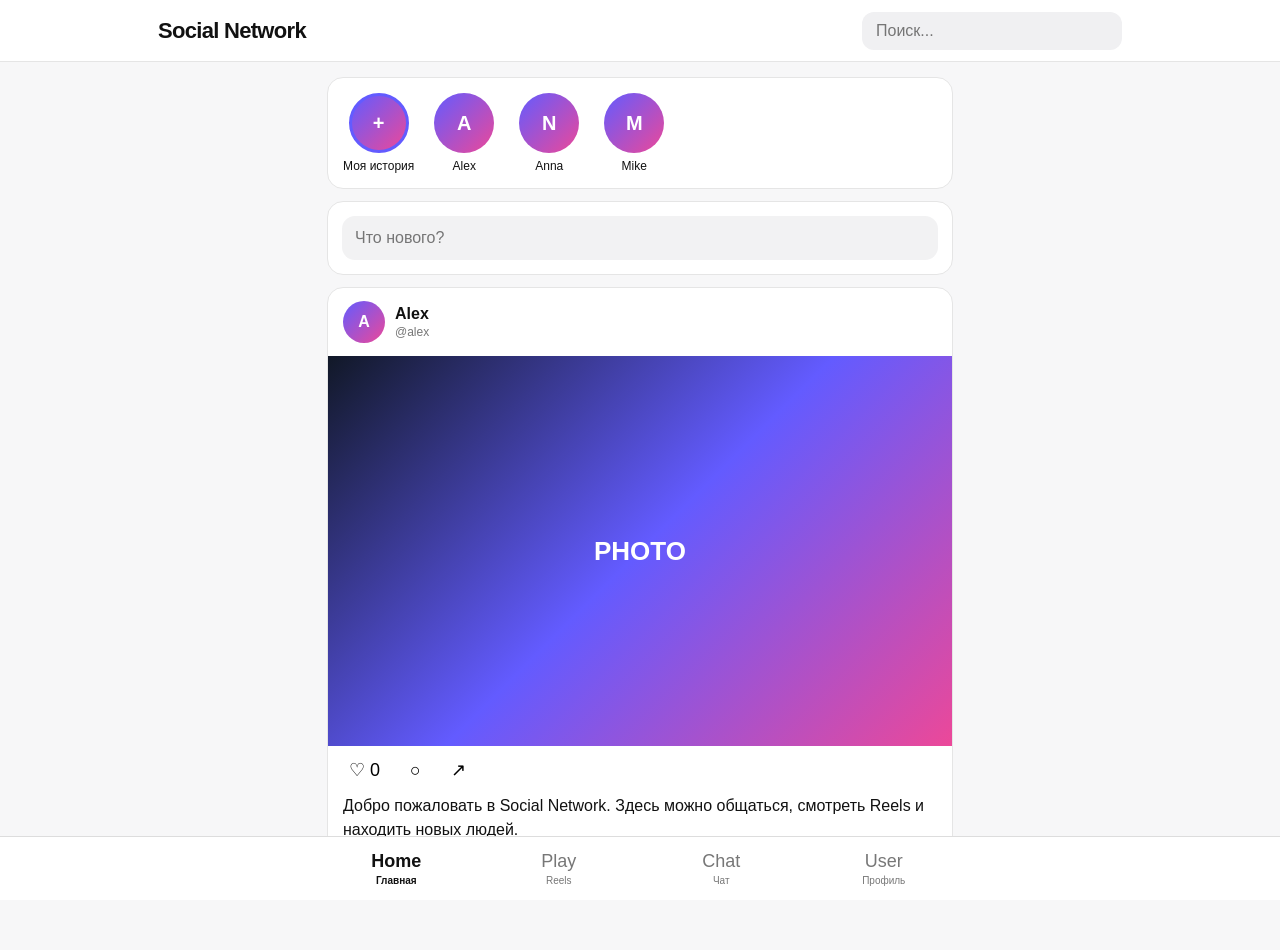
==== app.html @ abb7d013 "Create     app.html" ====
<!DOCTYPE html>
<html lang="ru">
<head>
<meta charset="UTF-8">
<meta name="viewport" content="width=device-width, initial-scale=1.0">
<meta name="theme-color" content="#ffffff">

<title>Social Network</title>

<style>

*{
  box-sizing:border-box;
}

html{
  scroll-behavior:smooth;
}

body{
  margin:0;
  font-family:-apple-system,BlinkMacSystemFont,"Segoe UI",Arial,sans-serif;
  background:#f7f7f8;
  color:#111;
}

button,
input,
textarea{
  font:inherit;
}

button{
  cursor:pointer;
}

.hidden{
  display:none!important;
}


/* ================= HEADER ================= */

.header{
  position:sticky;
  top:0;
  z-index:100;
  height:62px;
  background:rgba(255,255,255,.94);
  backdrop-filter:blur(18px);
  border-bottom:1px solid #e5e5e5;
}

.header-inner{
  max-width:1000px;
  height:100%;
  margin:auto;
  padding:0 18px;
  display:flex;
  align-items:center;
}

.logo{
  font-size:22px;
  font-weight:800;
  letter-spacing:-.7px;
}

.header-search{
  margin-left:auto;
  width:260px;
  border:0;
  outline:0;
  background:#f0f0f2;
  border-radius:12px;
  padding:10px 14px;
}


/* ================= CONTENT ================= */

.main{
  max-width:650px;
  margin:auto;
  padding:15px 12px 90px;
}

.section{
  display:block;
}


/* ================= STORIES ================= */

.stories{
  background:#fff;
  border:1px solid #e5e5e5;
  border-radius:16px;
  padding:15px;
  display:flex;
  gap:15px;
  overflow-x:auto;
  scrollbar-width:none;
}

.stories::-webkit-scrollbar{
  display:none;
}

.story{
  min-width:70px;
  text-align:center;
  font-size:12px;
}

.story-avatar{
  width:60px;
  height:60px;
  margin:auto auto 6px;
  border-radius:50%;
  background:linear-gradient(135deg,#635bff,#ec4899);
  color:#fff;
  display:flex;
  align-items:center;
  justify-content:center;
  font-weight:800;
  font-size:20px;
}

.story-add{
  border:3px solid #635bff;
}


/* ================= CREATE ================= */

.create{
  background:#fff;
  border:1px solid #e5e5e5;
  border-radius:16px;
  margin-top:12px;
  padding:14px;
}

.create-input{
  width:100%;
  border:0;
  background:#f2f2f3;
  border-radius:13px;
  padding:13px;
  outline:none;
}


/* ================= POST ================= */

.post{
  background:#fff;
  border:1px solid #e5e5e5;
  border-radius:16px;
  margin-top:12px;
  overflow:hidden;
}

.post-header{
  display:flex;
  align-items:center;
  gap:10px;
  padding:13px 15px;
}

.user-avatar{
  width:42px;
  height:42px;
  border-radius:50%;
  background:linear-gradient(135deg,#635bff,#ec4899);
  color:#fff;
  display:flex;
  align-items:center;
  justify-content:center;
  font-weight:800;
}

.user-name{
  font-weight:800;
}

.user-handle{
  color:#777;
  font-size:12px;
  margin-top:2px;
}

.post-media{
  height:390px;
  background:linear-gradient(135deg,#111827,#635bff,#ec4899);
  display:flex;
  justify-content:center;
  align-items:center;
  color:#fff;
  font-size:26px;
  font-weight:800;
}

.post-actions{
  display:flex;
  gap:18px;
  padding:12px 15px;
}

.action{
  border:0;
  background:transparent;
  font-size:18px;
}

.post-text{
  padding:0 15px 17px;
  line-height:1.5;
}


/* ================= SEARCH ================= */

.search-title{
  font-size:24px;
  font-weight:800;
  margin:10px 0 15px;
}

.search-input{
  width:100%;
  border:1px solid #ddd;
  border-radius:12px;
  padding:13px;
  outline:none;
  background:#fff;
}

.people{
  margin-top:12px;
}

.person{
  background:#fff;
  border:1px solid #e5e5e5;
  border-radius:15px;
  padding:13px;
  display:flex;
  align-items:center;
  gap:12px;
  margin-bottom:8px;
}

.person-info{
  flex:1;
}

.person-name{
  font-weight:800;
}

.person-username{
  color:#777;
  font-size:13px;
}

.follow{
  border:0;
  border-radius:10px;
  padding:9px 13px;
  background:#635bff;
  color:#fff;
  font-weight:700;
}

.follow.active{
  background:#eee;
  color:#111;
}


/* ================= REELS ================= */

.reels{
  height:calc(100vh - 62px);
  margin:-15px -12px -90px;
  overflow-y:auto;
  scroll-snap-type:y mandatory;
  background:#000;
}

.reel{
  height:calc(100vh - 62px);
  min-height:500px;
  scroll-snap-align:start;
  position:relative;
  overflow:hidden;
  background:#111;
}

.reel-bg{
  position:absolute;
  inset:0;
  display:flex;
  align-items:center;
  justify-content:center;
  color:#fff;
  font-size:38px;
  font-weight:900;
  background:linear-gradient(145deg,#111827,#635bff,#ec4899);
}

.reel:nth-child(2) .reel-bg{
  background:linear-gradient(145deg,#111,#db2777,#7c3aed);
}

.reel:nth-child(3) .reel-bg{
  background:linear-gradient(145deg,#0f172a,#0891b2,#22c55e);
}

.reel-bottom{
  position:absolute;
  left:0;
  right:75px;
  bottom:0;
  padding:70px 18px 25px;
  color:#fff;
  background:linear-gradient(transparent,rgba(0,0,0,.85));
}

.reel-user{
  font-weight:800;
  font-size:17px;
}

.reel-caption{
  margin-top:7px;
  line-height:1.4;
}

.reel-actions{
  position:absolute;
  right:12px;
  bottom:25px;
  display:flex;
  flex-direction:column;
  gap:12px;
}

.reel-button{
  width:48px;
  height:48px;
  border:0;
  border-radius:50%;
  background:rgba(0,0,0,.55);
  color:#fff;
  font-size:20px;
}

.reel-button small{
  display:block;
  font-size:9px;
}


/* ================= CHAT ================= */

.chat{
  background:#fff;
  border:1px solid #e5e5e5;
  border-radius:16px;
  height:calc(100vh - 95px);
  display:flex;
  flex-direction:column;
  overflow:hidden;
}

.chat-top{
  padding:14px;
  border-bottom:1px solid #e5e5e5;
  display:flex;
  align-items:center;
  gap:10px;
}

.chat-user{
  font-weight:800;
}

.online{
  color:#16a34a;
  font-size:12px;
}

.messages{
  flex:1;
  overflow-y:auto;
  padding:15px;
}

.message{
  display:flex;
  margin-bottom:9px;
}

.message.me{
  justify-content:flex-end;
}

.bubble{
  max-width:75%;
  padding:10px 13px;
  border-radius:17px;
  background:#eee;
  line-height:1.4;
}

.message.me .bubble{
  background:#635bff;
  color:#fff;
}

.chat-input{
  border-top:1px solid #e5e5e5;
  padding:10px;
  display:flex;
  gap:8px;
}

.chat-input input{
  flex:1;
  min-width:0;
  border:1px solid #ddd;
  border-radius:12px;
  padding:11px;
  outline:none;
}

.chat-input button{
  border:0;
  background:#635bff;
  color:#fff;
  border-radius:12px;
  padding:0 14px;
}


/* ================= PROFILE ================= */

.profile{
  background:#fff;
  border:1px solid #e5e5e5;
  border-radius:16px;
  padding:20px;
}

.profile-head{
  display:flex;
  align-items:center;
  gap:16px;
}

.profile-avatar{
  width:82px;
  height:82px;
  border-radius:50%;
  background:linear-gradient(135deg,#635bff,#ec4899);
  color:#fff;
  display:flex;
  justify-content:center;
  align-items:center;
  font-size:28px;
  font-weight:800;
}

.profile-name{
  font-size:22px;
  font-weight:800;
}

.profile-username{
  color:#777;
  margin-top:3px;
}

.stats{
  display:flex;
  gap:22px;
  margin-top:13px;
}

.stat strong{
  display:block;
  font-size:18px;
}

.stat span{
  color:#777;
  font-size:12px;
}

.profile-bio{
  margin-top:16px;
  line-height:1.5;
}

.profile-button{
  margin-top:15px;
  border:0;
  border-radius:11px;
  background:#111;
  color:#fff;
  padding:11px 18px;
  font-weight:700;
}


/* ================= BOTTOM NAV ================= */

.bottom-nav{
  position:fixed;
  left:0;
  right:0;
  bottom:0;
  height:64px;
  background:rgba(255,255,255,.96);
  backdrop-filter:blur(18px);
  border-top:1px solid #ddd;
  display:flex;
  justify-content:center;
  z-index:200;
}

.nav-inner{
  width:100%;
  max-width:650px;
  display:flex;
  justify-content:space-around;
}

.nav-button{
  flex:1;
  border:0;
  background:transparent;
  color:#777;
  font-size:18px;
}

.nav-button span{
  display:block;
  font-size:10px;
  margin-top:3px;
}

.nav-button.active{
  color:#111;
  font-weight:800;
}


/* ================= MOBILE ================= */

@media(max-width:600px){

  .header-search{
    display:none;
  }

  .main{
    padding-left:0;
    padding-right:0;
  }

  .stories,
  .create,
  .post,
  .profile,
  .chat{
    border-left:0;
    border-right:0;
    border-radius:0;
  }

  .post-media{
    height:360px;
  }

  .reels{
    margin:0 0 -90px;
    height:calc(100vh - 62px);
  }

}

</style>
</head>


<body>


<header class="header">

  <div class="header-inner">

    <div class="logo">
      Social Network
    </div>

    <input
      class="header-search"
      placeholder="Поиск..."
      oninput="headerSearch(this.value)"
    >

  </div>

</header>


<main class="main">


<!-- ================= HOME ================= -->

<section
  id="home"
  class="section">

  <div class="stories">

    <div class="story">

      <div class="story-avatar story-add">
        +
      </div>

      Моя история

    </div>

    <div class="story">

      <div class="story-avatar">
        A
      </div>

      Alex

    </div>

    <div class="story">

      <div class="story-avatar">
        N
      </div>

      Anna

    </div>

    <div class="story">

      <div class="story-avatar">
        M
      </div>

      Mike

    </div>

  </div>


  <div class="create">

    <input
      class="create-input"
      placeholder="Что нового?"
      onclick="createPost()"
    >

  </div>


  <article class="post">

    <div class="post-header">

      <div class="user-avatar">
        A
      </div>

      <div>

        <div class="user-name">
          Alex
        </div>

        <div class="user-handle">
          @alex
        </div>

      </div>

    </div>


    <div class="post-media">
      PHOTO
    </div>


    <div class="post-actions">

      <button
        class="action"
        onclick="likePost(this)">
        ♡ <span>0</span>
      </button>

      <button
        class="action"
        onclick="commentPost()">
        ○
      </button>

      <button
        class="action"
        onclick="sharePost()">
        ↗
      </button>

    </div>


    <div class="post-text">

      Добро пожаловать в Social Network.
      Здесь можно общаться, смотреть Reels
      и находить новых людей.

    </div>

  </article>

</section>



<!-- ================= SEARCH ================= -->

<section
  id="search"
  class="section hidden">

  <div class="search-title">
    Поиск людей
  </div>

  <input
    id="peopleSearch"
    class="search-input"
    placeholder="Имя или @username"
    oninput="searchPeople()"
  >

  <div
    id="people"
    class="people">
  </div>

</section>



<!-- ================= REELS ================= -->

<section
  id="reels"
  class="section hidden">

  <div class="reels">


    <article class="reel">

      <div class="reel-bg">
        REEL
      </div>

      <div class="reel-bottom">

        <div class="reel-user">
          @alex
        </div>

        <div class="reel-caption">
          Первый Reel в нашей новой социальной сети.
        </div>

      </div>


      <div class="reel-actions">

        <button
          class="reel-button"
          onclick="likeReel(this)">
          ♡
          <small>0</small>
        </button>

        <button
          class="reel-button"
          onclick="commentReel()">
          ○
          <small>Коммент.</small>
        </button>

        <button
          class="reel-button"
          onclick="shareReel()">
          ↗
          <small>Поделиться</small>
        </button>

      </div>

    </article>


    <article class="reel">

      <div class="reel-bg">
        VIDEO
      </div>

      <div class="reel-bottom">

        <div class="reel-user">
          @anna
        </div>

        <div class="reel-caption">
          Свайпай вверх, чтобы смотреть следующий Reel.
        </div>

      </div>


      <div class="reel-actions">

        <button
          class="reel-button"
          onclick="likeReel(this)">
          ♡
          <small>0</small>
        </button>

        <button
          class="reel-button"
          onclick="commentReel()">
          ○
          <small>Коммент.</small>
        </button>

        <button
          class="reel-button"
          onclick="shareReel()">
          ↗
          <small>Поделиться</small>
        </button>

      </div>

    </article>


    <article class="reel">

      <div
        class="reel-bg"
        style="background:linear-gradient(145deg,#0f172a,#0891b2,#22c55e)">
        SOCIAL
      </div>

      <div class="reel-bottom">

        <div class="reel-user">
          @mike
        </div>

        <div class="reel-caption">
          Ещё больше коротких видео скоро.
        </div>

      </div>


      <div class="reel-actions">

        <button
          class="reel-button"
          onclick="likeReel(this)">
          ♡
          <small>0</small>
        </button>

        <button
          class="reel-button"
          onclick="commentReel()">
          ○
          <small>Коммент.</small>
        </button>

        <button
          class="reel-button"
          onclick="shareReel()">
          ↗
          <small>Поделиться</small>
        </button>

      </div>

    </article>


  </div>

</section>



<!-- ================= CHAT ================= -->

<section
  id="chat"
  class="section hidden">

  <div class="chat">

    <div class="chat-top">

      <div class="user-avatar">
        A
      </div>

      <div>

        <div class="chat-user">
          Alex
        </div>

        <div class="online">
          онлайн
        </div>

      </div>

    </div>


    <div
      id="messages"
      class="messages">

      <div class="message">

        <div class="bubble">
          Привет! Добро пожаловать в Social Network.
        </div>

      </div>


      <div class="message me">

        <div class="bubble">
          Привет!
        </div>

      </div>

    </div>


    <div class="chat-input">

      <input
        id="message"
        placeholder="Написать сообщение..."
        onkeydown="messageEnter(event)"
      >

      <button onclick="sendMessage()">
        Отправить
      </button>

    </div>

  </div>

</section>



<!-- ================= PROFILE ================= -->

<section
  id="profile"
  class="section hidden">

  <div class="profile">

    <div class="profile-head">

      <div class="profile-avatar">
        A
      </div>

      <div>

        <div class="profile-name">
          Aslidin
        </div>

        <div class="profile-username">
          @aslidin
        </div>

        <div class="stats">

          <div class="stat">
            <strong>0</strong>
            <span>Подписчиков</span>
          </div>

          <div class="stat">
            <strong>3</strong>
            <span>Подписок</span>
          </div>

          <div class="stat">
            <strong>1</strong>
            <span>Публикация</span>
          </div>

        </div>

      </div>

    </div>


    <div class="profile-bio">

      Добро пожаловать в мой профиль Social Network.
      Здесь будут мои фотографии, видео и Reels.

    </div>


    <button
      class="profile-button"
      onclick="editProfile()">

      Редактировать профиль

    </button>

  </div>

</section>


</main>



<!-- ================= BOTTOM NAV ================= -->

<nav class="bottom-nav">

  <div class="nav-inner">

    <button
      id="navHome"
      class="nav-button active"
      onclick="openSection('home','navHome')">

      Home
      <span>Главная</span>

    </button>


    <button
      id="navReels"
      class="nav-button"
      onclick="openSection('reels','navReels')">

      Play
      <span>Reels</span>

    </button>


    <button
      id="navChat"
      class="nav-button"
      onclick="openSection('chat','navChat')">

      Chat
      <span>Чат</span>

    </button>


    <button
      id="navProfile"
      class="nav-button"
      onclick="openSection('profile','navProfile')">

      User
      <span>Профиль</span>

    </button>

  </div>

</nav>



<script>


/* ================= NAVIGATION ================= */

function openSection(section,buttonId){

  const sections=[
    "home",
    "search",
    "reels",
    "chat",
    "profile"
  ];


  sections.forEach(function(id){

    document
      .getElementById(id)
      .classList.add("hidden");

  });


  document
    .getElementById(section)
    .classList.remove("hidden");


  document
    .querySelectorAll(".nav-button")
    .forEach(function(button){

      button.classList.remove("active");

    });


  if(buttonId){

    document
      .getElementById(buttonId)
      .classList.add("active");

  }


  window.scrollTo({
    top:0
  });

}


/* ================= SEARCH ================= */

const users=[

  {
    name:"Alex",
    username:"@alex",
    letter:"A",
    followers:1280
  },

  {
    name:"Anna",
    username:"@anna",
    letter:"N",
    followers:842
  },

  {
    name:"Mike",
    username:"@mike",
    letter:"M",
    followers:2310
  },

  {
    name:"Sofia",
    username:"@sofia",
    letter:"S",
    followers:531
  }

];


let following=[];


function searchPeople(){

  const value=
    document
      .getElementById("peopleSearch")
      .value
      .toLowerCase()
      .trim();


  const result=
    users.filter(function(user){

      return(
        user.name
          .toLowerCase()
          .includes(value)

        ||

        user.username
          .toLowerCase()
          .includes(value)
      );

    });


  document
    .getElementById("people")
    .innerHTML=

    result.map(function(user){

      const isFollowing=
        following.includes(user.username);


      return`

        <div class="person">

          <div class="user-avatar">
            ${user.letter}
          </div>

          <div class="person-info">

            <div class="person-name">
              ${user.name}
            </div>

            <div class="person-username">
              ${user.username}
            </div>

          </div>

          <button
            class="follow ${isFollowing ? "active":""}"
            onclick="followUser('${user.username}',this)">

            ${isFollowing
              ? "Вы подписаны"
              : "Подписаться"}

          </button>

        </div>

      `;

    }).join("");

}


/* ================= FOLLOW ================= */

function followUser(username,button){

  if(following.includes(username)){

    following=
      following.filter(
        function(item){
          return item!==username;
        }
      );

    button.textContent=
      "Подписаться";

    button.classList.remove("active");

  }else{

    following.push(username);

    button.textContent=
      "Вы подписаны";

    button.classList.add("active");

  }

}


/* ================= POST ================= */

function likePost(button){

  const span=
    button.querySelector("span");

  let count=
    Number(span.textContent);

  count++;

  span.textContent=
    count;

  button.style.color=
    "#ed4956";

}


function commentPost(){

  const text=
    prompt("Ваш комментарий:");

  if(text && text.trim()){

    alert("Комментарий добавлен.");

  }

}


function sharePost(){

  if(navigator.share){

    navigator.share({

      title:"Social Network",

      text:"Посмотри эту публикацию!"

    });

  }else{

    alert("Публикация готова к отправке.");

  }

}


function createPost(){

  alert(
    "Создание публикаций подключим следующим обновлением."
  );

}


/* ================= REELS ================= */

function likeReel(button){

  const counter=
    button.querySelector("small");

  let count=
    Number(counter.textContent);

  count++;

  counter.textContent=
    count;

  button.style.color=
    "#ff3040";

}


function commentReel(){

  const text=
    prompt("Комментарий к Reel:");

  if(text && text.trim()){

    alert("Комментарий добавлен.");

  }

}


function shareReel(){

  if(navigator.share){

    navigator.share({

      title:"Social Network Reel",

      text:"Посмотри этот Reel!"

    });

  }else{

    alert("Reel готов к отправке.");

  }

}


/* ================= CHAT ================= */

function sendMessage(){

  const input=
    document.getElementById("message");

  const text=
    input.value.trim();


  if(!text) return;


  const row=
    document.createElement("div");

  row.className=
    "message me";


  const bubble=
    document.createElement("div");

  bubble.className=
    "bubble";

  bubble.textContent=
    text;


  row.appendChild(bubble);


  document
    .getElementById("messages")
    .appendChild(row);


  input.value="";


  const messages=
    document.getElementById("messages");

  messages.scrollTop=
    messages.scrollHeight;

}


function messageEnter(event){

  if(event.key==="Enter"){

    event.preventDefault();

    sendMessage();

  }

}


/* ================= HEADER SEARCH ================= */

function headerSearch(value){

  if(!value.trim()) return;


  openSection(
    "search",
    null
  );


  document
    .getElementById("peopleSearch")
    .value=
      value;


  searchPeople();

}


/* ================= PROFILE ================= */

function editProfile(){

  const name=
    prompt(
      "Введите новое имя:",
      "Aslidin"
    );


  if(name && name.trim()){

    document
      .querySelector(".profile-name")
      .textContent=
        name.trim();

  }

}


/* START */

searchPeople();

</script>

</body>
</html>
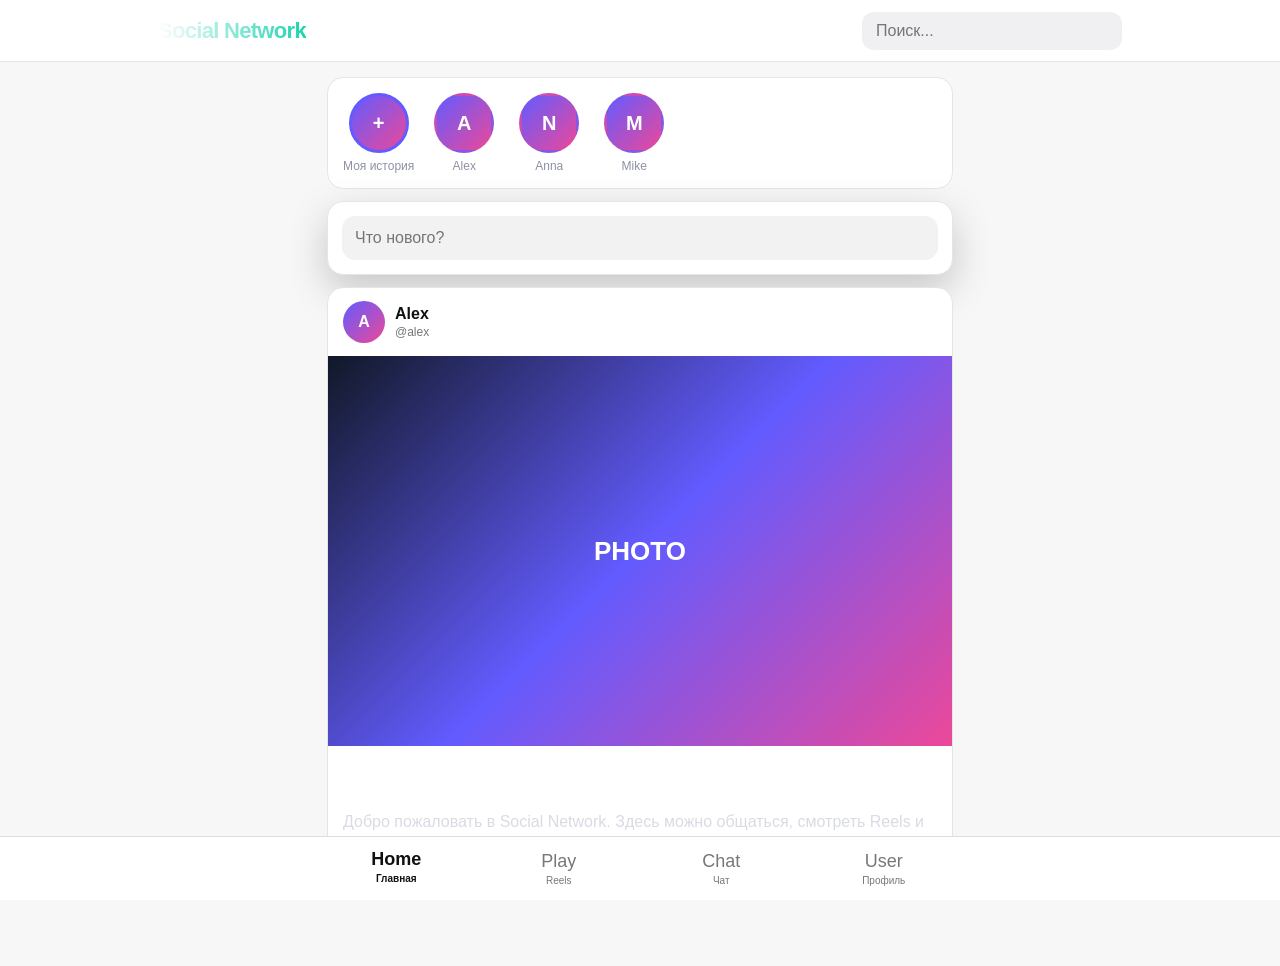
==== commit 74274925: "Update app.html" ====
--- a/app.html
+++ b/app.html
@@ -6,7 +6,7 @@
 <meta name="theme-color" content="#ffffff">
 
 <title>Social Network</title>
-
+<link rel="stylesheet" href="style-new.css">
 <style>
 
 *{
--- a/style-new.css
+++ b/style-new.css
@@ -0,0 +1,562 @@
+*{
+  box-sizing:border-box;
+}
+
+:root{
+  --bg:#07080d;
+  --card:#11131b;
+  --card2:#171a24;
+  --text:#f7f7fb;
+  --muted:#8d92a3;
+  --line:rgba(255,255,255,.08);
+  --accent:#7c5cff;
+  --accent2:#19d3ae;
+}
+
+html{
+  scroll-behavior:smooth;
+}
+
+body{
+  margin:0;
+  min-height:100vh;
+  background:
+    radial-gradient(circle at 10% 0%,rgba(124,92,255,.18),transparent 30%),
+    radial-gradient(circle at 90% 20%,rgba(25,211,174,.10),transparent 25%),
+    var(--bg);
+  color:var(--text);
+  font-family:-apple-system,BlinkMacSystemFont,"Segoe UI",sans-serif;
+}
+
+button,
+input,
+textarea{
+  font:inherit;
+}
+
+button{
+  cursor:pointer;
+}
+
+.hidden{
+  display:none!important;
+}
+
+/* HEADER */
+
+.header{
+  position:sticky;
+  top:0;
+  z-index:100;
+  height:68px;
+  background:rgba(7,8,13,.82);
+  backdrop-filter:blur(22px);
+  border-bottom:1px solid var(--line);
+}
+
+.header-inner{
+  max-width:900px;
+  height:100%;
+  margin:auto;
+  padding:0 18px;
+  display:flex;
+  align-items:center;
+}
+
+.logo{
+  font-size:22px;
+  font-weight:900;
+  letter-spacing:-1px;
+  background:linear-gradient(90deg,#fff,var(--accent2));
+  -webkit-background-clip:text;
+  color:transparent;
+}
+
+.header-search{
+  margin-left:auto;
+  width:250px;
+  border:1px solid var(--line);
+  outline:none;
+  background:var(--card);
+  color:white;
+  border-radius:16px;
+  padding:11px 15px;
+}
+
+/* MAIN */
+
+.main{
+  width:100%;
+  max-width:680px;
+  margin:auto;
+  padding:18px 14px 100px;
+}
+
+/* STORIES */
+
+.stories{
+  display:flex;
+  gap:14px;
+  overflow-x:auto;
+  padding:5px 2px 15px;
+  scrollbar-width:none;
+}
+
+.stories::-webkit-scrollbar{
+  display:none;
+}
+
+.story{
+  min-width:70px;
+  text-align:center;
+  color:var(--muted);
+  font-size:12px;
+}
+
+.story-avatar{
+  width:64px;
+  height:64px;
+  margin:auto auto 7px;
+  border-radius:50%;
+  display:flex;
+  align-items:center;
+  justify-content:center;
+  color:white;
+  font-size:20px;
+  font-weight:900;
+  background:
+    linear-gradient(var(--card),var(--card)) padding-box,
+    linear-gradient(135deg,var(--accent),var(--accent2)) border-box;
+  border:3px solid transparent;
+}
+
+.story-add{
+  font-size:28px;
+}
+
+/* CREATE */
+
+.create{
+  margin-top:5px;
+  padding:15px;
+  background:linear-gradient(145deg,var(--card),var(--card2));
+  border:1px solid var(--line);
+  border-radius:22px;
+  box-shadow:0 15px 40px rgba(0,0,0,.2);
+}
+
+.create-input{
+  width:100%;
+  border:0;
+  outline:0;
+  background:#0b0d13;
+  color:white;
+  border-radius:15px;
+  padding:14px;
+}
+
+/* POST */
+
+.post{
+  margin-top:14px;
+  overflow:hidden;
+  background:linear-gradient(145deg,var(--card),#0d0f16);
+  border:1px solid var(--line);
+  border-radius:22px;
+}
+
+.post-header{
+  display:flex;
+  align-items:center;
+  gap:11px;
+  padding:15px;
+}
+
+.user-avatar{
+  width:44px;
+  height:44px;
+  border-radius:50%;
+  display:flex;
+  align-items:center;
+  justify-content:center;
+  background:linear-gradient(135deg,var(--accent),var(--accent2));
+  color:white;
+  font-weight:900;
+}
+
+.user-name{
+  font-weight:800;
+}
+
+.user-handle{
+  color:var(--muted);
+  font-size:12px;
+}
+
+.post-media{
+  height:410px;
+  display:flex;
+  align-items:center;
+  justify-content:center;
+  background:
+    radial-gradient(circle at 30% 30%,#7c5cff,transparent 35%),
+    radial-gradient(circle at 70% 70%,#19d3ae,transparent 30%),
+    #10121b;
+  color:white;
+  font-size:30px;
+  font-weight:900;
+}
+
+.post-actions{
+  display:flex;
+  gap:12px;
+  padding:13px 15px;
+}
+
+.action{
+  border:0;
+  background:#191c26;
+  color:white;
+  border-radius:13px;
+  padding:9px 13px;
+}
+
+.action:hover{
+  background:#242837;
+}
+
+.post-text{
+  padding:0 15px 18px;
+  line-height:1.55;
+  color:#d9dbe4;
+}
+
+/* SEARCH */
+
+.search-title{
+  font-size:28px;
+  font-weight:900;
+  margin:10px 0 16px;
+}
+
+.search-input{
+  width:100%;
+  border:1px solid var(--line);
+  background:var(--card);
+  color:white;
+  border-radius:16px;
+  padding:14px;
+  outline:none;
+}
+
+.person{
+  display:flex;
+  align-items:center;
+  gap:12px;
+  margin-top:10px;
+  padding:13px;
+  background:var(--card);
+  border:1px solid var(--line);
+  border-radius:18px;
+}
+
+.person-info{
+  flex:1;
+}
+
+.person-name{
+  font-weight:800;
+}
+
+.person-username{
+  color:var(--muted);
+  font-size:13px;
+}
+
+.follow{
+  border:0;
+  border-radius:13px;
+  padding:9px 13px;
+  background:linear-gradient(135deg,var(--accent),#a06cff);
+  color:white;
+  font-weight:800;
+}
+
+.follow.active{
+  background:#242733;
+  color:#ddd;
+}
+
+/* REELS */
+
+.reels{
+  height:calc(100vh - 68px);
+  margin:-18px -14px -100px;
+  overflow-y:auto;
+  scroll-snap-type:y mandatory;
+  background:#000;
+}
+
+.reel{
+  height:calc(100vh - 68px);
+  min-height:520px;
+  position:relative;
+  overflow:hidden;
+  scroll-snap-align:start;
+}
+
+.reel-bg{
+  position:absolute;
+  inset:0;
+  display:flex;
+  align-items:center;
+  justify-content:center;
+  color:white;
+  font-size:42px;
+  font-weight:1000;
+  background:
+    radial-gradient(circle at 20% 20%,#7c5cff,transparent 35%),
+    radial-gradient(circle at 80% 80%,#19d3ae,transparent 35%),
+    #0a0b10;
+}
+
+.reel-bottom{
+  position:absolute;
+  left:0;
+  right:80px;
+  bottom:0;
+  padding:100px 18px 25px;
+  color:white;
+  background:linear-gradient(transparent,rgba(0,0,0,.9));
+}
+
+.reel-user{
+  font-size:18px;
+  font-weight:900;
+}
+
+.reel-caption{
+  margin-top:8px;
+  color:#ddd;
+}
+
+.reel-actions{
+  position:absolute;
+  right:13px;
+  bottom:25px;
+  display:flex;
+  flex-direction:column;
+  gap:13px;
+}
+
+.reel-button{
+  width:50px;
+  height:50px;
+  border:1px solid rgba(255,255,255,.15);
+  border-radius:50%;
+  background:rgba(20,20,25,.72);
+  color:white;
+  font-size:20px;
+  backdrop-filter:blur(12px);
+}
+
+.reel-button small{
+  display:block;
+  font-size:9px;
+}
+
+/* CHAT */
+
+.chat{
+  height:calc(100vh - 105px);
+  display:flex;
+  flex-direction:column;
+  overflow:hidden;
+  background:var(--card);
+  border:1px solid var(--line);
+  border-radius:24px;
+}
+
+.chat-top{
+  display:flex;
+  align-items:center;
+  gap:11px;
+  padding:15px;
+  border-bottom:1px solid var(--line);
+}
+
+.chat-user{
+  font-weight:900;
+}
+
+.online{
+  color:var(--accent2);
+  font-size:12px;
+}
+
+.messages{
+  flex:1;
+  overflow-y:auto;
+  padding:16px;
+}
+
+.message{
+  display:flex;
+  margin-bottom:10px;
+}
+
+.message.me{
+  justify-content:flex-end;
+}
+
+.bubble{
+  max-width:75%;
+  padding:11px 14px;
+  border-radius:18px;
+  background:#242733;
+  color:white;
+}
+
+.message.me .bubble{
+  background:linear-gradient(135deg,var(--accent),#9b62ff);
+}
+
+/* PROFILE */
+
+.profile{
+  padding:22px;
+  background:linear-gradient(145deg,var(--card),var(--card2));
+  border:1px solid var(--line);
+  border-radius:25px;
+}
+
+.profile-head{
+  display:flex;
+  gap:17px;
+  align-items:center;
+}
+
+.profile-avatar{
+  width:90px;
+  height:90px;
+  border-radius:50%;
+  display:flex;
+  align-items:center;
+  justify-content:center;
+  background:linear-gradient(135deg,var(--accent),var(--accent2));
+  color:white;
+  font-size:30px;
+  font-weight:900;
+}
+
+.profile-name{
+  font-size:23px;
+  font-weight:900;
+}
+
+.profile-username{
+  color:var(--muted);
+}
+
+.stats{
+  display:flex;
+  gap:20px;
+  margin-top:12px;
+}
+
+.stat strong{
+  display:block;
+  font-size:18px;
+}
+
+.stat span{
+  color:var(--muted);
+  font-size:11px;
+}
+
+.profile-bio{
+  margin-top:18px;
+  color:#d8dae2;
+  line-height:1.5;
+}
+
+.profile-button{
+  margin-top:17px;
+  border:0;
+  border-radius:14px;
+  padding:12px 18px;
+  background:white;
+  color:#090a0f;
+  font-weight:900;
+}
+
+/* BOTTOM NAV */
+
+.bottom-nav{
+  position:fixed;
+  z-index:200;
+  left:0;
+  right:0;
+  bottom:0;
+  height:70px;
+  background:rgba(10,11,16,.88);
+  backdrop-filter:blur(24px);
+  border-top:1px solid var(--line);
+}
+
+.nav-inner{
+  max-width:680px;
+  height:100%;
+  margin:auto;
+  display:flex;
+}
+
+.nav-button{
+  flex:1;
+  border:0;
+  background:transparent;
+  color:#777d8d;
+  font-size:19px;
+  transition:.2s;
+}
+
+.nav-button span{
+  display:block;
+  margin-top:3px;
+  font-size:10px;
+}
+
+.nav-button.active{
+  color:white;
+  transform:translateY(-2px);
+}
+
+@media(max-width:600px){
+
+  .header-search{
+    display:none;
+  }
+
+  .main{
+    padding-left:0;
+    padding-right:0;
+  }
+
+  .create,
+  .post,
+  .profile{
+    border-left:0;
+    border-right:0;
+    border-radius:0;
+  }
+
+  .chat{
+    border-radius:0;
+    border-left:0;
+    border-right:0;
+  }
+
+  .post-media{
+    height:380px;
+  }
+}
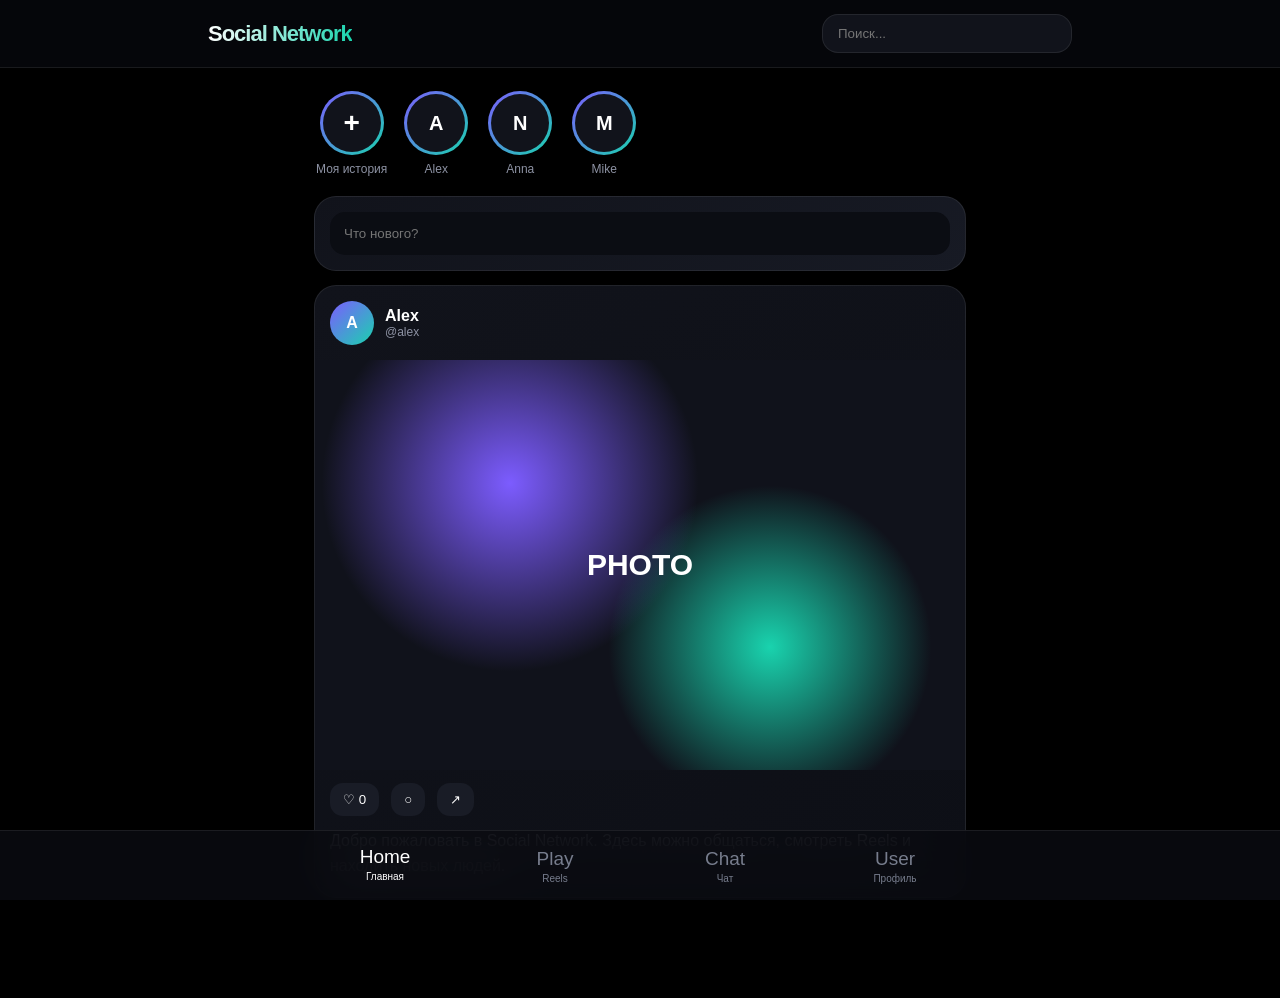
==== commit b340056b: "Update app.html" ====
--- a/app.html
+++ b/app.html
@@ -18,11 +18,112 @@
 }
 
 body{
-  margin:0;
-  font-family:-apple-system,BlinkMacSystemFont,"Segoe UI",Arial,sans-serif;
-  background:#f7f7f8;
-  color:#111;
-}
+<body>
+
+<header class="topbar">
+  <button class="icon-btn">＋</button>
+  <div class="logo">Social Network</div>
+  <button class="icon-btn">♡</button>
+</header>
+
+<main class="feed">
+
+  <section class="stories">
+
+    <div class="story">
+      <div class="story-avatar my-story">
+        <span>+</span>
+      </div>
+      <p>Ваша история</p>
+    </div>
+
+    <div class="story">
+      <div class="story-avatar gradient">
+        👋
+      </div>
+      <p>Добро пожал...</p>
+    </div>
+
+    <div class="story">
+      <div class="story-avatar">
+        <img src="https://i.pravatar.cc/150?img=12">
+      </div>
+      <p>1wengallbi</p>
+    </div>
+
+    <div class="story">
+      <div class="story-avatar">
+        <img src="https://i.pravatar.cc/150?img=32">
+      </div>
+      <p>cristiano</p>
+    </div>
+
+  </section>
+
+  <article class="post">
+
+    <div class="post-header">
+      <img class="post-avatar" src="https://i.pravatar.cc/100?img=11">
+
+      <div class="post-user">
+        <strong>bozeft ✓</strong>
+        <span>Рекомендации для вас</span>
+      </div>
+
+      <button class="follow">Подписаться</button>
+      <button class="more">•••</button>
+    </div>
+
+    <div class="post-media">
+      <img src="https://images.unsplash.com/photo-1516321318423-f06f85e504b3?auto=format&fit=crop&w=900&q=80">
+    </div>
+
+    <div class="post-actions">
+      <button>♡</button>
+      <button>💬</button>
+      <button>➤</button>
+      <button class="save">♡</button>
+    </div>
+
+    <div class="post-info">
+      <strong>Понравилось пользователям Social Network</strong>
+      <p>Новая публикация в Social Network 🚀</p>
+    </div>
+
+  </article>
+
+</main>
+
+<nav class="bottom-nav">
+
+  <button class="nav-item active">
+    <span>⌂</span>
+    <small>Главная</small>
+  </button>
+
+  <button class="nav-item">
+    <span>▷</span>
+    <small>Reels</small>
+  </button>
+
+  <button class="nav-item">
+    <span>➤</span>
+    <small>Chat</small>
+  </button>
+
+  <button class="nav-item">
+    <span>⌕</span>
+    <small>Поиск</small>
+  </button>
+
+  <button class="nav-item">
+    <span>●</span>
+    <small>Профиль</small>
+  </button>
+
+</nav>
+
+</body>
 
 button,
 input,
--- a/style-new.css
+++ b/style-new.css
@@ -18,14 +18,12 @@
 }
 
 body{
-  margin:0;
-  min-height:100vh;
-  background:
-    radial-gradient(circle at 10% 0%,rgba(124,92,255,.18),transparent 30%),
-    radial-gradient(circle at 90% 20%,rgba(25,211,174,.10),transparent 25%),
-    var(--bg);
-  color:var(--text);
-  font-family:-apple-system,BlinkMacSystemFont,"Segoe UI",sans-serif;
+margin:0;
+min-height:100vh;
+background:#000;
+color:#fff;
+font-family:-apple-system,BlinkMacSystemFont,"Segoe UI",sans-serif;
+}
 }
 
 button,
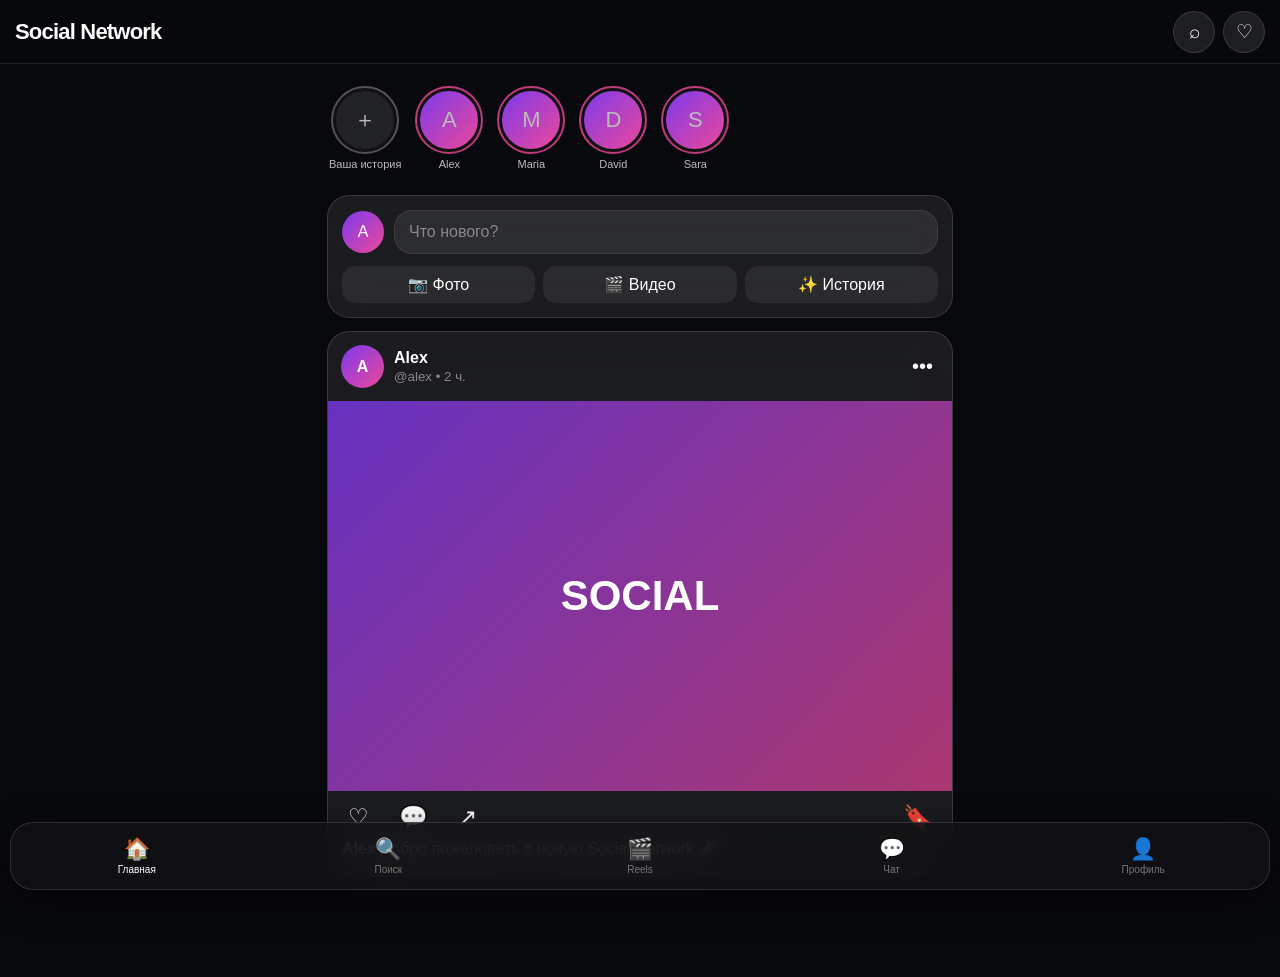
==== commit e11eb203: "Update app.html" ====
--- a/app.html
+++ b/app.html
@@ -2,1678 +2,712 @@
 <html lang="ru">
 <head>
 <meta charset="UTF-8">
-<meta name="viewport" content="width=device-width, initial-scale=1.0">
-<meta name="theme-color" content="#ffffff">
-
+<meta name="viewport" content="width=device-width,initial-scale=1.0">
+<meta name="theme-color" content="#0b0b0f">
 <title>Social Network</title>
-<link rel="stylesheet" href="style-new.css">
 <style>
-
-*{
-  box-sizing:border-box;
-}
-
-html{
-  scroll-behavior:smooth;
-}
-
+*{box-sizing:border-box}
+html,body{
+  margin:0;
+  min-height:100%;
+  font-family:-apple-system,BlinkMacSystemFont,"Segoe UI",sans-serif;
+  background:#08090d;
+  color:#fff;
+}
 body{
-<body>
-
-<header class="topbar">
-  <button class="icon-btn">＋</button>
-  <div class="logo">Social Network</div>
-  <button class="icon-btn">♡</button>
-</header>
-
-<main class="feed">
-
-  <section class="stories">
-
-    <div class="story">
-      <div class="story-avatar my-story">
-        <span>+</span>
-      </div>
-      <p>Ваша история</p>
-    </div>
-
-    <div class="story">
-      <div class="story-avatar gradient">
-        👋
-      </div>
-      <p>Добро пожал...</p>
-    </div>
-
-    <div class="story">
-      <div class="story-avatar">
-        <img src="https://i.pravatar.cc/150?img=12">
-      </div>
-      <p>1wengallbi</p>
-    </div>
-
-    <div class="story">
-      <div class="story-avatar">
-        <img src="https://i.pravatar.cc/150?img=32">
-      </div>
-      <p>cristiano</p>
-    </div>
-
-  </section>
-
-  <article class="post">
-
-    <div class="post-header">
-      <img class="post-avatar" src="https://i.pravatar.cc/100?img=11">
-
-      <div class="post-user">
-        <strong>bozeft ✓</strong>
-        <span>Рекомендации для вас</span>
-      </div>
-
-      <button class="follow">Подписаться</button>
-      <button class="more">•••</button>
-    </div>
-
-    <div class="post-media">
-      <img src="https://images.unsplash.com/photo-1516321318423-f06f85e504b3?auto=format&fit=crop&w=900&q=80">
-    </div>
-
-    <div class="post-actions">
-      <button>♡</button>
-      <button>💬</button>
-      <button>➤</button>
-      <button class="save">♡</button>
-    </div>
-
-    <div class="post-info">
-      <strong>Понравилось пользователям Social Network</strong>
-      <p>Новая публикация в Social Network 🚀</p>
-    </div>
-
-  </article>
-
-</main>
-
-<nav class="bottom-nav">
-
-  <button class="nav-item active">
-    <span>⌂</span>
-    <small>Главная</small>
-  </button>
-
-  <button class="nav-item">
-    <span>▷</span>
-    <small>Reels</small>
-  </button>
-
-  <button class="nav-item">
-    <span>➤</span>
-    <small>Chat</small>
-  </button>
-
-  <button class="nav-item">
-    <span>⌕</span>
-    <small>Поиск</small>
-  </button>
-
-  <button class="nav-item">
-    <span>●</span>
-    <small>Профиль</small>
-  </button>
-
-</nav>
-
-</body>
-
-button,
-input,
-textarea{
+  overflow-x:hidden;
+}
+button,input{
   font:inherit;
 }
-
 button{
+  border:0;
   cursor:pointer;
-}
-
-.hidden{
-  display:none!important;
-}
-
-
-/* ================= HEADER ================= */
-
-.header{
+  color:inherit;
+}
+.glass{
+  background:rgba(255,255,255,.08);
+  border:1px solid rgba(255,255,255,.13);
+  backdrop-filter:blur(22px);
+  -webkit-backdrop-filter:blur(22px);
+}
+/* BACKGROUND */
+.bg{
+  position:fixed;
+  inset:0;
+  z-index:-2;
+  background:
+    radial-gradient(circle at 15% 10%,rgba(124,58,237,.28),transparent 28%),
+    radial-gradient(circle at 90% 30%,rgba(236,72,153,.18),transparent 30%),
+    radial-gradient(circle at 50% 100%,rgba(59,130,246,.16),transparent 30%),
+    #08090d;
+}
+/* HEADER */
+header{
   position:sticky;
   top:0;
-  z-index:100;
-  height:62px;
-  background:rgba(255,255,255,.94);
-  backdrop-filter:blur(18px);
-  border-bottom:1px solid #e5e5e5;
-}
-
-.header-inner{
-  max-width:1000px;
-  height:100%;
-  margin:auto;
-  padding:0 18px;
+  z-index:50;
+  height:64px;
+  padding:0 15px;
   display:flex;
   align-items:center;
-}
-
+  justify-content:space-between;
+  background:rgba(8,9,13,.72);
+  border-bottom:1px solid rgba(255,255,255,.1);
+  backdrop-filter:blur(24px);
+  -webkit-backdrop-filter:blur(24px);
+}
 .logo{
   font-size:22px;
-  font-weight:800;
-  letter-spacing:-.7px;
-}
-
-.header-search{
-  margin-left:auto;
-  width:260px;
-  border:0;
-  outline:0;
-  background:#f0f0f2;
-  border-radius:12px;
-  padding:10px 14px;
-}
-
-
-/* ================= CONTENT ================= */
-
-.main{
-  max-width:650px;
-  margin:auto;
-  padding:15px 12px 90px;
-}
-
-.section{
-  display:block;
-}
-
-
-/* ================= STORIES ================= */
-
-.stories{
-  background:#fff;
-  border:1px solid #e5e5e5;
-  border-radius:16px;
-  padding:15px;
-  display:flex;
-  gap:15px;
-  overflow-x:auto;
-  scrollbar-width:none;
-}
-
-.stories::-webkit-scrollbar{
-  display:none;
-}
-
-.story{
-  min-width:70px;
-  text-align:center;
-  font-size:12px;
-}
-
-.story-avatar{
-  width:60px;
-  height:60px;
-  margin:auto auto 6px;
-  border-radius:50%;
-  background:linear-gradient(135deg,#635bff,#ec4899);
-  color:#fff;
-  display:flex;
-  align-items:center;
-  justify-content:center;
-  font-weight:800;
-  font-size:20px;
-}
-
-.story-add{
-  border:3px solid #635bff;
-}
-
-
-/* ================= CREATE ================= */
-
-.create{
-  background:#fff;
-  border:1px solid #e5e5e5;
-  border-radius:16px;
-  margin-top:12px;
-  padding:14px;
-}
-
-.create-input{
-  width:100%;
-  border:0;
-  background:#f2f2f3;
-  border-radius:13px;
-  padding:13px;
-  outline:none;
-}
-
-
-/* ================= POST ================= */
-
-.post{
-  background:#fff;
-  border:1px solid #e5e5e5;
-  border-radius:16px;
-  margin-top:12px;
-  overflow:hidden;
-}
-
-.post-header{
-  display:flex;
-  align-items:center;
-  gap:10px;
-  padding:13px 15px;
-}
-
-.user-avatar{
+  font-weight:850;
+  letter-spacing:-.8px;
+}
+.header-actions{
+  display:flex;
+  gap:8px;
+}
+.circle{
   width:42px;
   height:42px;
   border-radius:50%;
-  background:linear-gradient(135deg,#635bff,#ec4899);
+  background:rgba(255,255,255,.09);
+  border:1px solid rgba(255,255,255,.12);
+  display:grid;
+  place-items:center;
+  font-size:19px;
+}
+/* PAGES */
+.page{
+  display:none;
+  width:100%;
+  max-width:650px;
+  margin:auto;
+  padding:14px 12px 100px;
+}
+.page.active{
+  display:block;
+}
+.title{
+  font-size:28px;
+  font-weight:850;
+  margin:8px 2px 18px;
+}
+/* STORIES */
+.stories{
+  display:flex;
+  gap:14px;
+  overflow-x:auto;
+  padding:10px 2px 17px;
+  scrollbar-width:none;
+}
+.stories::-webkit-scrollbar{
+  display:none;
+}
+.story{
+  min-width:68px;
+  text-align:center;
+  font-size:11px;
+  color:#bbb;
+}
+.story-avatar{
+  width:64px;
+  height:64px;
+  margin:auto auto 6px;
+  border-radius:50%;
+  display:grid;
+  place-items:center;
+  font-size:22px;
+  background:linear-gradient(135deg,#7c3aed,#ec4899);
+  border:3px solid #111;
+  outline:2px solid rgba(236,72,153,.8);
+}
+.add{
+  background:rgba(255,255,255,.1);
+  outline:2px solid rgba(255,255,255,.3);
+}
+/* CREATE */
+.create{
+  margin-top:8px;
+  padding:14px;
+  border-radius:22px;
+}
+.create-row{
+  display:flex;
+  align-items:center;
+  gap:10px;
+}
+.create-avatar{
+  width:42px;
+  height:42px;
+  border-radius:50%;
+  display:grid;
+  place-items:center;
+  background:linear-gradient(135deg,#7c3aed,#ec4899);
+}
+.create-input{
+  flex:1;
+  background:rgba(255,255,255,.08);
   color:#fff;
+  border:1px solid rgba(255,255,255,.08);
+  outline:none;
+  border-radius:18px;
+  padding:12px 14px;
+}
+.create-input::placeholder{
+  color:#888;
+}
+.create-actions{
+  display:flex;
+  gap:8px;
+  margin-top:12px;
+}
+.create-actions button{
+  flex:1;
+  padding:9px;
+  border-radius:13px;
+  background:rgba(255,255,255,.07);
+}
+/* POSTS */
+.post{
+  margin-top:13px;
+  overflow:hidden;
+  border-radius:22px;
+}
+.post-head{
   display:flex;
   align-items:center;
-  justify-content:center;
+  gap:10px;
+  padding:13px;
+}
+.avatar{
+  width:43px;
+  height:43px;
+  border-radius:50%;
+  display:grid;
+  place-items:center;
+  background:linear-gradient(135deg,#7c3aed,#ec4899);
   font-weight:800;
 }
-
-.user-name{
-  font-weight:800;
-}
-
-.user-handle{
-  color:#777;
-  font-size:12px;
-  margin-top:2px;
-}
-
-.post-media{
+.user{
+  flex:1;
+}
+.user strong{
+  display:block;
+}
+.user small{
+  color:#888;
+}
+.more{
+  background:transparent;
+  font-size:20px;
+}
+.post-image{
   height:390px;
-  background:linear-gradient(135deg,#111827,#635bff,#ec4899);
-  display:flex;
-  justify-content:center;
+  display:grid;
+  place-items:center;
+  font-size:42px;
+  font-weight:900;
+  background:
+    linear-gradient(135deg,rgba(124,58,237,.8),rgba(236,72,153,.7)),
+    #111;
+}
+.post-actions{
+  display:flex;
+  gap:18px;
+  padding:12px 14px 5px;
+}
+.post-actions button{
+  background:transparent;
+  font-size:23px;
+}
+.post-actions .save{
+  margin-left:auto;
+}
+.caption{
+  padding:0 14px 16px;
+  line-height:1.45;
+}
+/* SEARCH */
+.search-box{
+  display:flex;
   align-items:center;
+  gap:9px;
+  padding:13px 15px;
+  border-radius:18px;
+}
+.search-box input{
+  flex:1;
+  border:0;
+  outline:0;
+  background:transparent;
   color:#fff;
-  font-size:26px;
-  font-weight:800;
-}
-
-.post-actions{
-  display:flex;
-  gap:18px;
-  padding:12px 15px;
-}
-
-.action{
-  border:0;
-  background:transparent;
-  font-size:18px;
-}
-
-.post-text{
-  padding:0 15px 17px;
-  line-height:1.5;
-}
-
-
-/* ================= SEARCH ================= */
-
-.search-title{
-  font-size:24px;
-  font-weight:800;
-  margin:10px 0 15px;
-}
-
-.search-input{
-  width:100%;
-  border:1px solid #ddd;
-  border-radius:12px;
+}
+.search-box input::placeholder{
+  color:#888;
+}
+.person{
+  margin-top:10px;
   padding:13px;
-  outline:none;
-  background:#fff;
-}
-
-.people{
-  margin-top:12px;
-}
-
-.person{
-  background:#fff;
-  border:1px solid #e5e5e5;
-  border-radius:15px;
-  padding:13px;
+  border-radius:18px;
   display:flex;
   align-items:center;
-  gap:12px;
-  margin-bottom:8px;
-}
-
+  gap:11px;
+}
 .person-info{
   flex:1;
 }
-
-.person-name{
-  font-weight:800;
-}
-
-.person-username{
-  color:#777;
-  font-size:13px;
-}
-
+.person-info small{
+  color:#888;
+}
 .follow{
-  border:0;
-  border-radius:10px;
+  background:#fff;
+  color:#000;
+  border-radius:11px;
   padding:9px 13px;
-  background:#635bff;
-  color:#fff;
   font-weight:700;
 }
-
-.follow.active{
-  background:#eee;
-  color:#111;
-}
-
-
-/* ================= REELS ================= */
-
+/* REELS */
 .reels{
-  height:calc(100vh - 62px);
-  margin:-15px -12px -90px;
+  height:calc(100vh - 78px);
   overflow-y:auto;
   scroll-snap-type:y mandatory;
-  background:#000;
-}
-
+  border-radius:22px;
+}
 .reel{
-  height:calc(100vh - 62px);
-  min-height:500px;
+  height:calc(100vh - 78px);
+  min-height:520px;
+  position:relative;
   scroll-snap-align:start;
-  position:relative;
   overflow:hidden;
   background:#111;
 }
-
 .reel-bg{
   position:absolute;
   inset:0;
-  display:flex;
-  align-items:center;
-  justify-content:center;
-  color:#fff;
-  font-size:38px;
+  display:grid;
+  place-items:center;
+  font-size:42px;
   font-weight:900;
-  background:linear-gradient(145deg,#111827,#635bff,#ec4899);
-}
-
-.reel:nth-child(2) .reel-bg{
-  background:linear-gradient(145deg,#111,#db2777,#7c3aed);
-}
-
-.reel:nth-child(3) .reel-bg{
-  background:linear-gradient(145deg,#0f172a,#0891b2,#22c55e);
-}
-
-.reel-bottom{
+}
+.r1{background:linear-gradient(145deg,#111827,#7c3aed,#ec4899)}
+.r2{background:linear-gradient(145deg,#020617,#0369a1,#14b8a6)}
+.r3{background:linear-gradient(145deg,#171717,#be123c,#7c2d12)}
+.reel-info{
   position:absolute;
-  left:0;
+  left:15px;
   right:75px;
-  bottom:0;
-  padding:70px 18px 25px;
-  color:#fff;
-  background:linear-gradient(transparent,rgba(0,0,0,.85));
-}
-
-.reel-user{
-  font-weight:800;
-  font-size:17px;
-}
-
-.reel-caption{
-  margin-top:7px;
-  line-height:1.4;
-}
-
-.reel-actions{
+  bottom:18px;
+  padding:15px;
+  border-radius:18px;
+  background:rgba(0,0,0,.35);
+  backdrop-filter:blur(14px);
+}
+.reel-buttons{
   position:absolute;
   right:12px;
-  bottom:25px;
+  bottom:20px;
   display:flex;
   flex-direction:column;
-  gap:12px;
-}
-
-.reel-button{
-  width:48px;
-  height:48px;
-  border:0;
+  gap:10px;
+}
+.reel-buttons button{
+  width:47px;
+  height:47px;
   border-radius:50%;
-  background:rgba(0,0,0,.55);
-  color:#fff;
+  background:rgba(0,0,0,.42);
+  backdrop-filter:blur(12px);
   font-size:20px;
 }
-
-.reel-button small{
-  display:block;
-  font-size:9px;
-}
-
-
-/* ================= CHAT ================= */
-
-.chat{
-  background:#fff;
-  border:1px solid #e5e5e5;
-  border-radius:16px;
-  height:calc(100vh - 95px);
+/* CHAT */
+.chat-box{
+  height:calc(100vh - 125px);
+  border-radius:22px;
+  overflow:hidden;
   display:flex;
   flex-direction:column;
-  overflow:hidden;
-}
-
-.chat-top{
-  padding:14px;
-  border-bottom:1px solid #e5e5e5;
+}
+.chat-head{
+  padding:15px;
+  border-bottom:1px solid rgba(255,255,255,.1);
   display:flex;
   align-items:center;
   gap:10px;
 }
-
-.chat-user{
-  font-weight:800;
-}
-
 .online{
-  color:#16a34a;
-  font-size:12px;
-}
-
+  color:#22c55e;
+  font-size:11px;
+}
 .messages{
   flex:1;
   overflow-y:auto;
   padding:15px;
 }
-
-.message{
-  display:flex;
-  margin-bottom:9px;
-}
-
-.message.me{
+.msg{
+  display:flex;
+  margin-bottom:10px;
+}
+.msg.me{
   justify-content:flex-end;
 }
-
 .bubble{
   max-width:75%;
   padding:10px 13px;
   border-radius:17px;
-  background:#eee;
-  line-height:1.4;
-}
-
-.message.me .bubble{
-  background:#635bff;
+  background:rgba(255,255,255,.1);
+}
+.msg.me .bubble{
+  background:linear-gradient(135deg,#635bff,#a855f7);
+}
+.chat-send{
+  padding:10px;
+  display:flex;
+  gap:8px;
+  border-top:1px solid rgba(255,255,255,.1);
+}
+.chat-send input{
+  flex:1;
+  border:0;
+  outline:0;
+  border-radius:18px;
+  padding:12px;
+  background:rgba(255,255,255,.08);
   color:#fff;
 }
-
-.chat-input{
-  border-top:1px solid #e5e5e5;
-  padding:10px;
-  display:flex;
-  gap:8px;
-}
-
-.chat-input input{
-  flex:1;
-  min-width:0;
-  border:1px solid #ddd;
-  border-radius:12px;
-  padding:11px;
-  outline:none;
-}
-
-.chat-input button{
-  border:0;
-  background:#635bff;
-  color:#fff;
-  border-radius:12px;
-  padding:0 14px;
-}
-
-
-/* ================= PROFILE ================= */
-
-.profile{
-  background:#fff;
-  border:1px solid #e5e5e5;
-  border-radius:16px;
+.chat-send button{
+  width:44px;
+  border-radius:50%;
+  background:#7c3aed;
+}
+/* PROFILE */
+.profile-card{
   padding:20px;
-}
-
-.profile-head{
+  border-radius:24px;
+}
+.profile-top{
   display:flex;
   align-items:center;
-  gap:16px;
-}
-
+  gap:15px;
+}
 .profile-avatar{
-  width:82px;
-  height:82px;
+  width:88px;
+  height:88px;
   border-radius:50%;
-  background:linear-gradient(135deg,#635bff,#ec4899);
-  color:#fff;
-  display:flex;
-  justify-content:center;
-  align-items:center;
+  display:grid;
+  place-items:center;
   font-size:28px;
   font-weight:800;
-}
-
+  background:linear-gradient(135deg,#7c3aed,#ec4899);
+  outline:2px solid rgba(255,255,255,.2);
+}
 .profile-name{
   font-size:22px;
-  font-weight:800;
-}
-
-.profile-username{
-  color:#777;
+  font-weight:850;
+}
+.profile-user{
+  color:#888;
   margin-top:3px;
 }
-
 .stats{
   display:flex;
-  gap:22px;
-  margin-top:13px;
-}
-
+  gap:28px;
+  margin-top:20px;
+}
+.stat{
+  text-align:center;
+}
 .stat strong{
   display:block;
   font-size:18px;
 }
-
-.stat span{
-  color:#777;
-  font-size:12px;
-}
-
-.profile-bio{
-  margin-top:16px;
+.stat small{
+  color:#888;
+}
+.bio{
+  margin-top:18px;
   line-height:1.5;
 }
-
-.profile-button{
-  margin-top:15px;
-  border:0;
-  border-radius:11px;
-  background:#111;
-  color:#fff;
-  padding:11px 18px;
-  font-weight:700;
-}
-
-
-/* ================= BOTTOM NAV ================= */
-
-.bottom-nav{
+.edit{
+  width:100%;
+  margin-top:17px;
+  padding:12px;
+  border-radius:14px;
+  background:rgba(255,255,255,.1);
+}
+/* NAVIGATION */
+.nav{
   position:fixed;
-  left:0;
-  right:0;
-  bottom:0;
-  height:64px;
-  background:rgba(255,255,255,.96);
-  backdrop-filter:blur(18px);
-  border-top:1px solid #ddd;
-  display:flex;
-  justify-content:center;
-  z-index:200;
-}
-
-.nav-inner{
-  width:100%;
-  max-width:650px;
-  display:flex;
-  justify-content:space-around;
-}
-
-.nav-button{
+  left:10px;
+  right:10px;
+  bottom:10px;
+  height:68px;
+  z-index:100;
+  border-radius:23px;
+  display:flex;
+  background:rgba(18,18,23,.78);
+  border:1px solid rgba(255,255,255,.13);
+  backdrop-filter:blur(25px);
+  -webkit-backdrop-filter:blur(25px);
+  box-shadow:0 10px 35px rgba(0,0,0,.45);
+}
+.nav button{
   flex:1;
-  border:0;
   background:transparent;
   color:#777;
-  font-size:18px;
-}
-
-.nav-button span{
+  font-size:21px;
+}
+.nav button span{
   display:block;
   font-size:10px;
   margin-top:3px;
 }
-
-.nav-button.active{
-  color:#111;
-  font-weight:800;
-}
-
-
-/* ================= MOBILE ================= */
-
+.nav button.active{
+  color:#fff;
+}
 @media(max-width:600px){
-
-  .header-search{
-    display:none;
+  header{
+    height:60px;
   }
-
-  .main{
-    padding-left:0;
-    padding-right:0;
+  .page{
+    padding-left:10px;
+    padding-right:10px;
   }
-
-  .stories,
-  .create,
-  .post,
-  .profile,
-  .chat{
-    border-left:0;
-    border-right:0;
-    border-radius:0;
+  .post-image{
+    height:370px;
   }
-
-  .post-media{
-    height:360px;
+  .nav{
+    bottom:8px;
   }
-
-  .reels{
-    margin:0 0 -90px;
-    height:calc(100vh - 62px);
-  }
-
-}
-
+}
 </style>
 </head>
-
-
 <body>
-
-
-<header class="header">
-
-  <div class="header-inner">
-
-    <div class="logo">
-      Social Network
-    </div>
-
-    <input
-      class="header-search"
-      placeholder="Поиск..."
-      oninput="headerSearch(this.value)"
-    >
-
-  </div>
-
+<div class="bg"></div>
+<header>
+  <div class="logo">Social Network</div>
+  <div class="header-actions">
+    <button class="circle" onclick="showPage('search')">⌕</button>
+    <button class="circle">♡</button>
+  </div>
 </header>
-
-
-<main class="main">
-
-
-<!-- ================= HOME ================= -->
-
-<section
-  id="home"
-  class="section">
-
+<!-- HOME -->
+<section id="home" class="page active">
   <div class="stories">
-
     <div class="story">
-
-      <div class="story-avatar story-add">
-        +
-      </div>
-
-      Моя история
-
-    </div>
-
+      <div class="story-avatar add">＋</div>
+      <div>Ваша история</div>
+    </div>
     <div class="story">
-
-      <div class="story-avatar">
-        A
-      </div>
-
-      Alex
-
-    </div>
-
+      <div class="story-avatar">A</div>
+      <div>Alex</div>
+    </div>
     <div class="story">
-
-      <div class="story-avatar">
-        N
-      </div>
-
-      Anna
-
-    </div>
-
+      <div class="story-avatar">M</div>
+      <div>Maria</div>
+    </div>
     <div class="story">
-
-      <div class="story-avatar">
-        M
-      </div>
-
-      Mike
-
-    </div>
-
-  </div>
-
-
-  <div class="create">
-
-    <input
-      class="create-input"
-      placeholder="Что нового?"
-      onclick="createPost()"
-    >
-
-  </div>
-
-
-  <article class="post">
-
-    <div class="post-header">
-
-      <div class="user-avatar">
-        A
-      </div>
-
+      <div class="story-avatar">D</div>
+      <div>David</div>
+    </div>
+    <div class="story">
+      <div class="story-avatar">S</div>
+      <div>Sara</div>
+    </div>
+  </div>
+  <div class="create glass">
+    <div class="create-row">
+      <div class="create-avatar">A</div>
+      <input class="create-input" placeholder="Что нового?">
+    </div>
+    <div class="create-actions">
+      <button>📷 Фото</button>
+      <button>🎬 Видео</button>
+      <button>✨ История</button>
+    </div>
+  </div>
+  <article class="post glass">
+    <div class="post-head">
+      <div class="avatar">A</div>
+      <div class="user">
+        <strong>Alex</strong>
+        <small>@alex • 2 ч.</small>
+      </div>
+      <button class="more">•••</button>
+    </div>
+    <div class="post-image">
+      SOCIAL
+    </div>
+    <div class="post-actions">
+      <button>♡</button>
+      <button>💬</button>
+      <button>↗</button>
+      <button class="save">🔖</button>
+    </div>
+    <div class="caption">
+      <strong>Alex</strong> Добро пожаловать в новую Social Network 🚀
+    </div>
+  </article>
+</section>
+<!-- SEARCH -->
+<section id="search" class="page">
+  <div class="title">Поиск</div>
+  <div class="search-box glass">
+    🔍
+    <input placeholder="Найти людей...">
+  </div>
+  <div class="person glass">
+    <div class="avatar">M</div>
+    <div class="person-info">
+      <strong>Maria</strong><br>
+      <small>@maria</small>
+    </div>
+    <button class="follow">Подписаться</button>
+  </div>
+  <div class="person glass">
+    <div class="avatar">D</div>
+    <div class="person-info">
+      <strong>David</strong><br>
+      <small>@david</small>
+    </div>
+    <button class="follow">Подписаться</button>
+  </div>
+</section>
+<!-- REELS -->
+<section id="reels" class="page">
+  <div class="reels">
+    <div class="reel">
+      <div class="reel-bg r1">REEL 01</div>
+      <div class="reel-info glass">
+        <strong>@alex</strong>
+        <div>Новый день — новый момент ✨</div>
+      </div>
+      <div class="reel-buttons">
+        <button>♡</button>
+        <button>💬</button>
+        <button>↗</button>
+      </div>
+    </div>
+    <div class="reel">
+      <div class="reel-bg r2">REEL 02</div>
+      <div class="reel-info glass">
+        <strong>@maria</strong>
+        <div>Красивый момент 🎬</div>
+      </div>
+      <div class="reel-buttons">
+        <button>♡</button>
+        <button>💬</button>
+        <button>↗</button>
+      </div>
+    </div>
+    <div class="reel">
+      <div class="reel-bg r3">REEL 03</div>
+      <div class="reel-info glass">
+        <strong>@david</strong>
+        <div>Добро пожаловать в Reels 🔥</div>
+      </div>
+      <div class="reel-buttons">
+        <button>♡</button>
+        <button>💬</button>
+        <button>↗</button>
+      </div>
+    </div>
+  </div>
+</section>
+<!-- CHAT -->
+<section id="chat" class="page">
+  <div class="chat-box glass">
+    <div class="chat-head">
+      <div class="avatar">M</div>
       <div>
-
-        <div class="user-name">
-          Alex
-        </div>
-
-        <div class="user-handle">
-          @alex
-        </div>
-
-      </div>
-
-    </div>
-
-
-    <div class="post-media">
-      PHOTO
-    </div>
-
-
-    <div class="post-actions">
-
-      <button
-        class="action"
-        onclick="likePost(this)">
-        ♡ <span>0</span>
-      </button>
-
-      <button
-        class="action"
-        onclick="commentPost()">
-        ○
-      </button>
-
-      <button
-        class="action"
-        onclick="sharePost()">
-        ↗
-      </button>
-
-    </div>
-
-
-    <div class="post-text">
-
-      Добро пожаловать в Social Network.
-      Здесь можно общаться, смотреть Reels
-      и находить новых людей.
-
-    </div>
-
-  </article>
-
+        <strong>Maria</strong><br>
+        <span class="online">● в сети</span>
+      </div>
+    </div>
+    <div class="messages">
+      <div class="msg">
+        <div class="bubble">Привет 👋</div>
+      </div>
+      <div class="msg me">
+        <div class="bubble">Привет! Как дела?</div>
+      </div>
+      <div class="msg">
+        <div class="bubble">Всё отлично 🔥</div>
+      </div>
+    </div>
+    <div class="chat-send">
+      <input placeholder="Сообщение...">
+      <button>➤</button>
+    </div>
+  </div>
 </section>
-
-
-
-<!-- ================= SEARCH ================= -->
-
-<section
-  id="search"
-  class="section hidden">
-
-  <div class="search-title">
-    Поиск людей
-  </div>
-
-  <input
-    id="peopleSearch"
-    class="search-input"
-    placeholder="Имя или @username"
-    oninput="searchPeople()"
-  >
-
-  <div
-    id="people"
-    class="people">
-  </div>
-
+<!-- PROFILE -->
+<section id="profile" class="page">
+  <div class="profile-card glass">
+    <div class="profile-top">
+      <div class="profile-avatar">A</div>
+      <div>
+        <div class="profile-name">Aslidin</div>
+        <div class="profile-user">@aslidin</div>
+      </div>
+    </div>
+    <div class="stats">
+      <div class="stat">
+        <strong>0</strong>
+        <small>Публикации</small>
+      </div>
+      <div class="stat">
+        <strong>0</strong>
+        <small>Подписчики</small>
+      </div>
+      <div class="stat">
+        <strong>0</strong>
+        <small>Подписки</small>
+      </div>
+    </div>
+    <div class="bio">
+      Добро пожаловать в мой профиль 👋
+    </div>
+    <button class="edit">Редактировать профиль</button>
+  </div>
 </section>
-
-
-
-<!-- ================= REELS ================= -->
-
-<section
-  id="reels"
-  class="section hidden">
-
-  <div class="reels">
-
-
-    <article class="reel">
-
-      <div class="reel-bg">
-        REEL
-      </div>
-
-      <div class="reel-bottom">
-
-        <div class="reel-user">
-          @alex
-        </div>
-
-        <div class="reel-caption">
-          Первый Reel в нашей новой социальной сети.
-        </div>
-
-      </div>
-
-
-      <div class="reel-actions">
-
-        <button
-          class="reel-button"
-          onclick="likeReel(this)">
-          ♡
-          <small>0</small>
-        </button>
-
-        <button
-          class="reel-button"
-          onclick="commentReel()">
-          ○
-          <small>Коммент.</small>
-        </button>
-
-        <button
-          class="reel-button"
-          onclick="shareReel()">
-          ↗
-          <small>Поделиться</small>
-        </button>
-
-      </div>
-
-    </article>
-
-
-    <article class="reel">
-
-      <div class="reel-bg">
-        VIDEO
-      </div>
-
-      <div class="reel-bottom">
-
-        <div class="reel-user">
-          @anna
-        </div>
-
-        <div class="reel-caption">
-          Свайпай вверх, чтобы смотреть следующий Reel.
-        </div>
-
-      </div>
-
-
-      <div class="reel-actions">
-
-        <button
-          class="reel-button"
-          onclick="likeReel(this)">
-          ♡
-          <small>0</small>
-        </button>
-
-        <button
-          class="reel-button"
-          onclick="commentReel()">
-          ○
-          <small>Коммент.</small>
-        </button>
-
-        <button
-          class="reel-button"
-          onclick="shareReel()">
-          ↗
-          <small>Поделиться</small>
-        </button>
-
-      </div>
-
-    </article>
-
-
-    <article class="reel">
-
-      <div
-        class="reel-bg"
-        style="background:linear-gradient(145deg,#0f172a,#0891b2,#22c55e)">
-        SOCIAL
-      </div>
-
-      <div class="reel-bottom">
-
-        <div class="reel-user">
-          @mike
-        </div>
-
-        <div class="reel-caption">
-          Ещё больше коротких видео скоро.
-        </div>
-
-      </div>
-
-
-      <div class="reel-actions">
-
-        <button
-          class="reel-button"
-          onclick="likeReel(this)">
-          ♡
-          <small>0</small>
-        </button>
-
-        <button
-          class="reel-button"
-          onclick="commentReel()">
-          ○
-          <small>Коммент.</small>
-        </button>
-
-        <button
-          class="reel-button"
-          onclick="shareReel()">
-          ↗
-          <small>Поделиться</small>
-        </button>
-
-      </div>
-
-    </article>
-
-
-  </div>
-
-</section>
-
-
-
-<!-- ================= CHAT ================= -->
-
-<section
-  id="chat"
-  class="section hidden">
-
-  <div class="chat">
-
-    <div class="chat-top">
-
-      <div class="user-avatar">
-        A
-      </div>
-
-      <div>
-
-        <div class="chat-user">
-          Alex
-        </div>
-
-        <div class="online">
-          онлайн
-        </div>
-
-      </div>
-
-    </div>
-
-
-    <div
-      id="messages"
-      class="messages">
-
-      <div class="message">
-
-        <div class="bubble">
-          Привет! Добро пожаловать в Social Network.
-        </div>
-
-      </div>
-
-
-      <div class="message me">
-
-        <div class="bubble">
-          Привет!
-        </div>
-
-      </div>
-
-    </div>
-
-
-    <div class="chat-input">
-
-      <input
-        id="message"
-        placeholder="Написать сообщение..."
-        onkeydown="messageEnter(event)"
-      >
-
-      <button onclick="sendMessage()">
-        Отправить
-      </button>
-
-    </div>
-
-  </div>
-
-</section>
-
-
-
-<!-- ================= PROFILE ================= -->
-
-<section
-  id="profile"
-  class="section hidden">
-
-  <div class="profile">
-
-    <div class="profile-head">
-
-      <div class="profile-avatar">
-        A
-      </div>
-
-      <div>
-
-        <div class="profile-name">
-          Aslidin
-        </div>
-
-        <div class="profile-username">
-          @aslidin
-        </div>
-
-        <div class="stats">
-
-          <div class="stat">
-            <strong>0</strong>
-            <span>Подписчиков</span>
-          </div>
-
-          <div class="stat">
-            <strong>3</strong>
-            <span>Подписок</span>
-          </div>
-
-          <div class="stat">
-            <strong>1</strong>
-            <span>Публикация</span>
-          </div>
-
-        </div>
-
-      </div>
-
-    </div>
-
-
-    <div class="profile-bio">
-
-      Добро пожаловать в мой профиль Social Network.
-      Здесь будут мои фотографии, видео и Reels.
-
-    </div>
-
-
-    <button
-      class="profile-button"
-      onclick="editProfile()">
-
-      Редактировать профиль
-
-    </button>
-
-  </div>
-
-</section>
-
-
-</main>
-
-
-
-<!-- ================= BOTTOM NAV ================= -->
-
-<nav class="bottom-nav">
-
-  <div class="nav-inner">
-
-    <button
-      id="navHome"
-      class="nav-button active"
-      onclick="openSection('home','navHome')">
-
-      Home
-      <span>Главная</span>
-
-    </button>
-
-
-    <button
-      id="navReels"
-      class="nav-button"
-      onclick="openSection('reels','navReels')">
-
-      Play
-      <span>Reels</span>
-
-    </button>
-
-
-    <button
-      id="navChat"
-      class="nav-button"
-      onclick="openSection('chat','navChat')">
-
-      Chat
-      <span>Чат</span>
-
-    </button>
-
-
-    <button
-      id="navProfile"
-      class="nav-button"
-      onclick="openSection('profile','navProfile')">
-
-      User
-      <span>Профиль</span>
-
-    </button>
-
-  </div>
-
+<!-- NAV -->
+<nav class="nav">
+  <button class="active" onclick="showPage('home',this)">
+    🏠
+    <span>Главная</span>
+  </button>
+  <button onclick="showPage('search',this)">
+    🔍
+    <span>Поиск</span>
+  </button>
+  <button onclick="showPage('reels',this)">
+    🎬
+    <span>Reels</span>
+  </button>
+  <button onclick="showPage('chat',this)">
+    💬
+    <span>Чат</span>
+  </button>
+  <button onclick="showPage('profile',this)">
+    👤
+    <span>Профиль</span>
+  </button>
 </nav>
-
-
-
 <script>
-
-
-/* ================= NAVIGATION ================= */
-
-function openSection(section,buttonId){
-
-  const sections=[
-    "home",
-    "search",
-    "reels",
-    "chat",
-    "profile"
-  ];
-
-
-  sections.forEach(function(id){
-
-    document
-      .getElementById(id)
-      .classList.add("hidden");
-
+function showPage(id,button){
+  document.querySelectorAll('.page').forEach(function(page){
+    page.classList.remove('active');
   });
-
-
-  document
-    .getElementById(section)
-    .classList.remove("hidden");
-
-
-  document
-    .querySelectorAll(".nav-button")
-    .forEach(function(button){
-
-      button.classList.remove("active");
-
-    });
-
-
-  if(buttonId){
-
-    document
-      .getElementById(buttonId)
-      .classList.add("active");
-
+  var page=document.getElementById(id);
+  if(page){
+    page.classList.add('active');
   }
-
-
-  window.scrollTo({
-    top:0
+  document.querySelectorAll('.nav button').forEach(function(btn){
+    btn.classList.remove('active');
   });
-
-}
-
-
-/* ================= SEARCH ================= */
-
-const users=[
-
-  {
-    name:"Alex",
-    username:"@alex",
-    letter:"A",
-    followers:1280
-  },
-
-  {
-    name:"Anna",
-    username:"@anna",
-    letter:"N",
-    followers:842
-  },
-
-  {
-    name:"Mike",
-    username:"@mike",
-    letter:"M",
-    followers:2310
-  },
-
-  {
-    name:"Sofia",
-    username:"@sofia",
-    letter:"S",
-    followers:531
+  if(button){
+    button.classList.add('active');
   }
-
-];
-
-
-let following=[];
-
-
-function searchPeople(){
-
-  const value=
-    document
-      .getElementById("peopleSearch")
-      .value
-      .toLowerCase()
-      .trim();
-
-
-  const result=
-    users.filter(function(user){
-
-      return(
-        user.name
-          .toLowerCase()
-          .includes(value)
-
-        ||
-
-        user.username
-          .toLowerCase()
-          .includes(value)
-      );
-
-    });
-
-
-  document
-    .getElementById("people")
-    .innerHTML=
-
-    result.map(function(user){
-
-      const isFollowing=
-        following.includes(user.username);
-
-
-      return`
-
-        <div class="person">
-
-          <div class="user-avatar">
-            ${user.letter}
-          </div>
-
-          <div class="person-info">
-
-            <div class="person-name">
-              ${user.name}
-            </div>
-
-            <div class="person-username">
-              ${user.username}
-            </div>
-
-          </div>
-
-          <button
-            class="follow ${isFollowing ? "active":""}"
-            onclick="followUser('${user.username}',this)">
-
-            ${isFollowing
-              ? "Вы подписаны"
-              : "Подписаться"}
-
-          </button>
-
-        </div>
-
-      `;
-
-    }).join("");
-
-}
-
-
-/* ================= FOLLOW ================= */
-
-function followUser(username,button){
-
-  if(following.includes(username)){
-
-    following=
-      following.filter(
-        function(item){
-          return item!==username;
-        }
-      );
-
-    button.textContent=
-      "Подписаться";
-
-    button.classList.remove("active");
-
-  }else{
-
-    following.push(username);
-
-    button.textContent=
-      "Вы подписаны";
-
-    button.classList.add("active");
-
-  }
-
-}
-
-
-/* ================= POST ================= */
-
-function likePost(button){
-
-  const span=
-    button.querySelector("span");
-
-  let count=
-    Number(span.textContent);
-
-  count++;
-
-  span.textContent=
-    count;
-
-  button.style.color=
-    "#ed4956";
-
-}
-
-
-function commentPost(){
-
-  const text=
-    prompt("Ваш комментарий:");
-
-  if(text && text.trim()){
-
-    alert("Комментарий добавлен.");
-
-  }
-
-}
-
-
-function sharePost(){
-
-  if(navigator.share){
-
-    navigator.share({
-
-      title:"Social Network",
-
-      text:"Посмотри эту публикацию!"
-
-    });
-
-  }else{
-
-    alert("Публикация готова к отправке.");
-
-  }
-
-}
-
-
-function createPost(){
-
-  alert(
-    "Создание публикаций подключим следующим обновлением."
-  );
-
-}
-
-
-/* ================= REELS ================= */
-
-function likeReel(button){
-
-  const counter=
-    button.querySelector("small");
-
-  let count=
-    Number(counter.textContent);
-
-  count++;
-
-  counter.textContent=
-    count;
-
-  button.style.color=
-    "#ff3040";
-
-}
-
-
-function commentReel(){
-
-  const text=
-    prompt("Комментарий к Reel:");
-
-  if(text && text.trim()){
-
-    alert("Комментарий добавлен.");
-
-  }
-
-}
-
-
-function shareReel(){
-
-  if(navigator.share){
-
-    navigator.share({
-
-      title:"Social Network Reel",
-
-      text:"Посмотри этот Reel!"
-
-    });
-
-  }else{
-
-    alert("Reel готов к отправке.");
-
-  }
-
-}
-
-
-/* ================= CHAT ================= */
-
-function sendMessage(){
-
-  const input=
-    document.getElementById("message");
-
-  const text=
-    input.value.trim();
-
-
-  if(!text) return;
-
-
-  const row=
-    document.createElement("div");
-
-  row.className=
-    "message me";
-
-
-  const bubble=
-    document.createElement("div");
-
-  bubble.className=
-    "bubble";
-
-  bubble.textContent=
-    text;
-
-
-  row.appendChild(bubble);
-
-
-  document
-    .getElementById("messages")
-    .appendChild(row);
-
-
-  input.value="";
-
-
-  const messages=
-    document.getElementById("messages");
-
-  messages.scrollTop=
-    messages.scrollHeight;
-
-}
-
-
-function messageEnter(event){
-
-  if(event.key==="Enter"){
-
-    event.preventDefault();
-
-    sendMessage();
-
-  }
-
-}
-
-
-/* ================= HEADER SEARCH ================= */
-
-function headerSearch(value){
-
-  if(!value.trim()) return;
-
-
-  openSection(
-    "search",
-    null
-  );
-
-
-  document
-    .getElementById("peopleSearch")
-    .value=
-      value;
-
-
-  searchPeople();
-
-}
-
-
-/* ================= PROFILE ================= */
-
-function editProfile(){
-
-  const name=
-    prompt(
-      "Введите новое имя:",
-      "Aslidin"
-    );
-
-
-  if(name && name.trim()){
-
-    document
-      .querySelector(".profile-name")
-      .textContent=
-        name.trim();
-
-  }
-
-}
-
-
-/* START */
-
-searchPeople();
-
+}
 </script>
-
 </body>
 </html>
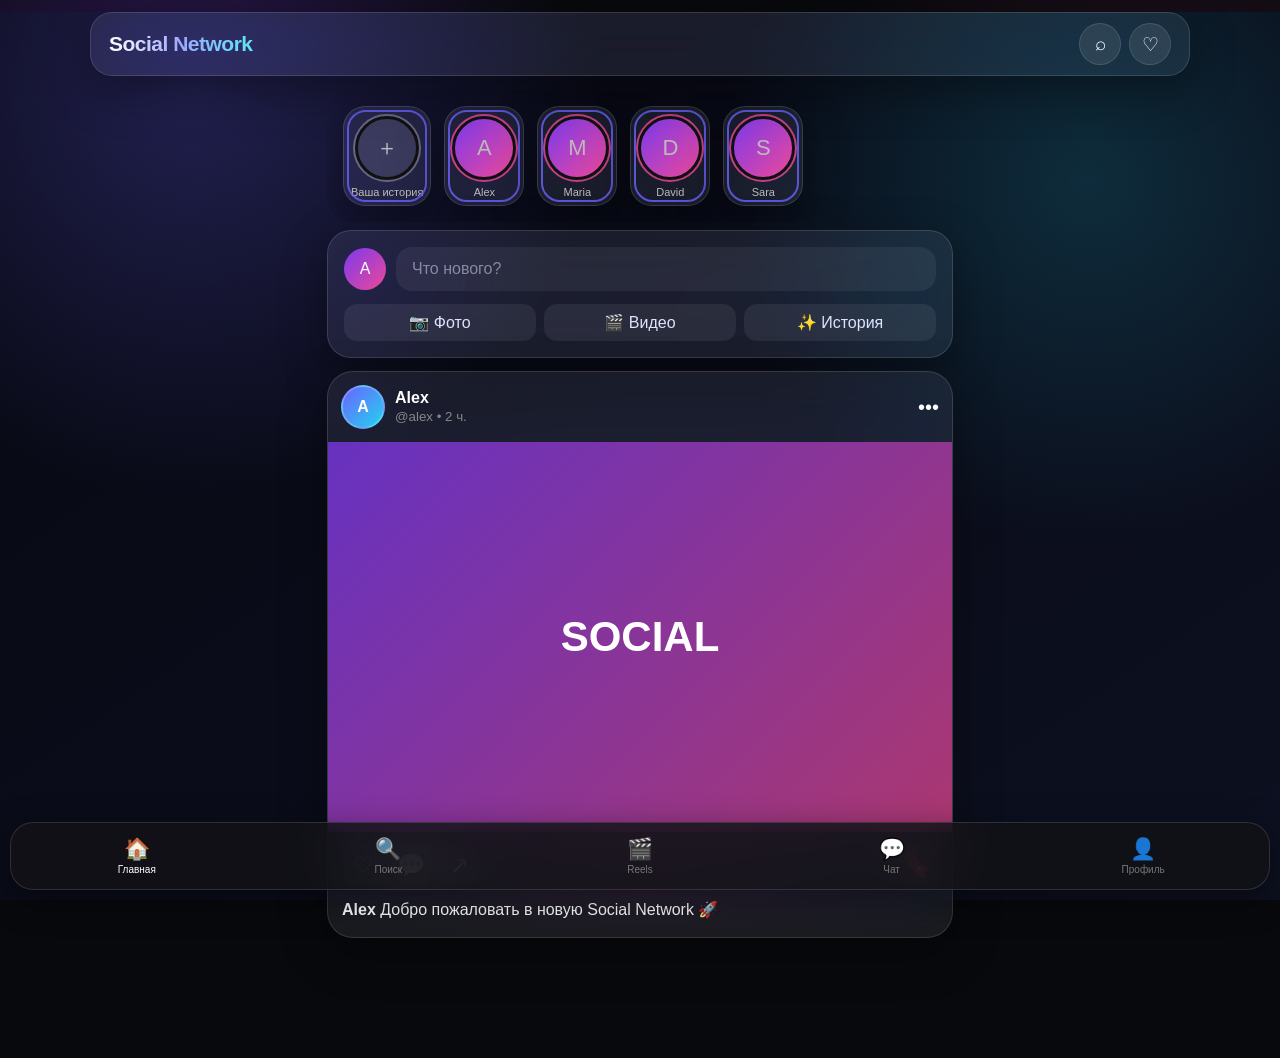
==== commit 74707346: "Update app.html" ====
--- a/app.html
+++ b/app.html
@@ -711,3 +711,4 @@
 </script>
 </body>
 </html>
+<link rel="stylesheet" href="style.css">
--- a/style.css
+++ b/style.css
@@ -0,0 +1,807 @@
+/* =========================================================
+   SOCIAL NETWORK — NEW GLASS STYLE
+   ========================================================= */
+
+* {
+  box-sizing: border-box;
+  margin: 0;
+  padding: 0;
+}
+
+:root {
+  --bg: #070812;
+  --bg2: #0d1020;
+  --card: rgba(255, 255, 255, 0.075);
+  --card-strong: rgba(255, 255, 255, 0.12);
+  --border: rgba(255, 255, 255, 0.13);
+  --text: #ffffff;
+  --muted: #a9aec2;
+  --blue: #6c63ff;
+  --cyan: #22d3ee;
+  --pink: #ec4899;
+  --green: #34d399;
+  --shadow: 0 15px 45px rgba(0, 0, 0, 0.35);
+}
+
+html {
+  scroll-behavior: smooth;
+}
+
+body {
+  min-height: 100vh;
+  background:
+    radial-gradient(circle at 15% 10%, rgba(108, 99, 255, .25), transparent 30%),
+    radial-gradient(circle at 85% 20%, rgba(34, 211, 238, .16), transparent 28%),
+    radial-gradient(circle at 50% 90%, rgba(236, 72, 153, .12), transparent 30%),
+    linear-gradient(145deg, var(--bg), var(--bg2));
+  background-attachment: fixed;
+  color: var(--text);
+  font-family: -apple-system, BlinkMacSystemFont, "SF Pro Display",
+    "Segoe UI", Roboto, Arial, sans-serif;
+  overflow-x: hidden;
+}
+
+/* ---------- SCROLLBAR ---------- */
+
+::-webkit-scrollbar {
+  width: 6px;
+}
+
+::-webkit-scrollbar-track {
+  background: transparent;
+}
+
+::-webkit-scrollbar-thumb {
+  background: rgba(255,255,255,.18);
+  border-radius: 20px;
+}
+
+/* ---------- GLOBAL ---------- */
+
+button,
+input,
+textarea {
+  font: inherit;
+}
+
+button {
+  border: 0;
+  cursor: pointer;
+}
+
+a {
+  color: inherit;
+  text-decoration: none;
+}
+
+img,
+video {
+  max-width: 100%;
+  display: block;
+}
+
+/* ---------- GLASS ---------- */
+
+.glass,
+.card,
+.post,
+.story,
+.chat,
+.profile,
+.reel,
+.search,
+.create,
+header,
+.bottom-nav {
+  background: var(--card);
+  border: 1px solid var(--border);
+  backdrop-filter: blur(24px) saturate(150%);
+  -webkit-backdrop-filter: blur(24px) saturate(150%);
+  box-shadow: var(--shadow);
+}
+
+/* ---------- HEADER ---------- */
+
+header {
+  position: sticky;
+  top: 12px;
+  z-index: 100;
+  width: min(1100px, calc(100% - 24px));
+  margin: 12px auto 0;
+  min-height: 64px;
+  border-radius: 22px;
+  display: flex;
+  align-items: center;
+  justify-content: space-between;
+  padding: 10px 18px;
+}
+
+.logo,
+.logo a {
+  font-size: 21px;
+  font-weight: 800;
+  letter-spacing: -.5px;
+  background: linear-gradient(90deg, #fff, #9da7ff, #5ee7f5);
+  -webkit-background-clip: text;
+  -webkit-text-fill-color: transparent;
+}
+
+header nav {
+  display: flex;
+  align-items: center;
+  gap: 8px;
+}
+
+header nav a {
+  padding: 9px 13px;
+  border-radius: 13px;
+  color: var(--muted);
+  transition: .2s;
+}
+
+header nav a:hover,
+header nav a.active {
+  color: #fff;
+  background: rgba(255,255,255,.09);
+}
+
+/* ---------- MAIN ---------- */
+
+main {
+  width: min(900px, calc(100% - 24px));
+  margin: 24px auto 110px;
+}
+
+section {
+  margin-bottom: 22px;
+}
+
+/* ---------- STORIES ---------- */
+
+.stories {
+  display: flex;
+  gap: 13px;
+  overflow-x: auto;
+  padding: 16px;
+  border-radius: 24px;
+  scrollbar-width: none;
+}
+
+.stories::-webkit-scrollbar {
+  display: none;
+}
+
+.story {
+  min-width: 76px;
+  height: 100px;
+  border-radius: 22px;
+  display: flex;
+  flex-direction: column;
+  justify-content: flex-end;
+  align-items: center;
+  padding: 7px;
+  position: relative;
+  overflow: hidden;
+}
+
+.story::before {
+  content: "";
+  position: absolute;
+  inset: 3px;
+  border-radius: 19px;
+  border: 2px solid rgba(108, 99, 255, .8);
+  pointer-events: none;
+}
+
+.story img {
+  width: 52px;
+  height: 52px;
+  border-radius: 50%;
+  object-fit: cover;
+  border: 2px solid rgba(255,255,255,.7);
+}
+
+.story span {
+  position: relative;
+  z-index: 2;
+  font-size: 11px;
+  margin-top: 5px;
+  color: #fff;
+}
+
+/* ---------- CREATE POST ---------- */
+
+.create {
+  border-radius: 24px;
+  padding: 16px;
+}
+
+.create-top {
+  display: flex;
+  align-items: center;
+  gap: 12px;
+}
+
+.avatar {
+  width: 44px;
+  height: 44px;
+  border-radius: 50%;
+  object-fit: cover;
+  background: linear-gradient(135deg, var(--blue), var(--cyan));
+  border: 2px solid rgba(255,255,255,.2);
+}
+
+.create input,
+.create textarea {
+  flex: 1;
+  background: rgba(255,255,255,.06);
+  color: #fff;
+  border: 1px solid transparent;
+  outline: none;
+  border-radius: 16px;
+  padding: 12px 15px;
+}
+
+.create input:focus,
+.create textarea:focus {
+  border-color: rgba(108,99,255,.6);
+}
+
+.create input::placeholder,
+.create textarea::placeholder {
+  color: #858ba1;
+}
+
+.create-actions {
+  display: flex;
+  gap: 8px;
+  margin-top: 13px;
+  flex-wrap: wrap;
+}
+
+.create-actions button {
+  color: #dfe3ff;
+  background: rgba(255,255,255,.07);
+  padding: 9px 13px;
+  border-radius: 13px;
+  transition: .2s;
+}
+
+.create-actions button:hover {
+  background: rgba(108,99,255,.25);
+  transform: translateY(-1px);
+}
+
+/* ---------- POSTS ---------- */
+
+.post {
+  border-radius: 26px;
+  overflow: hidden;
+  margin-bottom: 20px;
+}
+
+.post-header {
+  display: flex;
+  align-items: center;
+  gap: 11px;
+  padding: 15px;
+}
+
+.post-user {
+  flex: 1;
+}
+
+.post-user strong {
+  display: block;
+  font-size: 14px;
+}
+
+.post-user small {
+  color: var(--muted);
+  font-size: 11px;
+}
+
+.post-content {
+  padding: 0 15px 15px;
+  color: #e9ebf5;
+  line-height: 1.5;
+}
+
+.post img,
+.post video {
+  width: 100%;
+  max-height: 650px;
+  object-fit: cover;
+  background: #05060c;
+}
+
+.post-actions {
+  display: flex;
+  align-items: center;
+  gap: 8px;
+  padding: 13px 15px;
+}
+
+.post-actions button {
+  width: 40px;
+  height: 40px;
+  border-radius: 13px;
+  color: #fff;
+  background: rgba(255,255,255,.06);
+  transition: .2s;
+}
+
+.post-actions button:hover {
+  background: rgba(255,255,255,.14);
+  transform: scale(1.05);
+}
+
+/* ---------- SEARCH ---------- */
+
+.search {
+  border-radius: 24px;
+  padding: 16px;
+}
+
+.search input {
+  width: 100%;
+  height: 48px;
+  border-radius: 16px;
+  padding: 0 16px;
+  outline: none;
+  border: 1px solid var(--border);
+  background: rgba(255,255,255,.06);
+  color: #fff;
+}
+
+.search input::placeholder {
+  color: #8b91a8;
+}
+
+.search-results {
+  margin-top: 14px;
+}
+
+.search-user {
+  display: flex;
+  align-items: center;
+  gap: 12px;
+  padding: 12px;
+  border-radius: 16px;
+  transition: .2s;
+}
+
+.search-user:hover {
+  background: rgba(255,255,255,.07);
+}
+
+/* ---------- REELS ---------- */
+
+.reels {
+  display: grid;
+  grid-template-columns: repeat(2, 1fr);
+  gap: 14px;
+}
+
+.reel {
+  min-height: 390px;
+  border-radius: 25px;
+  overflow: hidden;
+  position: relative;
+  background: #080910;
+}
+
+.reel video,
+.reel img {
+  width: 100%;
+  height: 100%;
+  min-height: 390px;
+  object-fit: cover;
+}
+
+.reel-info {
+  position: absolute;
+  left: 14px;
+  right: 14px;
+  bottom: 14px;
+  z-index: 3;
+  padding: 13px;
+  border-radius: 18px;
+  background: rgba(0,0,0,.35);
+  backdrop-filter: blur(15px);
+  -webkit-backdrop-filter: blur(15px);
+}
+
+.reel-info strong {
+  display: block;
+  margin-bottom: 5px;
+}
+
+.reel-info span {
+  color: #ddd;
+  font-size: 13px;
+}
+
+/* ---------- CHAT ---------- */
+
+.chat {
+  border-radius: 25px;
+  overflow: hidden;
+}
+
+.chat-list {
+  display: flex;
+  flex-direction: column;
+}
+
+.chat-user {
+  display: flex;
+  align-items: center;
+  gap: 12px;
+  padding: 14px;
+  border-bottom: 1px solid rgba(255,255,255,.06);
+  transition: .2s;
+}
+
+.chat-user:hover {
+  background: rgba(255,255,255,.06);
+}
+
+.chat-user-info {
+  flex: 1;
+}
+
+.chat-user-info strong {
+  display: block;
+}
+
+.chat-user-info span {
+  color: var(--muted);
+  font-size: 12px;
+}
+
+.online {
+  width: 10px;
+  height: 10px;
+  border-radius: 50%;
+  background: var(--green);
+  box-shadow: 0 0 12px rgba(52,211,153,.7);
+}
+
+/* ---------- CHAT WINDOW ---------- */
+
+.messages {
+  min-height: 350px;
+  max-height: 500px;
+  overflow-y: auto;
+  padding: 18px;
+}
+
+.message {
+  max-width: 78%;
+  padding: 10px 13px;
+  border-radius: 17px;
+  margin-bottom: 9px;
+  background: rgba(255,255,255,.08);
+}
+
+.message.mine {
+  margin-left: auto;
+  background: linear-gradient(135deg, rgba(108,99,255,.8), rgba(34,211,238,.55));
+}
+
+.chat-input {
+  display: flex;
+  gap: 8px;
+  padding: 12px;
+  border-top: 1px solid var(--border);
+}
+
+.chat-input input {
+  flex: 1;
+  border: 0;
+  outline: none;
+  background: rgba(255,255,255,.07);
+  color: #fff;
+  border-radius: 15px;
+  padding: 12px;
+}
+
+.chat-input button {
+  width: 46px;
+  border-radius: 15px;
+  background: var(--blue);
+  color: #fff;
+}
+
+/* ---------- PROFILE ---------- */
+
+.profile {
+  border-radius: 28px;
+  padding: 24px;
+}
+
+.profile-top {
+  display: flex;
+  align-items: center;
+  gap: 18px;
+}
+
+.profile-avatar {
+  width: 92px;
+  height: 92px;
+  border-radius: 50%;
+  object-fit: cover;
+  border: 3px solid rgba(108,99,255,.7);
+  box-shadow: 0 0 25px rgba(108,99,255,.25);
+}
+
+.profile-info {
+  flex: 1;
+}
+
+.profile-info h2 {
+  margin-bottom: 5px;
+}
+
+.profile-info p {
+  color: var(--muted);
+  font-size: 13px;
+}
+
+.profile-stats {
+  display: flex;
+  gap: 25px;
+  margin-top: 20px;
+}
+
+.profile-stat {
+  text-align: center;
+}
+
+.profile-stat strong {
+  display: block;
+  font-size: 18px;
+}
+
+.profile-stat span {
+  color: var(--muted);
+  font-size: 12px;
+}
+
+.profile-buttons {
+  display: flex;
+  gap: 8px;
+  margin-top: 20px;
+}
+
+.profile-buttons button {
+  flex: 1;
+  padding: 11px;
+  border-radius: 14px;
+  color: #fff;
+  background: rgba(255,255,255,.08);
+}
+
+.profile-buttons button:first-child {
+  background: linear-gradient(135deg, var(--blue), #8b5cf6);
+}
+
+/* ---------- BOTTOM NAV ---------- */
+
+.bottom-nav {
+  position: fixed;
+  z-index: 200;
+  left: 50%;
+  bottom: 14px;
+  transform: translateX(-50%);
+  width: min(520px, calc(100% - 24px));
+  min-height: 66px;
+  border-radius: 23px;
+  display: flex;
+  justify-content: space-around;
+  align-items: center;
+  padding: 8px;
+}
+
+.bottom-nav a,
+.bottom-nav button {
+  flex: 1;
+  max-width: 90px;
+  height: 50px;
+  display: flex;
+  align-items: center;
+  justify-content: center;
+  border-radius: 17px;
+  background: transparent;
+  color: #8d93a9;
+  transition: .2s;
+  font-size: 13px;
+}
+
+.bottom-nav a:hover,
+.bottom-nav a.active,
+.bottom-nav button:hover {
+  color: #fff;
+  background: rgba(255,255,255,.09);
+}
+
+.bottom-nav .create-button {
+  background: linear-gradient(135deg, var(--blue), var(--pink));
+  color: #fff;
+  box-shadow: 0 8px 25px rgba(108,99,255,.3);
+}
+
+/* ---------- MODALS ---------- */
+
+.modal {
+  position: fixed;
+  inset: 0;
+  z-index: 500;
+  display: none;
+  align-items: center;
+  justify-content: center;
+  padding: 20px;
+  background: rgba(0,0,0,.65);
+  backdrop-filter: blur(10px);
+}
+
+.modal.active {
+  display: flex;
+}
+
+.modal-content {
+  width: min(500px, 100%);
+  max-height: 90vh;
+  overflow: auto;
+  border-radius: 26px;
+  padding: 22px;
+  background: rgba(17,20,36,.88);
+  border: 1px solid var(--border);
+  box-shadow: 0 30px 80px rgba(0,0,0,.5);
+}
+
+/* ---------- NOTIFICATIONS ---------- */
+
+.notification {
+  position: fixed;
+  right: 18px;
+  top: 85px;
+  z-index: 600;
+  padding: 13px 17px;
+  border-radius: 15px;
+  background: rgba(20,23,40,.9);
+  border: 1px solid var(--border);
+  backdrop-filter: blur(20px);
+  box-shadow: var(--shadow);
+}
+
+/* ---------- MOBILE ---------- */
+
+@media (max-width: 700px) {
+
+  header {
+    top: 7px;
+    margin-top: 7px;
+    width: calc(100% - 14px);
+    min-height: 58px;
+    border-radius: 19px;
+    padding: 8px 12px;
+  }
+
+  header nav {
+    display: none;
+  }
+
+  main {
+    width: calc(100% - 14px);
+    margin-top: 14px;
+    margin-bottom: 100px;
+  }
+
+  .stories {
+    border-radius: 20px;
+    padding: 12px;
+  }
+
+  .story {
+    min-width: 70px;
+    height: 94px;
+  }
+
+  .reels {
+    grid-template-columns: 1fr;
+  }
+
+  .reel,
+  .reel video,
+  .reel img {
+    min-height: 540px;
+  }
+
+  .profile {
+    padding: 18px;
+  }
+
+  .profile-top {
+    align-items: flex-start;
+  }
+
+  .profile-avatar {
+    width: 78px;
+    height: 78px;
+  }
+
+  .profile-stats {
+    gap: 18px;
+  }
+
+  .bottom-nav {
+    bottom: 8px;
+    width: calc(100% - 14px);
+    min-height: 62px;
+  }
+
+  .bottom-nav a,
+  .bottom-nav button {
+    height: 46px;
+    font-size: 11px;
+  }
+}
+
+/* ---------- SMALL PHONES ---------- */
+
+@media (max-width: 380px) {
+
+  .logo,
+  .logo a {
+    font-size: 18px;
+  }
+
+  .bottom-nav a,
+  .bottom-nav button {
+    font-size: 10px;
+  }
+
+  .profile-stats {
+    gap: 12px;
+  }
+}
+
+/* ---------- LIGHT GLOW ---------- */
+
+.glow {
+  box-shadow:
+    0 0 0 1px rgba(255,255,255,.06),
+    0 0 35px rgba(108,99,255,.15);
+}
+
+.gradient-text {
+  background: linear-gradient(90deg, #fff, #8b7cff, #45e6f4);
+  -webkit-background-clip: text;
+  -webkit-text-fill-color: transparent;
+}
+
+/* ---------- HIDDEN ---------- */
+
+.hidden {
+  display: none !important;
+}
+
+/* ---------- SMOOTH ---------- */
+
+button,
+a,
+input,
+textarea,
+.card,
+.post,
+.story,
+.reel {
+  transition:
+    background .2s ease,
+    transform .2s ease,
+    border-color .2s ease,
+    box-shadow .2s ease,
+    color .2s ease;
+}
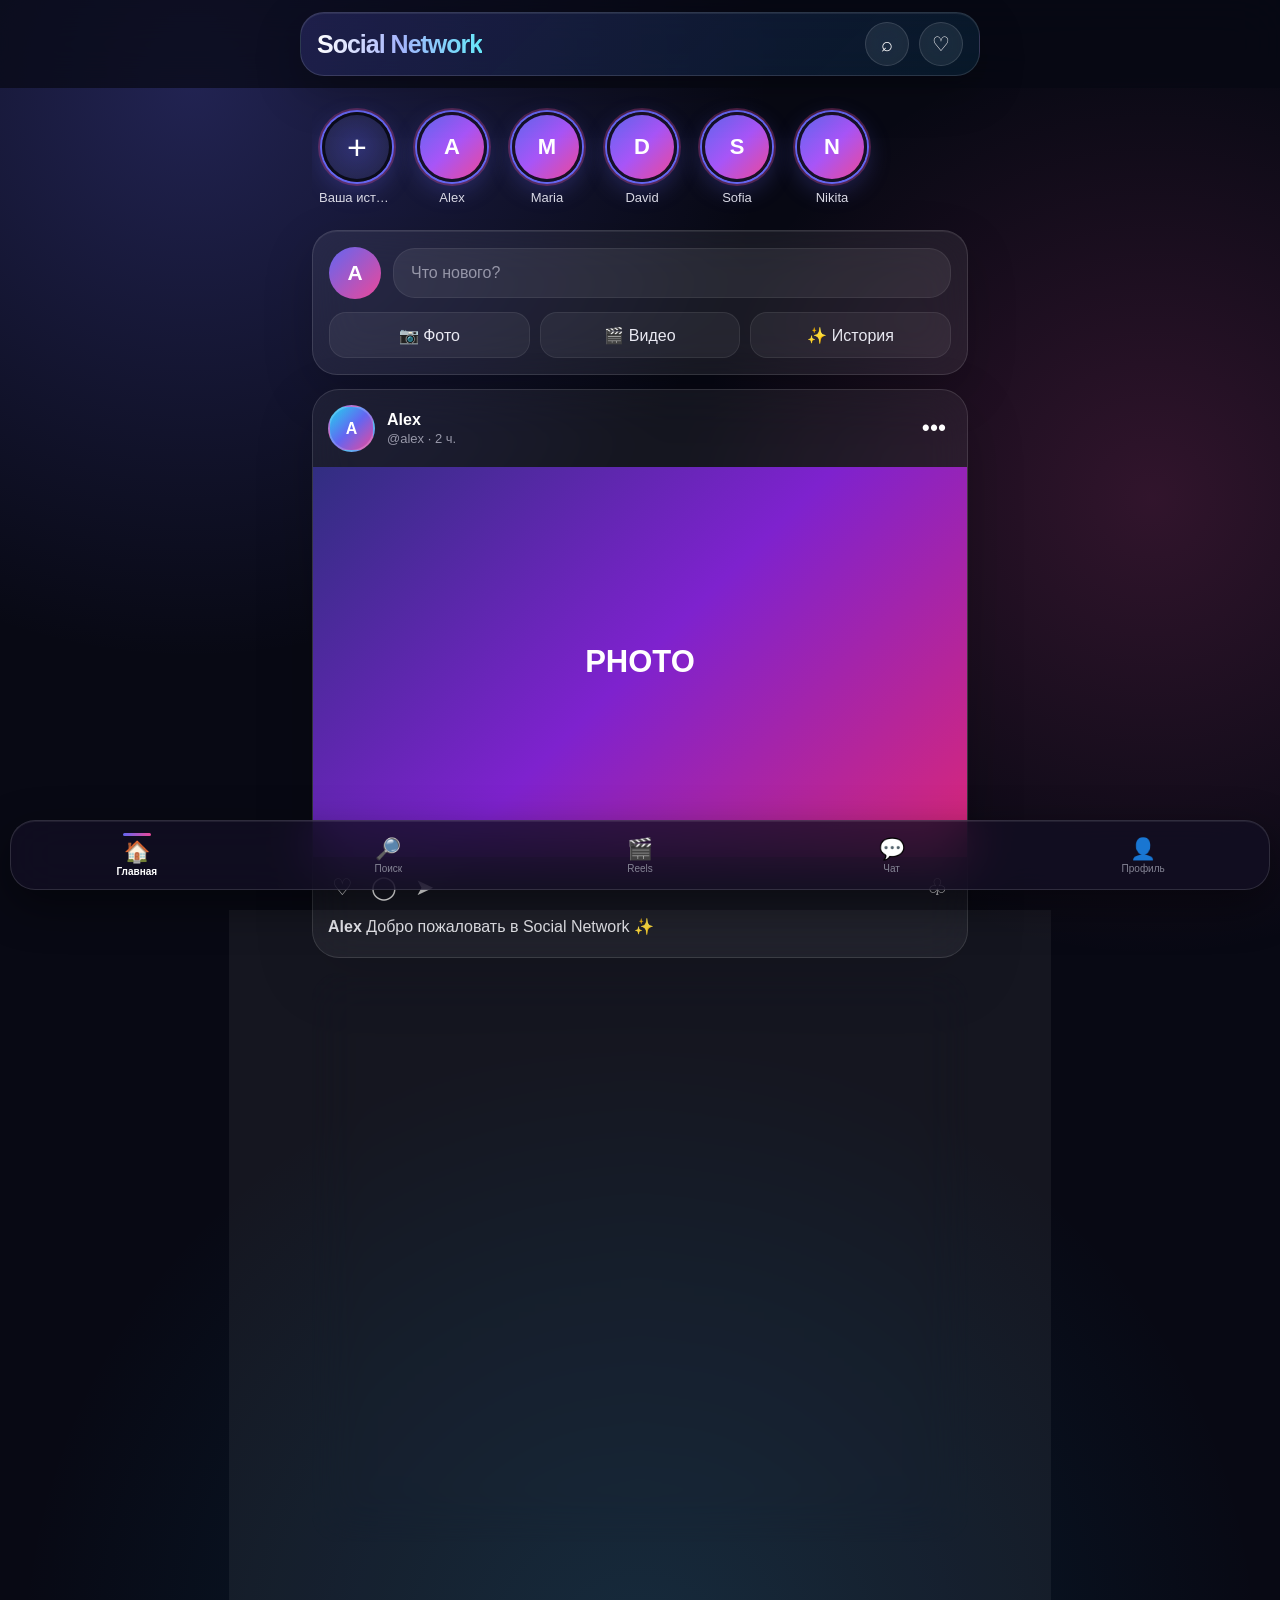
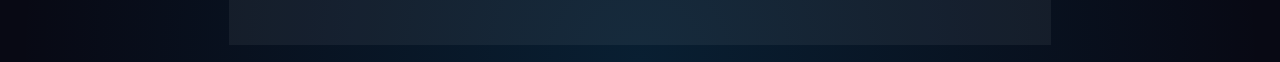
==== commit b17ba592: "Update app.html" ====
--- a/app.html
+++ b/app.html
@@ -2,713 +2,1375 @@
 <html lang="ru">
 <head>
 <meta charset="UTF-8">
-<meta name="viewport" content="width=device-width,initial-scale=1.0">
-<meta name="theme-color" content="#0b0b0f">
+<meta name="viewport" content="width=device-width,initial-scale=1.0,viewport-fit=cover">
+<meta name="theme-color" content="#080914">
 <title>Social Network</title>
+
 <style>
-*{box-sizing:border-box}
-html,body{
+*{
+  box-sizing:border-box;
+  -webkit-tap-highlight-color:transparent;
+}
+
+html{
+  scroll-behavior:smooth;
+}
+
+body{
   margin:0;
-  min-height:100%;
-  font-family:-apple-system,BlinkMacSystemFont,"Segoe UI",sans-serif;
-  background:#08090d;
+  min-height:100vh;
+  font-family:-apple-system,BlinkMacSystemFont,"Segoe UI",Arial,sans-serif;
   color:#fff;
-}
-body{
-  overflow-x:hidden;
-}
-button,input{
+  background:
+    radial-gradient(circle at 15% 5%,rgba(99,102,241,.28),transparent 30%),
+    radial-gradient(circle at 90% 30%,rgba(236,72,153,.18),transparent 28%),
+    radial-gradient(circle at 50% 100%,rgba(14,165,233,.14),transparent 35%),
+    #080914;
+}
+
+button,
+input,
+textarea{
   font:inherit;
 }
+
 button{
-  border:0;
   cursor:pointer;
-  color:inherit;
-}
-.glass{
-  background:rgba(255,255,255,.08);
-  border:1px solid rgba(255,255,255,.13);
-  backdrop-filter:blur(22px);
-  -webkit-backdrop-filter:blur(22px);
-}
-/* BACKGROUND */
-.bg{
-  position:fixed;
-  inset:0;
-  z-index:-2;
-  background:
-    radial-gradient(circle at 15% 10%,rgba(124,58,237,.28),transparent 28%),
-    radial-gradient(circle at 90% 30%,rgba(236,72,153,.18),transparent 30%),
-    radial-gradient(circle at 50% 100%,rgba(59,130,246,.16),transparent 30%),
-    #08090d;
-}
-/* HEADER */
-header{
+}
+
+.hidden{
+  display:none!important;
+}
+
+/* ===== HEADER ===== */
+
+.header{
   position:sticky;
   top:0;
-  z-index:50;
-  height:64px;
-  padding:0 15px;
-  display:flex;
-  align-items:center;
-  justify-content:space-between;
-  background:rgba(8,9,13,.72);
-  border-bottom:1px solid rgba(255,255,255,.1);
+  z-index:100;
+  padding:12px 14px;
+  background:rgba(8,9,20,.72);
   backdrop-filter:blur(24px);
   -webkit-backdrop-filter:blur(24px);
 }
+
+.header-inner{
+  max-width:680px;
+  height:64px;
+  margin:auto;
+  padding:0 16px;
+  display:flex;
+  align-items:center;
+  border:1px solid rgba(255,255,255,.13);
+  border-radius:24px;
+  background:linear-gradient(
+    135deg,
+    rgba(99,102,241,.20),
+    rgba(14,165,233,.10)
+  );
+  box-shadow:
+    0 15px 45px rgba(0,0,0,.25),
+    inset 0 1px 0 rgba(255,255,255,.08);
+}
+
 .logo{
-  font-size:22px;
+  font-size:25px;
   font-weight:850;
-  letter-spacing:-.8px;
-}
-.header-actions{
-  display:flex;
-  gap:8px;
-}
-.circle{
-  width:42px;
-  height:42px;
+  letter-spacing:-1px;
+  background:linear-gradient(90deg,#fff,#a5b4fc,#67e8f9);
+  -webkit-background-clip:text;
+  color:transparent;
+}
+
+.header-buttons{
+  margin-left:auto;
+  display:flex;
+  gap:10px;
+}
+
+.header-btn{
+  width:44px;
+  height:44px;
+  border:1px solid rgba(255,255,255,.13);
   border-radius:50%;
-  background:rgba(255,255,255,.09);
-  border:1px solid rgba(255,255,255,.12);
-  display:grid;
-  place-items:center;
-  font-size:19px;
-}
-/* PAGES */
-.page{
+  background:rgba(255,255,255,.07);
+  color:#fff;
+  font-size:20px;
+  backdrop-filter:blur(15px);
+}
+
+/* ===== MAIN ===== */
+
+.main{
+  width:100%;
+  max-width:680px;
+  margin:auto;
+  padding:8px 12px 105px;
+}
+
+.section{
+  display:block;
+}
+
+.section.hidden{
   display:none;
-  width:100%;
-  max-width:650px;
-  margin:auto;
-  padding:14px 12px 100px;
-}
-.page.active{
-  display:block;
-}
-.title{
-  font-size:28px;
-  font-weight:850;
-  margin:8px 2px 18px;
-}
-/* STORIES */
+}
+
+/* ===== STORIES ===== */
+
 .stories{
   display:flex;
-  gap:14px;
+  gap:19px;
   overflow-x:auto;
-  padding:10px 2px 17px;
+  padding:16px 7px 20px;
   scrollbar-width:none;
 }
+
 .stories::-webkit-scrollbar{
   display:none;
 }
+
 .story{
-  min-width:68px;
+  flex:0 0 76px;
+  width:76px;
   text-align:center;
-  font-size:11px;
-  color:#bbb;
-}
+  background:transparent!important;
+  border:0!important;
+  box-shadow:none!important;
+  padding:0!important;
+}
+
 .story-avatar{
-  width:64px;
-  height:64px;
-  margin:auto auto 6px;
+  width:70px;
+  height:70px;
+  margin:0 auto 8px;
+  border-radius:50%!important;
+
+  display:flex;
+  align-items:center;
+  justify-content:center;
+
+  color:#fff;
+  font-size:22px;
+  font-weight:800;
+
+  background:
+    linear-gradient(
+      135deg,
+      #6366f1,
+      #a855f7,
+      #ec4899
+    );
+
+  border:3px solid rgba(8,9,20,.9)!important;
+
+  box-shadow:
+    0 0 0 2px #6366f1,
+    0 0 0 4px rgba(236,72,153,.28),
+    0 8px 25px rgba(99,102,241,.30);
+
+  overflow:hidden;
+}
+
+.story-add{
+  background:
+    radial-gradient(
+      circle,
+      rgba(99,102,241,.30),
+      rgba(255,255,255,.04)
+    )!important;
+}
+
+.story-add::before{
+  content:"+";
+  font-size:34px;
+  font-weight:300;
+}
+
+.story-add{
+  font-size:0;
+}
+
+.story-name{
+  display:block;
+  max-width:76px;
+  overflow:hidden;
+  text-overflow:ellipsis;
+  white-space:nowrap;
+  color:#d9d9e5;
+  font-size:13px;
+}
+
+/* ===== CREATE ===== */
+
+.create{
+  margin:5px 0 14px;
+  padding:16px;
+  border:1px solid rgba(255,255,255,.12);
+  border-radius:25px;
+  background:rgba(255,255,255,.065);
+  backdrop-filter:blur(25px);
+  -webkit-backdrop-filter:blur(25px);
+  box-shadow:
+    0 18px 50px rgba(0,0,0,.20),
+    inset 0 1px 0 rgba(255,255,255,.07);
+}
+
+.create-top{
+  display:flex;
+  align-items:center;
+  gap:12px;
+}
+
+.my-avatar{
+  width:52px;
+  height:52px;
+  flex:0 0 52px;
   border-radius:50%;
-  display:grid;
-  place-items:center;
-  font-size:22px;
-  background:linear-gradient(135deg,#7c3aed,#ec4899);
-  border:3px solid #111;
-  outline:2px solid rgba(236,72,153,.8);
-}
-.add{
-  background:rgba(255,255,255,.1);
-  outline:2px solid rgba(255,255,255,.3);
-}
-/* CREATE */
-.create{
-  margin-top:8px;
-  padding:14px;
+  display:flex;
+  align-items:center;
+  justify-content:center;
+  background:linear-gradient(135deg,#6366f1,#ec4899);
+  font-weight:800;
+  font-size:21px;
+}
+
+.create-input{
+  width:100%;
+  border:1px solid rgba(255,255,255,.07);
+  outline:none;
   border-radius:22px;
-}
-.create-row{
+  padding:15px 17px;
+  color:#fff;
+  background:rgba(255,255,255,.07);
+}
+
+.create-input::placeholder{
+  color:#9696a8;
+}
+
+.create-buttons{
+  display:flex;
+  gap:10px;
+  margin-top:13px;
+}
+
+.create-btn{
+  flex:1;
+  min-height:46px;
+  border:1px solid rgba(255,255,255,.08);
+  border-radius:17px;
+  background:rgba(255,255,255,.055);
+  color:#e9e9f2;
+}
+
+.create-btn:active{
+  transform:scale(.97);
+}
+
+/* ===== POST ===== */
+
+.post{
+  margin-bottom:15px;
+  overflow:hidden;
+  border:1px solid rgba(255,255,255,.12);
+  border-radius:27px;
+  background:rgba(255,255,255,.055);
+  backdrop-filter:blur(24px);
+  -webkit-backdrop-filter:blur(24px);
+  box-shadow:0 20px 55px rgba(0,0,0,.22);
+}
+
+.post-header{
   display:flex;
   align-items:center;
-  gap:10px;
-}
-.create-avatar{
-  width:42px;
-  height:42px;
+  gap:12px;
+  padding:15px;
+}
+
+.user-avatar{
+  width:47px;
+  height:47px;
+  flex:0 0 47px;
   border-radius:50%;
-  display:grid;
-  place-items:center;
-  background:linear-gradient(135deg,#7c3aed,#ec4899);
-}
-.create-input{
+  display:flex;
+  align-items:center;
+  justify-content:center;
+  background:linear-gradient(135deg,#22d3ee,#6366f1,#ec4899);
+  font-weight:800;
+  border:2px solid rgba(255,255,255,.18);
+}
+
+.user-info{
   flex:1;
-  background:rgba(255,255,255,.08);
+}
+
+.user-name{
+  font-weight:800;
+  font-size:16px;
+}
+
+.user-handle{
+  color:#9999aa;
+  font-size:13px;
+  margin-top:2px;
+}
+
+.more{
+  border:0;
+  background:transparent;
   color:#fff;
-  border:1px solid rgba(255,255,255,.08);
-  outline:none;
-  border-radius:18px;
-  padding:12px 14px;
-}
-.create-input::placeholder{
-  color:#888;
-}
-.create-actions{
-  display:flex;
-  gap:8px;
-  margin-top:12px;
-}
-.create-actions button{
-  flex:1;
-  padding:9px;
-  border-radius:13px;
-  background:rgba(255,255,255,.07);
-}
-/* POSTS */
-.post{
-  margin-top:13px;
-  overflow:hidden;
-  border-radius:22px;
-}
-.post-head{
+  font-size:23px;
+}
+
+.post-media{
+  width:100%;
+  height:390px;
   display:flex;
   align-items:center;
-  gap:10px;
-  padding:13px;
-}
-.avatar{
-  width:43px;
-  height:43px;
-  border-radius:50%;
-  display:grid;
-  place-items:center;
-  background:linear-gradient(135deg,#7c3aed,#ec4899);
-  font-weight:800;
-}
-.user{
-  flex:1;
-}
-.user strong{
-  display:block;
-}
-.user small{
-  color:#888;
-}
-.more{
-  background:transparent;
-  font-size:20px;
-}
-.post-image{
-  height:390px;
-  display:grid;
-  place-items:center;
-  font-size:42px;
+  justify-content:center;
+  font-size:31px;
   font-weight:900;
   background:
-    linear-gradient(135deg,rgba(124,58,237,.8),rgba(236,72,153,.7)),
-    #111;
-}
+    linear-gradient(
+      135deg,
+      #312e81,
+      #7e22ce,
+      #db2777
+    );
+}
+
 .post-actions{
   display:flex;
-  gap:18px;
-  padding:12px 14px 5px;
-}
-.post-actions button{
-  background:transparent;
-  font-size:23px;
-}
-.post-actions .save{
-  margin-left:auto;
-}
-.caption{
-  padding:0 14px 16px;
-  line-height:1.45;
-}
-/* SEARCH */
-.search-box{
-  display:flex;
-  align-items:center;
-  gap:9px;
-  padding:13px 15px;
-  border-radius:18px;
-}
-.search-box input{
-  flex:1;
+  gap:10px;
+  padding:13px 15px 5px;
+}
+
+.action{
   border:0;
-  outline:0;
   background:transparent;
   color:#fff;
-}
-.search-box input::placeholder{
-  color:#888;
-}
+  font-size:23px;
+  padding:4px;
+}
+
+.action.like.active{
+  color:#ff4f91;
+}
+
+.post-text{
+  padding:5px 15px 18px;
+  line-height:1.5;
+  color:#e7e7ed;
+}
+
+/* ===== SEARCH ===== */
+
+.search-title{
+  font-size:27px;
+  font-weight:850;
+  margin:10px 4px 15px;
+}
+
+.search-input{
+  width:100%;
+  border:1px solid rgba(255,255,255,.10);
+  outline:none;
+  border-radius:19px;
+  padding:15px;
+  background:rgba(255,255,255,.07);
+  color:#fff;
+}
+
+.search-input::placeholder{
+  color:#9292a2;
+}
+
+.people{
+  margin-top:15px;
+}
+
 .person{
-  margin-top:10px;
+  display:flex;
+  align-items:center;
+  gap:12px;
   padding:13px;
-  border-radius:18px;
-  display:flex;
-  align-items:center;
-  gap:11px;
-}
+  margin-bottom:9px;
+  border:1px solid rgba(255,255,255,.08);
+  border-radius:20px;
+  background:rgba(255,255,255,.055);
+}
+
 .person-info{
   flex:1;
 }
-.person-info small{
-  color:#888;
-}
+
+.person-name{
+  font-weight:800;
+}
+
+.person-username{
+  color:#888899;
+  font-size:13px;
+  margin-top:2px;
+}
+
 .follow{
+  border:0;
+  border-radius:13px;
+  padding:10px 15px;
   background:#fff;
-  color:#000;
-  border-radius:11px;
-  padding:9px 13px;
-  font-weight:700;
-}
-/* REELS */
+  color:#090914;
+  font-weight:800;
+}
+
+.follow.active{
+  background:rgba(255,255,255,.10);
+  color:#fff;
+}
+
+/* ===== REELS ===== */
+
 .reels{
-  height:calc(100vh - 78px);
+  height:calc(100vh - 100px);
+  margin:-8px -12px -105px;
   overflow-y:auto;
   scroll-snap-type:y mandatory;
-  border-radius:22px;
-}
+  background:#000;
+}
+
 .reel{
-  height:calc(100vh - 78px);
-  min-height:520px;
+  height:calc(100vh - 100px);
+  min-height:550px;
   position:relative;
+  overflow:hidden;
   scroll-snap-align:start;
-  overflow:hidden;
-  background:#111;
-}
+}
+
 .reel-bg{
   position:absolute;
   inset:0;
-  display:grid;
-  place-items:center;
-  font-size:42px;
+  display:flex;
+  align-items:center;
+  justify-content:center;
+  font-size:43px;
   font-weight:900;
-}
-.r1{background:linear-gradient(145deg,#111827,#7c3aed,#ec4899)}
-.r2{background:linear-gradient(145deg,#020617,#0369a1,#14b8a6)}
-.r3{background:linear-gradient(145deg,#171717,#be123c,#7c2d12)}
-.reel-info{
+  background:
+    linear-gradient(
+      145deg,
+      #111827,
+      #4f46e5,
+      #ec4899
+    );
+}
+
+.reel:nth-child(2) .reel-bg{
+  background:
+    linear-gradient(
+      145deg,
+      #172554,
+      #7e22ce,
+      #be185d
+    );
+}
+
+.reel:nth-child(3) .reel-bg{
+  background:
+    linear-gradient(
+      145deg,
+      #082f49,
+      #0369a1,
+      #14b8a6
+    );
+}
+
+.reel-overlay{
   position:absolute;
-  left:15px;
+  inset:0;
+  background:linear-gradient(
+    transparent 45%,
+    rgba(0,0,0,.82)
+  );
+}
+
+.reel-bottom{
+  position:absolute;
+  left:0;
   right:75px;
-  bottom:18px;
-  padding:15px;
-  border-radius:18px;
-  background:rgba(0,0,0,.35);
-  backdrop-filter:blur(14px);
-}
-.reel-buttons{
+  bottom:0;
+  padding:90px 18px 28px;
+}
+
+.reel-user{
+  font-size:18px;
+  font-weight:850;
+}
+
+.reel-caption{
+  margin-top:7px;
+  color:#eee;
+  line-height:1.4;
+}
+
+.reel-actions{
   position:absolute;
   right:12px;
-  bottom:20px;
+  bottom:28px;
   display:flex;
   flex-direction:column;
-  gap:10px;
-}
-.reel-buttons button{
-  width:47px;
-  height:47px;
+  gap:13px;
+}
+
+.reel-button{
+  width:49px;
+  height:49px;
+  border:1px solid rgba(255,255,255,.15);
   border-radius:50%;
-  background:rgba(0,0,0,.42);
-  backdrop-filter:blur(12px);
+  background:rgba(0,0,0,.45);
+  color:#fff;
   font-size:20px;
-}
-/* CHAT */
-.chat-box{
-  height:calc(100vh - 125px);
-  border-radius:22px;
+  backdrop-filter:blur(15px);
+}
+
+/* ===== CHAT ===== */
+
+.chat{
+  height:calc(100vh - 110px);
+  display:flex;
+  flex-direction:column;
   overflow:hidden;
-  display:flex;
-  flex-direction:column;
-}
-.chat-head{
+  border:1px solid rgba(255,255,255,.11);
+  border-radius:25px;
+  background:rgba(255,255,255,.055);
+  backdrop-filter:blur(25px);
+}
+
+.chat-top{
+  display:flex;
+  align-items:center;
+  gap:12px;
   padding:15px;
-  border-bottom:1px solid rgba(255,255,255,.1);
-  display:flex;
-  align-items:center;
-  gap:10px;
-}
+  border-bottom:1px solid rgba(255,255,255,.08);
+}
+
+.chat-user{
+  font-weight:800;
+}
+
 .online{
-  color:#22c55e;
-  font-size:11px;
-}
+  color:#4ade80;
+  font-size:12px;
+  margin-top:2px;
+}
+
 .messages{
   flex:1;
   overflow-y:auto;
-  padding:15px;
-}
-.msg{
+  padding:16px;
+}
+
+.message{
   display:flex;
   margin-bottom:10px;
 }
-.msg.me{
+
+.message.me{
   justify-content:flex-end;
 }
+
 .bubble{
   max-width:75%;
-  padding:10px 13px;
-  border-radius:17px;
-  background:rgba(255,255,255,.1);
-}
-.msg.me .bubble{
-  background:linear-gradient(135deg,#635bff,#a855f7);
-}
-.chat-send{
+  padding:11px 14px;
+  border-radius:18px;
+  background:rgba(255,255,255,.10);
+  color:#fff;
+  line-height:1.4;
+}
+
+.message.me .bubble{
+  background:linear-gradient(135deg,#6366f1,#a855f7);
+}
+
+.chat-input{
+  display:flex;
+  gap:8px;
   padding:10px;
-  display:flex;
-  gap:8px;
-  border-top:1px solid rgba(255,255,255,.1);
-}
-.chat-send input{
+  border-top:1px solid rgba(255,255,255,.08);
+}
+
+.chat-input input{
   flex:1;
+  min-width:0;
   border:0;
-  outline:0;
-  border-radius:18px;
-  padding:12px;
+  outline:none;
+  border-radius:20px;
+  padding:12px 15px;
   background:rgba(255,255,255,.08);
   color:#fff;
 }
-.chat-send button{
+
+.chat-input button{
   width:44px;
+  height:44px;
+  border:0;
   border-radius:50%;
-  background:#7c3aed;
-}
-/* PROFILE */
+  background:#6366f1;
+  color:#fff;
+}
+
+/* ===== PROFILE ===== */
+
+.profile{
+  padding:22px 8px;
+}
+
 .profile-card{
-  padding:20px;
-  border-radius:24px;
-}
-.profile-top{
+  padding:22px;
+  border:1px solid rgba(255,255,255,.11);
+  border-radius:27px;
+  background:rgba(255,255,255,.055);
+  backdrop-filter:blur(25px);
+}
+
+.profile-head{
   display:flex;
   align-items:center;
-  gap:15px;
-}
+  gap:17px;
+}
+
 .profile-avatar{
-  width:88px;
-  height:88px;
+  width:90px;
+  height:90px;
   border-radius:50%;
-  display:grid;
-  place-items:center;
-  font-size:28px;
+  display:flex;
+  align-items:center;
+  justify-content:center;
+  background:linear-gradient(135deg,#6366f1,#ec4899);
+  font-size:29px;
   font-weight:800;
-  background:linear-gradient(135deg,#7c3aed,#ec4899);
-  outline:2px solid rgba(255,255,255,.2);
-}
+  border:3px solid rgba(255,255,255,.18);
+}
+
 .profile-name{
-  font-size:22px;
+  font-size:23px;
   font-weight:850;
 }
-.profile-user{
-  color:#888;
+
+.profile-username{
+  color:#9292a2;
   margin-top:3px;
 }
+
 .stats{
   display:flex;
   gap:28px;
   margin-top:20px;
 }
-.stat{
-  text-align:center;
-}
+
 .stat strong{
   display:block;
-  font-size:18px;
-}
-.stat small{
-  color:#888;
-}
-.bio{
+  font-size:19px;
+}
+
+.stat span{
+  color:#898999;
+  font-size:12px;
+}
+
+.profile-bio{
   margin-top:18px;
+  color:#ddd;
   line-height:1.5;
 }
-.edit{
+
+.profile-button{
   width:100%;
   margin-top:17px;
   padding:12px;
+  border:0;
   border-radius:14px;
-  background:rgba(255,255,255,.1);
-}
-/* NAVIGATION */
-.nav{
+  background:#fff;
+  color:#090914;
+  font-weight:800;
+}
+
+/* ===== BOTTOM NAV ===== */
+
+.bottom-nav{
   position:fixed;
   left:10px;
   right:10px;
   bottom:10px;
-  height:68px;
-  z-index:100;
-  border-radius:23px;
-  display:flex;
-  background:rgba(18,18,23,.78);
+  height:70px;
+  z-index:200;
+
   border:1px solid rgba(255,255,255,.13);
+  border-radius:25px;
+
+  background:rgba(18,15,35,.78);
+
   backdrop-filter:blur(25px);
   -webkit-backdrop-filter:blur(25px);
-  box-shadow:0 10px 35px rgba(0,0,0,.45);
-}
-.nav button{
+
+  box-shadow:
+    0 15px 45px rgba(0,0,0,.45),
+    inset 0 1px 0 rgba(255,255,255,.07);
+}
+
+.nav-inner{
+  width:100%;
+  height:100%;
+  display:flex;
+}
+
+.nav-button{
   flex:1;
+  border:0;
   background:transparent;
-  color:#777;
+  color:#858595;
   font-size:21px;
 }
-.nav button span{
+
+.nav-button span{
   display:block;
+  margin-top:2px;
   font-size:10px;
-  margin-top:3px;
-}
-.nav button.active{
+}
+
+.nav-button.active{
   color:#fff;
-}
+  font-weight:800;
+}
+
+.nav-button.active::before{
+  content:"";
+  display:block;
+  width:28px;
+  height:3px;
+  margin:0 auto 4px;
+  border-radius:10px;
+  background:linear-gradient(90deg,#6366f1,#ec4899);
+}
+
+/* ===== MOBILE ===== */
+
 @media(max-width:600px){
-  header{
-    height:60px;
+
+  .header{
+    padding:9px 8px;
   }
-  .page{
-    padding-left:10px;
-    padding-right:10px;
+
+  .header-inner{
+    height:58px;
+    border-radius:21px;
   }
-  .post-image{
-    height:370px;
+
+  .logo{
+    font-size:23px;
   }
-  .nav{
+
+  .main{
+    padding-left:8px;
+    padding-right:8px;
+  }
+
+  .stories{
+    gap:17px;
+    padding-left:5px;
+  }
+
+  .post-media{
+    height:390px;
+  }
+
+  .bottom-nav{
+    left:8px;
+    right:8px;
     bottom:8px;
   }
 }
 </style>
 </head>
+
 <body>
-<div class="bg"></div>
-<header>
-  <div class="logo">Social Network</div>
-  <div class="header-actions">
-    <button class="circle" onclick="showPage('search')">⌕</button>
-    <button class="circle">♡</button>
+
+<!-- HEADER -->
+
+<header class="header">
+  <div class="header-inner">
+
+    <div class="logo">Social Network</div>
+
+    <div class="header-buttons">
+      <button class="header-btn" onclick="showSection('search')">⌕</button>
+      <button class="header-btn">♡</button>
+    </div>
+
   </div>
 </header>
-<!-- HOME -->
-<section id="home" class="page active">
+
+
+<main class="main">
+
+<!-- ================= HOME ================= -->
+
+<section id="home" class="section">
+
+  <!-- STORIES -->
+
   <div class="stories">
+
     <div class="story">
-      <div class="story-avatar add">＋</div>
-      <div>Ваша история</div>
-    </div>
+      <div class="story-avatar story-add"></div>
+      <span class="story-name">Ваша история</span>
+    </div>
+
     <div class="story">
       <div class="story-avatar">A</div>
-      <div>Alex</div>
-    </div>
+      <span class="story-name">Alex</span>
+    </div>
+
     <div class="story">
       <div class="story-avatar">M</div>
-      <div>Maria</div>
-    </div>
+      <span class="story-name">Maria</span>
+    </div>
+
     <div class="story">
       <div class="story-avatar">D</div>
-      <div>David</div>
-    </div>
+      <span class="story-name">David</span>
+    </div>
+
     <div class="story">
       <div class="story-avatar">S</div>
-      <div>Sara</div>
-    </div>
+      <span class="story-name">Sofia</span>
+    </div>
+
+    <div class="story">
+      <div class="story-avatar">N</div>
+      <span class="story-name">Nikita</span>
+    </div>
+
   </div>
-  <div class="create glass">
-    <div class="create-row">
-      <div class="create-avatar">A</div>
-      <input class="create-input" placeholder="Что нового?">
-    </div>
-    <div class="create-actions">
-      <button>📷 Фото</button>
-      <button>🎬 Видео</button>
-      <button>✨ История</button>
-    </div>
+
+
+  <!-- CREATE -->
+
+  <div class="create">
+
+    <div class="create-top">
+
+      <div class="my-avatar">A</div>
+
+      <input
+        class="create-input"
+        placeholder="Что нового?"
+      >
+
+    </div>
+
+    <div class="create-buttons">
+
+      <button class="create-btn">📷 Фото</button>
+      <button class="create-btn">🎬 Видео</button>
+      <button class="create-btn">✨ История</button>
+
+    </div>
+
   </div>
-  <article class="post glass">
-    <div class="post-head">
-      <div class="avatar">A</div>
-      <div class="user">
-        <strong>Alex</strong>
-        <small>@alex • 2 ч.</small>
-      </div>
+
+
+  <!-- POST -->
+
+  <article class="post">
+
+    <div class="post-header">
+
+      <div class="user-avatar">A</div>
+
+      <div class="user-info">
+        <div class="user-name">Alex</div>
+        <div class="user-handle">@alex · 2 ч.</div>
+      </div>
+
       <button class="more">•••</button>
-    </div>
-    <div class="post-image">
-      SOCIAL
-    </div>
+
+    </div>
+
+    <div class="post-media">
+      PHOTO
+    </div>
+
     <div class="post-actions">
-      <button>♡</button>
-      <button>💬</button>
-      <button>↗</button>
-      <button class="save">🔖</button>
-    </div>
-    <div class="caption">
-      <strong>Alex</strong> Добро пожаловать в новую Social Network 🚀
-    </div>
+
+      <button class="action like" onclick="this.classList.toggle('active')">
+        ♡
+      </button>
+
+      <button class="action">
+        ◯
+      </button>
+
+      <button class="action">
+        ➤
+      </button>
+
+      <button class="action" style="margin-left:auto">
+        ♧
+      </button>
+
+    </div>
+
+    <div class="post-text">
+      <b>Alex</b> Добро пожаловать в Social Network ✨
+    </div>
+
   </article>
+
+
+  <article class="post">
+
+    <div class="post-header">
+
+      <div class="user-avatar">M</div>
+
+      <div class="user-info">
+        <div class="user-name">Maria</div>
+        <div class="user-handle">@maria · 4 ч.</div>
+      </div>
+
+      <button class="more">•••</button>
+
+    </div>
+
+    <div
+      class="post-media"
+      style="background:linear-gradient(135deg,#0f766e,#0891b2,#6366f1)"
+    >
+      VIDEO
+    </div>
+
+    <div class="post-actions">
+
+      <button class="action like" onclick="this.classList.toggle('active')">
+        ♡
+      </button>
+
+      <button class="action">◯</button>
+      <button class="action">➤</button>
+
+    </div>
+
+    <div class="post-text">
+      <b>Maria</b> Новый день — новые идеи 🚀
+    </div>
+
+  </article>
+
 </section>
-<!-- SEARCH -->
-<section id="search" class="page">
-  <div class="title">Поиск</div>
-  <div class="search-box glass">
-    🔍
-    <input placeholder="Найти людей...">
+
+
+<!-- ================= SEARCH ================= -->
+
+<section id="search" class="section hidden">
+
+  <div class="search-title">
+    Поиск
   </div>
-  <div class="person glass">
-    <div class="avatar">M</div>
-    <div class="person-info">
-      <strong>Maria</strong><br>
-      <small>@maria</small>
-    </div>
-    <button class="follow">Подписаться</button>
+
+  <input
+    class="search-input"
+    placeholder="Найти людей..."
+    oninput="searchPeople(this.value)"
+  >
+
+  <div class="people" id="people">
+
+    <div class="person">
+      <div class="user-avatar">A</div>
+      <div class="person-info">
+        <div class="person-name">Alex</div>
+        <div class="person-username">@alex</div>
+      </div>
+      <button class="follow" onclick="follow(this)">Подписаться</button>
+    </div>
+
+    <div class="person">
+      <div class="user-avatar">M</div>
+      <div class="person-info">
+        <div class="person-name">Maria</div>
+        <div class="person-username">@maria</div>
+      </div>
+      <button class="follow" onclick="follow(this)">Подписаться</button>
+    </div>
+
+    <div class="person">
+      <div class="user-avatar">D</div>
+      <div class="person-info">
+        <div class="person-name">David</div>
+        <div class="person-username">@david</div>
+      </div>
+      <button class="follow" onclick="follow(this)">Подписаться</button>
+    </div>
+
+    <div class="person">
+      <div class="user-avatar">S</div>
+      <div class="person-info">
+        <div class="person-name">Sofia</div>
+        <div class="person-username">@sofia</div>
+      </div>
+      <button class="follow" onclick="follow(this)">Подписаться</button>
+    </div>
+
   </div>
-  <div class="person glass">
-    <div class="avatar">D</div>
-    <div class="person-info">
-      <strong>David</strong><br>
-      <small>@david</small>
-    </div>
-    <button class="follow">Подписаться</button>
+
+</section>
+
+
+<!-- ================= REELS ================= -->
+
+<section id="reels" class="section hidden">
+
+  <div class="reels">
+
+    <div class="reel">
+
+      <div class="reel-bg">
+        REEL 01
+      </div>
+
+      <div class="reel-overlay"></div>
+
+      <div class="reel-bottom">
+        <div class="reel-user">@alex</div>
+        <div class="reel-caption">
+          Первый Reels в Social Network 🚀
+        </div>
+      </div>
+
+      <div class="reel-actions">
+        <button class="reel-button">♡</button>
+        <button class="reel-button">💬</button>
+        <button class="reel-button">➤</button>
+        <button class="reel-button">•••</button>
+      </div>
+
+    </div>
+
+
+    <div class="reel">
+
+      <div class="reel-bg">
+        REEL 02
+      </div>
+
+      <div class="reel-overlay"></div>
+
+      <div class="reel-bottom">
+        <div class="reel-user">@maria</div>
+        <div class="reel-caption">
+          Что думаете об этом? ✨
+        </div>
+      </div>
+
+      <div class="reel-actions">
+        <button class="reel-button">♡</button>
+        <button class="reel-button">💬</button>
+        <button class="reel-button">➤</button>
+        <button class="reel-button">•••</button>
+      </div>
+
+    </div>
+
+
+    <div class="reel">
+
+      <div class="reel-bg">
+        REEL 03
+      </div>
+
+      <div class="reel-overlay"></div>
+
+      <div class="reel-bottom">
+        <div class="reel-user">@david</div>
+        <div class="reel-caption">
+          Новый ролик уже здесь 🎬
+        </div>
+      </div>
+
+      <div class="reel-actions">
+        <button class="reel-button">♡</button>
+        <button class="reel-button">💬</button>
+        <button class="reel-button">➤</button>
+        <button class="reel-button">•••</button>
+      </div>
+
+    </div>
+
   </div>
+
 </section>
-<!-- REELS -->
-<section id="reels" class="page">
-  <div class="reels">
-    <div class="reel">
-      <div class="reel-bg r1">REEL 01</div>
-      <div class="reel-info glass">
-        <strong>@alex</strong>
-        <div>Новый день — новый момент ✨</div>
-      </div>
-      <div class="reel-buttons">
-        <button>♡</button>
-        <button>💬</button>
-        <button>↗</button>
-      </div>
-    </div>
-    <div class="reel">
-      <div class="reel-bg r2">REEL 02</div>
-      <div class="reel-info glass">
-        <strong>@maria</strong>
-        <div>Красивый момент 🎬</div>
-      </div>
-      <div class="reel-buttons">
-        <button>♡</button>
-        <button>💬</button>
-        <button>↗</button>
-      </div>
-    </div>
-    <div class="reel">
-      <div class="reel-bg r3">REEL 03</div>
-      <div class="reel-info glass">
-        <strong>@david</strong>
-        <div>Добро пожаловать в Reels 🔥</div>
-      </div>
-      <div class="reel-buttons">
-        <button>♡</button>
-        <button>💬</button>
-        <button>↗</button>
-      </div>
-    </div>
+
+
+<!-- ================= CHAT ================= -->
+
+<section id="chat" class="section hidden">
+
+  <div class="chat">
+
+    <div class="chat-top">
+
+      <div class="user-avatar">M</div>
+
+      <div>
+        <div class="chat-user">Maria</div>
+        <div class="online">● в сети</div>
+      </div>
+
+    </div>
+
+    <div class="messages" id="messages">
+
+      <div class="message">
+        <div class="bubble">
+          Привет! 👋
+        </div>
+      </div>
+
+      <div class="message">
+        <div class="bubble">
+          Добро пожаловать!
+        </div>
+      </div>
+
+      <div class="message me">
+        <div class="bubble">
+          Спасибо 😎
+        </div>
+      </div>
+
+    </div>
+
+    <div class="chat-input">
+
+      <input
+        id="messageInput"
+        placeholder="Сообщение..."
+        onkeydown="if(event.key==='Enter')sendMessage()"
+      >
+
+      <button onclick="sendMessage()">➤</button>
+
+    </div>
+
   </div>
+
 </section>
-<!-- CHAT -->
-<section id="chat" class="page">
-  <div class="chat-box glass">
-    <div class="chat-head">
-      <div class="avatar">M</div>
-      <div>
-        <strong>Maria</strong><br>
-        <span class="online">● в сети</span>
-      </div>
-    </div>
-    <div class="messages">
-      <div class="msg">
-        <div class="bubble">Привет 👋</div>
-      </div>
-      <div class="msg me">
-        <div class="bubble">Привет! Как дела?</div>
-      </div>
-      <div class="msg">
-        <div class="bubble">Всё отлично 🔥</div>
-      </div>
-    </div>
-    <div class="chat-send">
-      <input placeholder="Сообщение...">
-      <button>➤</button>
-    </div>
+
+
+<!-- ================= PROFILE ================= -->
+
+<section id="profile" class="section hidden">
+
+  <div class="profile">
+
+    <div class="profile-card">
+
+      <div class="profile-head">
+
+        <div class="profile-avatar">A</div>
+
+        <div>
+          <div class="profile-name">Alex</div>
+          <div class="profile-username">@alex</div>
+        </div>
+
+      </div>
+
+      <div class="stats">
+
+        <div class="stat">
+          <strong>24</strong>
+          <span>Публикации</span>
+        </div>
+
+        <div class="stat">
+          <strong>156</strong>
+          <span>Подписчики</span>
+        </div>
+
+        <div class="stat">
+          <strong>89</strong>
+          <span>Подписки</span>
+        </div>
+
+      </div>
+
+      <div class="profile-bio">
+        Добро пожаловать на мою страницу ✨<br>
+        Создаю что-то новое 🚀
+      </div>
+
+      <button class="profile-button">
+        Редактировать профиль
+      </button>
+
+    </div>
+
   </div>
+
 </section>
-<!-- PROFILE -->
-<section id="profile" class="page">
-  <div class="profile-card glass">
-    <div class="profile-top">
-      <div class="profile-avatar">A</div>
-      <div>
-        <div class="profile-name">Aslidin</div>
-        <div class="profile-user">@aslidin</div>
-      </div>
-    </div>
-    <div class="stats">
-      <div class="stat">
-        <strong>0</strong>
-        <small>Публикации</small>
-      </div>
-      <div class="stat">
-        <strong>0</strong>
-        <small>Подписчики</small>
-      </div>
-      <div class="stat">
-        <strong>0</strong>
-        <small>Подписки</small>
-      </div>
-    </div>
-    <div class="bio">
-      Добро пожаловать в мой профиль 👋
-    </div>
-    <button class="edit">Редактировать профиль</button>
+
+</main>
+
+
+<!-- ================= NAVIGATION ================= -->
+
+<nav class="bottom-nav">
+
+  <div class="nav-inner">
+
+    <button
+      class="nav-button active"
+      onclick="showSection('home',this)"
+    >
+      🏠
+      <span>Главная</span>
+    </button>
+
+    <button
+      class="nav-button"
+      onclick="showSection('search',this)"
+    >
+      🔎
+      <span>Поиск</span>
+    </button>
+
+    <button
+      class="nav-button"
+      onclick="showSection('reels',this)"
+    >
+      🎬
+      <span>Reels</span>
+    </button>
+
+    <button
+      class="nav-button"
+      onclick="showSection('chat',this)"
+    >
+      💬
+      <span>Чат</span>
+    </button>
+
+    <button
+      class="nav-button"
+      onclick="showSection('profile',this)"
+    >
+      👤
+      <span>Профиль</span>
+    </button>
+
   </div>
-</section>
-<!-- NAV -->
-<nav class="nav">
-  <button class="active" onclick="showPage('home',this)">
-    🏠
-    <span>Главная</span>
-  </button>
-  <button onclick="showPage('search',this)">
-    🔍
-    <span>Поиск</span>
-  </button>
-  <button onclick="showPage('reels',this)">
-    🎬
-    <span>Reels</span>
-  </button>
-  <button onclick="showPage('chat',this)">
-    💬
-    <span>Чат</span>
-  </button>
-  <button onclick="showPage('profile',this)">
-    👤
-    <span>Профиль</span>
-  </button>
+
 </nav>
+
+
 <script>
-function showPage(id,button){
-  document.querySelectorAll('.page').forEach(function(page){
-    page.classList.remove('active');
+
+function showSection(id,button){
+
+  document.querySelectorAll(".section").forEach(section=>{
+    section.classList.add("hidden");
   });
-  var page=document.getElementById(id);
-  if(page){
-    page.classList.add('active');
+
+  const section=document.getElementById(id);
+
+  if(section){
+    section.classList.remove("hidden");
   }
-  document.querySelectorAll('.nav button').forEach(function(btn){
-    btn.classList.remove('active');
+
+  document.querySelectorAll(".nav-button").forEach(btn=>{
+    btn.classList.remove("active");
   });
+
   if(button){
-    button.classList.add('active');
+    button.classList.add("active");
   }
-}
+
+  window.scrollTo({
+    top:0,
+    behavior:"smooth"
+  });
+}
+
+
+function follow(button){
+
+  button.classList.toggle("active");
+
+  if(button.classList.contains("active")){
+    button.textContent="Вы подписаны";
+  }else{
+    button.textContent="Подписаться";
+  }
+}
+
+
+function searchPeople(value){
+
+  const people=document.querySelectorAll(".person");
+
+  value=value.toLowerCase().trim();
+
+  people.forEach(person=>{
+
+    const text=person.innerText.toLowerCase();
+
+    if(text.includes(value)){
+      person.style.display="flex";
+    }else{
+      person.style.display="none";
+    }
+
+  });
+}
+
+
+function sendMessage(){
+
+  const input=document.getElementById("messageInput");
+  const messages=document.getElementById("messages");
+
+  const text=input.value.trim();
+
+  if(!text) return;
+
+  const message=document.createElement("div");
+
+  message.className="message me";
+
+  message.innerHTML=
+    '<div class="bubble">'+
+    escapeHTML(text)+
+    '</div>';
+
+  messages.appendChild(message);
+
+  input.value="";
+
+  messages.scrollTop=messages.scrollHeight;
+}
+
+
+function escapeHTML(text){
+
+  const div=document.createElement("div");
+
+  div.textContent=text;
+
+  return div.innerHTML;
+}
+
 </script>
+
 </body>
 </html>
-<link rel="stylesheet" href="style.css">
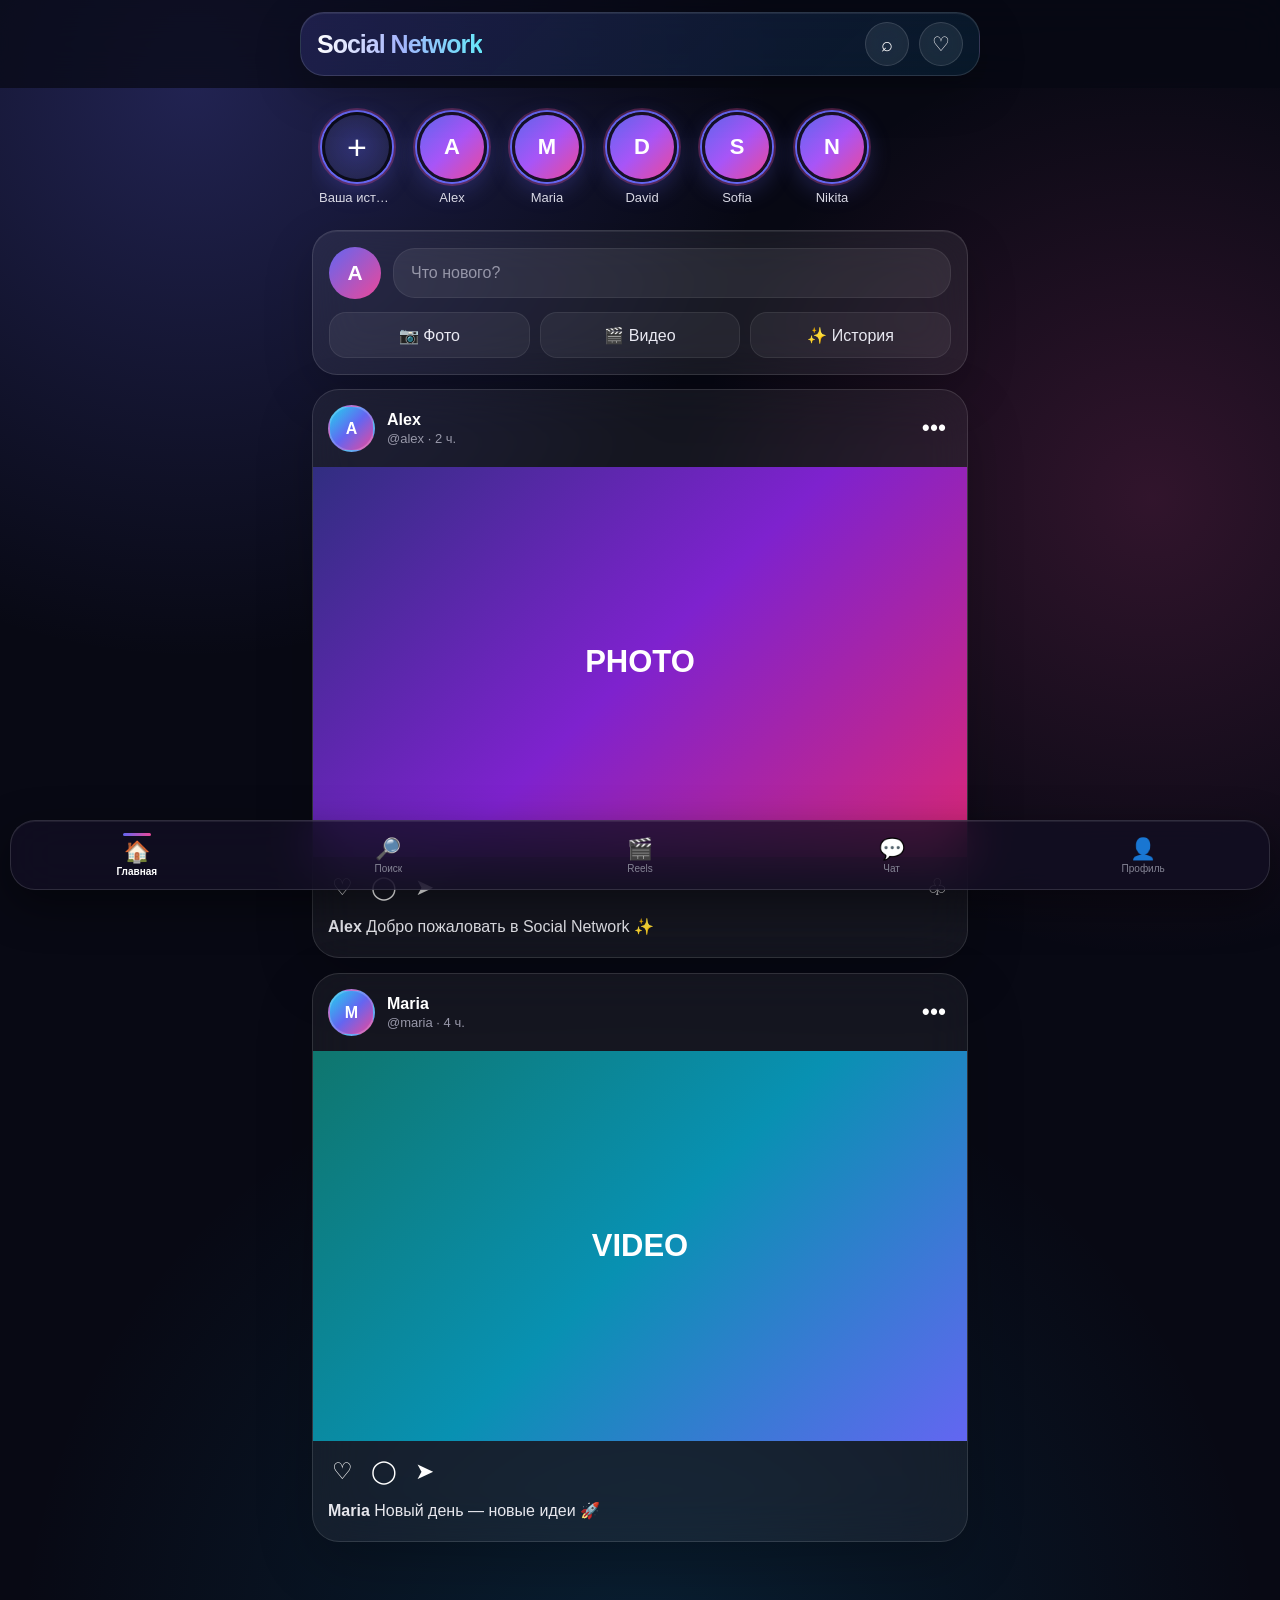
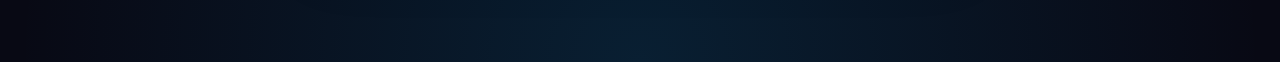
==== commit 50a1a453: "Update app.html" ====
--- a/app.html
+++ b/app.html
@@ -440,96 +440,119 @@
 }
 
 .reel{
+  position:relative;
   height:calc(100vh - 100px);
-  min-height:550px;
-  position:relative;
+  min-height:560px;
+  scroll-snap-align:start;
   overflow:hidden;
-  scroll-snap-align:start;
+  background:#000;
 }
 
 .reel-bg{
   position:absolute;
   inset:0;
+
   display:flex;
   align-items:center;
   justify-content:center;
-  font-size:43px;
+  gap:12px;
+
+  font-size:70px;
   font-weight:900;
+  color:#fff;
+}
+
+.reel-bg span{
+  font-size:28px;
+  letter-spacing:3px;
+}
+
+.reel-one{
+  background:
+    radial-gradient(circle at 20% 20%,#ec4899,transparent 30%),
+    linear-gradient(145deg,#111827,#4f46e5,#7c3aed);
+}
+
+.reel-two{
+  background:
+    radial-gradient(circle at 80% 20%,#06b6d4,transparent 30%),
+    linear-gradient(145deg,#172554,#7e22ce,#be185d);
+}
+
+.reel-three{
+  background:
+    radial-gradient(circle at 30% 20%,#22c55e,transparent 25%),
+    linear-gradient(145deg,#020617,#0369a1,#14b8a6);
+}
+
+.reel-gradient{
+  position:absolute;
+  inset:0;
+
   background:
     linear-gradient(
-      145deg,
-      #111827,
-      #4f46e5,
-      #ec4899
+      transparent 35%,
+      transparent 50%,
+      rgba(0,0,0,.9) 100%
     );
 }
 
-.reel:nth-child(2) .reel-bg{
-  background:
-    linear-gradient(
-      145deg,
-      #172554,
-      #7e22ce,
-      #be185d
-    );
-}
-
-.reel:nth-child(3) .reel-bg{
-  background:
-    linear-gradient(
-      145deg,
-      #082f49,
-      #0369a1,
-      #14b8a6
-    );
-}
-
-.reel-overlay{
+.reel-info{
   position:absolute;
-  inset:0;
-  background:linear-gradient(
-    transparent 45%,
-    rgba(0,0,0,.82)
-  );
-}
-
-.reel-bottom{
-  position:absolute;
-  left:0;
-  right:75px;
-  bottom:0;
-  padding:90px 18px 28px;
-}
-
-.reel-user{
+  left:18px;
+  right:85px;
+  bottom:25px;
+  z-index:2;
+}
+
+.reel-info b{
   font-size:18px;
-  font-weight:850;
-}
-
-.reel-caption{
-  margin-top:7px;
-  color:#eee;
+}
+
+.reel-info p{
+  margin:7px 0;
   line-height:1.4;
+}
+
+.reel-info small{
+  color:#ddd;
 }
 
 .reel-actions{
   position:absolute;
-  right:12px;
-  bottom:28px;
+  right:13px;
+  bottom:25px;
+  z-index:3;
+
   display:flex;
   flex-direction:column;
-  gap:13px;
-}
-
-.reel-button{
-  width:49px;
-  height:49px;
+  gap:14px;
+}
+
+.reel-actions button{
+  width:50px;
+  height:50px;
+
   border:1px solid rgba(255,255,255,.15);
   border-radius:50%;
+
   background:rgba(0,0,0,.45);
   color:#fff;
-  font-size:20px;
+
   backdrop-filter:blur(15px);
+
+  font-size:22px;
+}
+
+.reel-actions button small{
+  display:block;
+  margin-top:2px;
+  font-size:8px;
+}
+
+.reel-actions button.liked{
+  color:#ff4f91;
+  transform:scale(1.08);
 }
 
 /* ===== CHAT ===== */
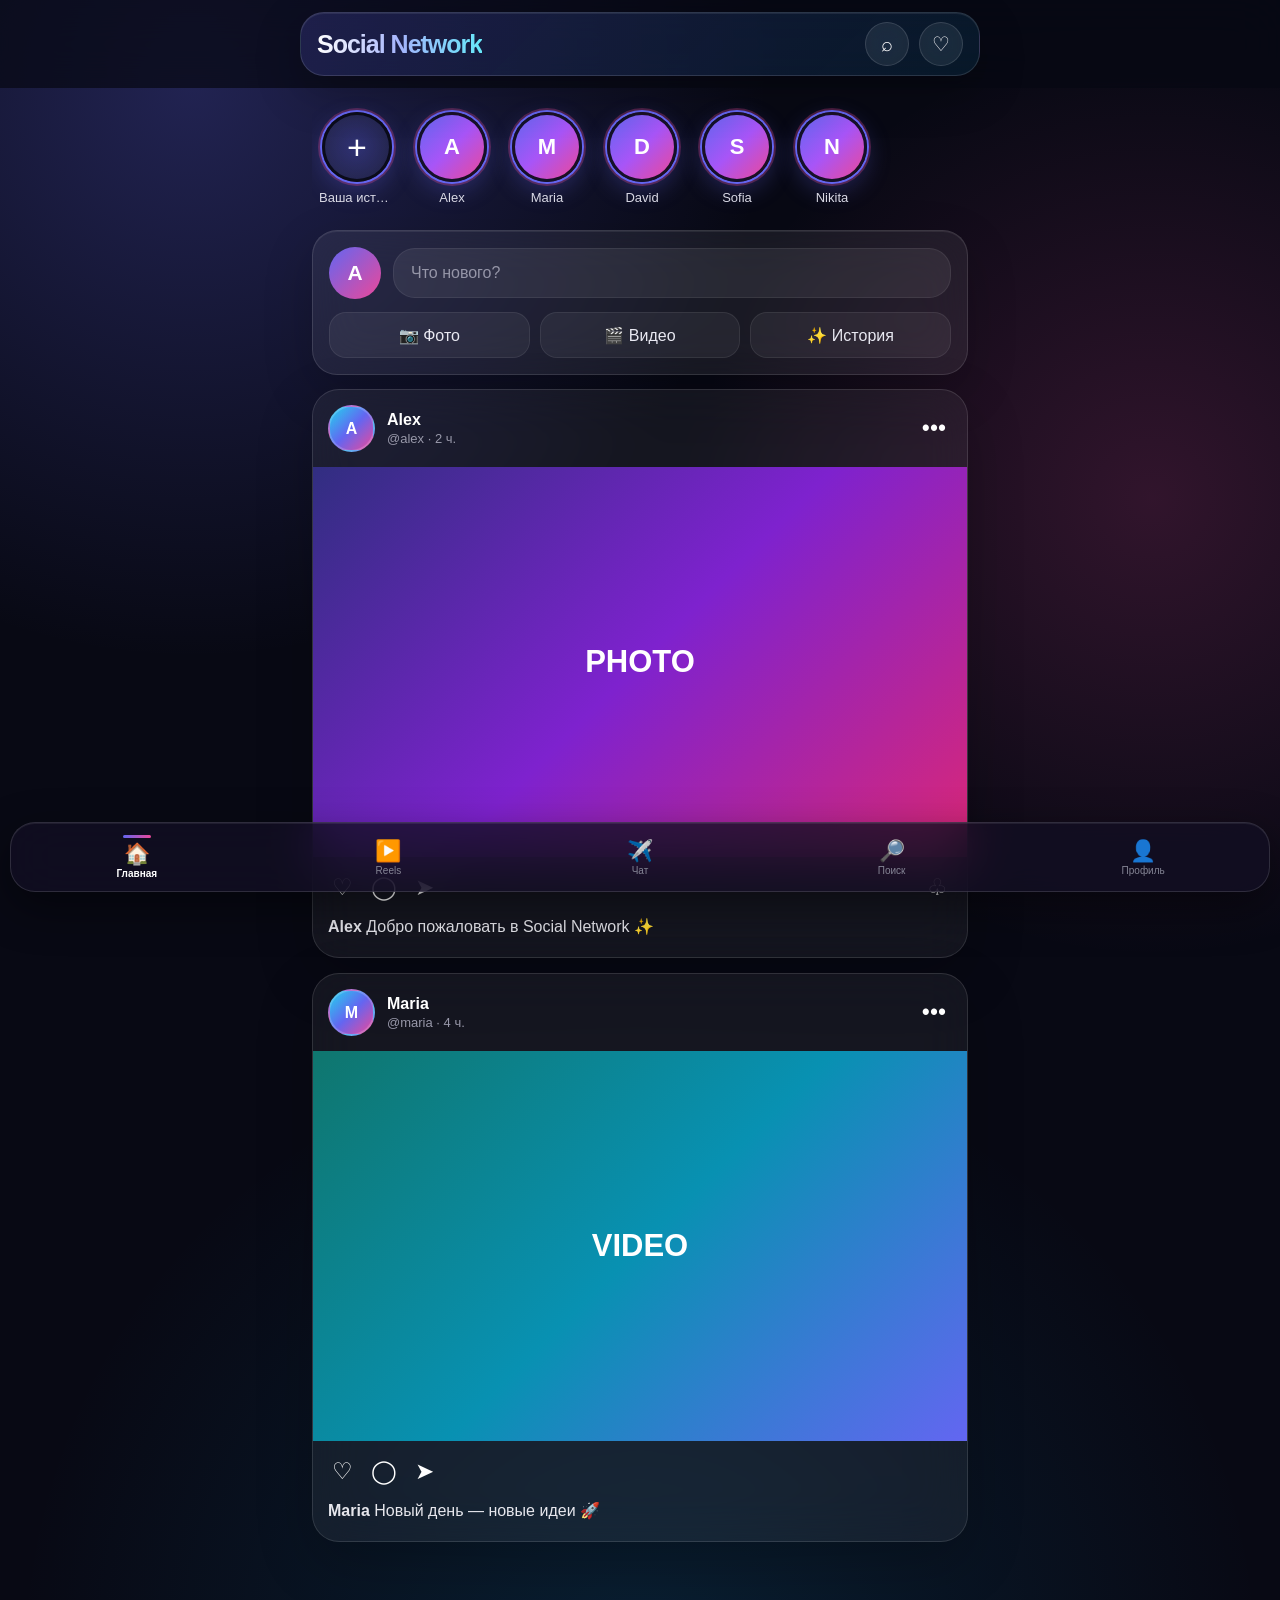
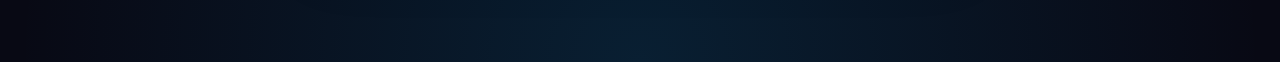
==== commit dad497a7: "Update app.html" ====
--- a/app.html
+++ b/app.html
@@ -3,10 +3,11 @@
 <head>
 <meta charset="UTF-8">
 <meta name="viewport" content="width=device-width,initial-scale=1.0,viewport-fit=cover">
-<meta name="theme-color" content="#080914">
+<meta name="theme-color" content="#000000">
 <title>Social Network</title>
 
 <style>
+
 *{
   box-sizing:border-box;
   -webkit-tap-highlight-color:transparent;
@@ -42,7 +43,8 @@
   display:none!important;
 }
 
-/* ===== HEADER ===== */
+
+/* ================= HEADER ================= */
 
 .header{
   position:sticky;
@@ -99,7 +101,8 @@
   backdrop-filter:blur(15px);
 }
 
-/* ===== MAIN ===== */
+
+/* ================= MAIN ================= */
 
 .main{
   width:100%;
@@ -116,7 +119,8 @@
   display:none;
 }
 
-/* ===== STORIES ===== */
+
+/* ================= STORIES ================= */
 
 .stories{
   display:flex;
@@ -179,16 +183,14 @@
       rgba(99,102,241,.30),
       rgba(255,255,255,.04)
     )!important;
+
+  font-size:0;
 }
 
 .story-add::before{
   content:"+";
   font-size:34px;
   font-weight:300;
-}
-
-.story-add{
-  font-size:0;
 }
 
 .story-name{
@@ -201,7 +203,8 @@
   font-size:13px;
 }
 
-/* ===== CREATE ===== */
+
+/* ================= CREATE ================= */
 
 .create{
   margin:5px 0 14px;
@@ -268,7 +271,8 @@
   transform:scale(.97);
 }
 
-/* ===== POST ===== */
+
+/* ================= POST ================= */
 
 .post{
   margin-bottom:15px;
@@ -364,7 +368,8 @@
   color:#e7e7ed;
 }
 
-/* ===== SEARCH ===== */
+
+/* ================= SEARCH ================= */
 
 .search-title{
   font-size:27px;
@@ -429,133 +434,324 @@
   color:#fff;
 }
 
-/* ===== REELS ===== */
-
-.reels{
-  height:calc(100vh - 100px);
-  margin:-8px -12px -105px;
+
+/* ================================================= */
+/* ================= REELS ========================= */
+/* ================================================= */
+
+.reels-screen{
+  position:fixed;
+  top:0;
+  left:0;
+  right:0;
+  bottom:80px;
+
+  background:#000;
+
+  z-index:50;
+
   overflow-y:auto;
+  overflow-x:hidden;
+
   scroll-snap-type:y mandatory;
-  background:#000;
+
+  scrollbar-width:none;
+}
+
+.reels-screen::-webkit-scrollbar{
+  display:none;
 }
 
 .reel{
   position:relative;
-  height:calc(100vh - 100px);
-  min-height:560px;
+
+  width:100%;
+  height:100vh;
+  min-height:600px;
+
+  background:#000;
+
+  overflow:hidden;
+
   scroll-snap-align:start;
-  overflow:hidden;
-  background:#000;
-}
-
-.reel-bg{
+}
+
+
+/* VIDEO */
+
+.reel-video{
   position:absolute;
   inset:0;
 
   display:flex;
   align-items:center;
   justify-content:center;
-  gap:12px;
+
+  background:#000;
+}
+
+.video-placeholder{
+  width:100%;
+  height:56.25vw;
+
+  max-height:78vh;
+
+  display:flex;
+  align-items:center;
+  justify-content:center;
 
   font-size:70px;
-  font-weight:900;
-  color:#fff;
-}
-
-.reel-bg span{
-  font-size:28px;
-  letter-spacing:3px;
-}
-
-.reel-one{
+
   background:
-    radial-gradient(circle at 20% 20%,#ec4899,transparent 30%),
-    linear-gradient(145deg,#111827,#4f46e5,#7c3aed);
-}
-
-.reel-two{
+    linear-gradient(
+      145deg,
+      #111827,
+      #4f46e5,
+      #ec4899
+    );
+}
+
+.video-two{
   background:
-    radial-gradient(circle at 80% 20%,#06b6d4,transparent 30%),
-    linear-gradient(145deg,#172554,#7e22ce,#be185d);
-}
-
-.reel-three{
+    linear-gradient(
+      145deg,
+      #172554,
+      #7e22ce,
+      #be185d
+    );
+}
+
+.video-three{
   background:
-    radial-gradient(circle at 30% 20%,#22c55e,transparent 25%),
-    linear-gradient(145deg,#020617,#0369a1,#14b8a6);
-}
-
-.reel-gradient{
+    linear-gradient(
+      145deg,
+      #020617,
+      #0369a1,
+      #14b8a6
+    );
+}
+
+
+/* VIDEO GRADIENT */
+
+.reel-overlay{
   position:absolute;
   inset:0;
 
+  pointer-events:none;
+
   background:
     linear-gradient(
-      transparent 35%,
-      transparent 50%,
-      rgba(0,0,0,.9) 100%
+      to bottom,
+      transparent 48%,
+      rgba(0,0,0,.18) 65%,
+      rgba(0,0,0,.92) 100%
     );
 }
 
-.reel-info{
-  position:absolute;
-  left:18px;
-  right:85px;
-  bottom:25px;
-  z-index:2;
-}
-
-.reel-info b{
-  font-size:18px;
-}
-
-.reel-info p{
-  margin:7px 0;
-  line-height:1.4;
-}
-
-.reel-info small{
-  color:#ddd;
-}
+
+/* RIGHT BUTTONS */
 
 .reel-actions{
   position:absolute;
+
+  right:10px;
+  bottom:120px;
+
+  z-index:10;
+
+  display:flex;
+  flex-direction:column;
+  align-items:center;
+
+  gap:15px;
+}
+
+.reel-button{
+  width:53px;
+  min-height:53px;
+
+  padding:0;
+
+  border:0;
+
+  background:transparent;
+
+  color:#fff;
+
+  display:flex;
+  flex-direction:column;
+  align-items:center;
+  justify-content:center;
+
+  font-size:31px;
+
+  text-shadow:
+    0 2px 8px rgba(0,0,0,.8);
+}
+
+.reel-button small{
+  margin-top:4px;
+  font-size:12px;
+  font-weight:700;
+}
+
+.reel-button.liked{
+  color:#ff315f;
+}
+
+
+/* USER */
+
+.reel-bottom{
+  position:absolute;
+
+  left:18px;
+  right:80px;
+  bottom:28px;
+
+  z-index:10;
+}
+
+.reel-user-line{
+  display:flex;
+  align-items:center;
+  gap:10px;
+}
+
+.reel-avatar{
+  width:49px;
+  height:49px;
+
+  flex:0 0 49px;
+
+  border-radius:50%;
+
+  display:flex;
+  align-items:center;
+  justify-content:center;
+
+  font-size:23px;
+
+  background:
+    linear-gradient(
+      135deg,
+      #ffb300,
+      #ff006a,
+      #7c3aed
+    );
+
+  border:2px solid #fff;
+
+  box-shadow:
+    0 0 0 2px rgba(255,255,255,.25);
+}
+
+.reel-user-info{
+  min-width:0;
+
+  display:flex;
+  flex-direction:column;
+}
+
+.reel-user{
+  font-size:17px;
+  font-weight:850;
+
+  white-space:nowrap;
+}
+
+.reel-category{
+  margin-top:2px;
+
+  font-size:12px;
+
+  color:#ddd;
+}
+
+.follow-reel{
+  height:38px;
+
+  margin-left:5px;
+
+  padding:0 13px;
+
+  border:1px solid rgba(255,255,255,.75);
+
+  border-radius:9px;
+
+  background:rgba(0,0,0,.35);
+
+  color:#fff;
+
+  font-size:14px;
+  font-weight:750;
+
+  backdrop-filter:blur(12px);
+}
+
+.follow-reel.active{
+  background:rgba(255,255,255,.18);
+}
+
+.reel-caption{
+  margin-top:12px;
+
+  color:#fff;
+
+  font-size:16px;
+
+  line-height:1.4;
+}
+
+
+/* MUSIC */
+
+.reel-music{
+  margin-top:8px;
+
+  color:#ddd;
+
+  font-size:12px;
+}
+
+
+/* SMALL PREVIEW */
+
+.reel-preview{
+  position:absolute;
+
   right:13px;
   bottom:25px;
-  z-index:3;
-
-  display:flex;
-  flex-direction:column;
-  gap:14px;
-}
-
-.reel-actions button{
-  width:50px;
-  height:50px;
-
-  border:1px solid rgba(255,255,255,.15);
-  border-radius:50%;
-
-  background:rgba(0,0,0,.45);
-  color:#fff;
-
-  backdrop-filter:blur(15px);
-
-  font-size:22px;
-}
-
-.reel-actions button small{
-  display:block;
-  margin-top:2px;
-  font-size:8px;
-}
-
-.reel-actions button.liked{
-  color:#ff4f91;
-  transform:scale(1.08);
-}
-
-/* ===== CHAT ===== */
+
+  width:52px;
+  height:68px;
+
+  z-index:11;
+
+  display:flex;
+  align-items:center;
+  justify-content:center;
+
+  border-radius:9px;
+
+  border:2px solid rgba(255,255,255,.9);
+
+  background:
+    linear-gradient(
+      145deg,
+      #111827,
+      #ec4899
+    );
+
+  font-size:23px;
+
+  box-shadow:
+    0 3px 15px rgba(0,0,0,.6);
+}
+
+
+/* ================= CHAT ================= */
 
 .chat{
   height:calc(100vh - 110px);
@@ -641,7 +837,8 @@
   color:#fff;
 }
 
-/* ===== PROFILE ===== */
+
+/* ================= PROFILE ================= */
 
 .profile{
   padding:22px 8px;
@@ -717,14 +914,18 @@
   font-weight:800;
 }
 
-/* ===== BOTTOM NAV ===== */
+
+/* ================= BOTTOM NAV ================= */
 
 .bottom-nav{
   position:fixed;
+
   left:10px;
   right:10px;
   bottom:10px;
+
   height:70px;
+
   z-index:200;
 
   border:1px solid rgba(255,255,255,.13);
@@ -743,14 +944,18 @@
 .nav-inner{
   width:100%;
   height:100%;
+
   display:flex;
 }
 
 .nav-button{
   flex:1;
+
   border:0;
   background:transparent;
+
   color:#858595;
+
   font-size:21px;
 }
 
@@ -767,15 +972,46 @@
 
 .nav-button.active::before{
   content:"";
+
   display:block;
+
   width:28px;
   height:3px;
+
   margin:0 auto 4px;
+
   border-radius:10px;
-  background:linear-gradient(90deg,#6366f1,#ec4899);
-}
-
-/* ===== MOBILE ===== */
+
+  background:linear-gradient(
+    90deg,
+    #6366f1,
+    #ec4899
+  );
+}
+
+
+/* ================= REELS MODE ================= */
+
+body.reels-mode{
+  background:#000;
+  overflow:hidden;
+}
+
+body.reels-mode .header{
+  display:none;
+}
+
+body.reels-mode .main{
+  max-width:none;
+  padding:0;
+}
+
+body.reels-mode .bottom-nav{
+  background:rgba(0,0,0,.72);
+}
+
+
+/* ================= MOBILE ================= */
 
 @media(max-width:600px){
 
@@ -811,66 +1047,178 @@
     right:8px;
     bottom:8px;
   }
-}
+
+  .reels-screen{
+    bottom:76px;
+  }
+
+  .reel{
+    height:calc(100vh - 76px);
+    min-height:550px;
+  }
+
+  .video-placeholder{
+    height:56.25vw;
+    max-height:none;
+  }
+
+  .reel-actions{
+    right:5px;
+    bottom:120px;
+    gap:12px;
+  }
+
+  .reel-button{
+    width:50px;
+    min-height:50px;
+    font-size:29px;
+  }
+
+  .reel-bottom{
+    left:18px;
+    right:72px;
+    bottom:24px;
+  }
+
+  .follow-reel{
+    padding:0 10px;
+    font-size:13px;
+  }
+
+}
+
+
+/* ================= SAFE AREA ================= */
+
+@supports(padding:max(0px)){
+
+  .bottom-nav{
+    bottom:max(8px,env(safe-area-inset-bottom));
+  }
+
+}
+
 </style>
 </head>
 
+
 <body>
 
-<!-- HEADER -->
+
+<!-- ================= HEADER ================= -->
 
 <header class="header">
+
   <div class="header-inner">
 
-    <div class="logo">Social Network</div>
+    <div class="logo">
+      Social Network
+    </div>
 
     <div class="header-buttons">
-      <button class="header-btn" onclick="showSection('search')">⌕</button>
-      <button class="header-btn">♡</button>
+
+      <button
+        class="header-btn"
+        onclick="showSection('search')">
+        ⌕
+      </button>
+
+      <button class="header-btn">
+        ♡
+      </button>
+
     </div>
 
   </div>
+
 </header>
 
 
 <main class="main">
 
+
 <!-- ================= HOME ================= -->
 
 <section id="home" class="section">
 
+
   <!-- STORIES -->
 
   <div class="stories">
 
     <div class="story">
+
       <div class="story-avatar story-add"></div>
-      <span class="story-name">Ваша история</span>
-    </div>
+
+      <span class="story-name">
+        Ваша история
+      </span>
+
+    </div>
+
 
     <div class="story">
-      <div class="story-avatar">A</div>
-      <span class="story-name">Alex</span>
-    </div>
+
+      <div class="story-avatar">
+        A
+      </div>
+
+      <span class="story-name">
+        Alex
+      </span>
+
+    </div>
+
 
     <div class="story">
-      <div class="story-avatar">M</div>
-      <span class="story-name">Maria</span>
-    </div>
+
+      <div class="story-avatar">
+        M
+      </div>
+
+      <span class="story-name">
+        Maria
+      </span>
+
+    </div>
+
 
     <div class="story">
-      <div class="story-avatar">D</div>
-      <span class="story-name">David</span>
-    </div>
+
+      <div class="story-avatar">
+        D
+      </div>
+
+      <span class="story-name">
+        David
+      </span>
+
+    </div>
+
 
     <div class="story">
-      <div class="story-avatar">S</div>
-      <span class="story-name">Sofia</span>
-    </div>
+
+      <div class="story-avatar">
+        S
+      </div>
+
+      <span class="story-name">
+        Sofia
+      </span>
+
+    </div>
+
 
     <div class="story">
-      <div class="story-avatar">N</div>
-      <span class="story-name">Nikita</span>
+
+      <div class="story-avatar">
+        N
+      </div>
+
+      <span class="story-name">
+        Nikita
+      </span>
+
     </div>
 
   </div>
@@ -882,7 +1230,9 @@
 
     <div class="create-top">
 
-      <div class="my-avatar">A</div>
+      <div class="my-avatar">
+        A
+      </div>
 
       <input
         class="create-input"
@@ -891,41 +1241,65 @@
 
     </div>
 
+
     <div class="create-buttons">
 
-      <button class="create-btn">📷 Фото</button>
-      <button class="create-btn">🎬 Видео</button>
-      <button class="create-btn">✨ История</button>
+      <button class="create-btn">
+        📷 Фото
+      </button>
+
+      <button class="create-btn">
+        🎬 Видео
+      </button>
+
+      <button class="create-btn">
+        ✨ История
+      </button>
 
     </div>
 
   </div>
 
 
-  <!-- POST -->
+  <!-- POST 1 -->
 
   <article class="post">
 
     <div class="post-header">
 
-      <div class="user-avatar">A</div>
+      <div class="user-avatar">
+        A
+      </div>
 
       <div class="user-info">
-        <div class="user-name">Alex</div>
-        <div class="user-handle">@alex · 2 ч.</div>
-      </div>
-
-      <button class="more">•••</button>
-
-    </div>
+
+        <div class="user-name">
+          Alex
+        </div>
+
+        <div class="user-handle">
+          @alex · 2 ч.
+        </div>
+
+      </div>
+
+      <button class="more">
+        •••
+      </button>
+
+    </div>
+
 
     <div class="post-media">
       PHOTO
     </div>
 
+
     <div class="post-actions">
 
-      <button class="action like" onclick="this.classList.toggle('active')">
+      <button
+        class="action like"
+        onclick="this.classList.toggle('active')">
         ♡
       </button>
 
@@ -937,54 +1311,87 @@
         ➤
       </button>
 
-      <button class="action" style="margin-left:auto">
+      <button
+        class="action"
+        style="margin-left:auto">
         ♧
       </button>
 
     </div>
 
+
     <div class="post-text">
-      <b>Alex</b> Добро пожаловать в Social Network ✨
+
+      <b>Alex</b>
+      Добро пожаловать в Social Network ✨
+
     </div>
 
   </article>
 
 
+  <!-- POST 2 -->
+
   <article class="post">
 
     <div class="post-header">
 
-      <div class="user-avatar">M</div>
+      <div class="user-avatar">
+        M
+      </div>
 
       <div class="user-info">
-        <div class="user-name">Maria</div>
-        <div class="user-handle">@maria · 4 ч.</div>
-      </div>
-
-      <button class="more">•••</button>
-
-    </div>
+
+        <div class="user-name">
+          Maria
+        </div>
+
+        <div class="user-handle">
+          @maria · 4 ч.
+        </div>
+
+      </div>
+
+      <button class="more">
+        •••
+      </button>
+
+    </div>
+
 
     <div
       class="post-media"
-      style="background:linear-gradient(135deg,#0f766e,#0891b2,#6366f1)"
-    >
+      style="background:linear-gradient(135deg,#0f766e,#0891b2,#6366f1)">
+
       VIDEO
-    </div>
+
+    </div>
+
 
     <div class="post-actions">
 
-      <button class="action like" onclick="this.classList.toggle('active')">
+      <button
+        class="action like"
+        onclick="this.classList.toggle('active')">
         ♡
       </button>
 
-      <button class="action">◯</button>
-      <button class="action">➤</button>
-
-    </div>
+      <button class="action">
+        ◯
+      </button>
+
+      <button class="action">
+        ➤
+      </button>
+
+    </div>
+
 
     <div class="post-text">
-      <b>Maria</b> Новый день — новые идеи 🚀
+
+      <b>Maria</b>
+      Новый день — новые идеи 🚀
+
     </div>
 
   </article>
@@ -999,6 +1406,7 @@
   <div class="search-title">
     Поиск
   </div>
+
 
   <input
     class="search-input"
@@ -1006,42 +1414,117 @@
     oninput="searchPeople(this.value)"
   >
 
-  <div class="people" id="people">
+
+  <div
+    class="people"
+    id="people">
+
 
     <div class="person">
-      <div class="user-avatar">A</div>
+
+      <div class="user-avatar">
+        A
+      </div>
+
       <div class="person-info">
-        <div class="person-name">Alex</div>
-        <div class="person-username">@alex</div>
-      </div>
-      <button class="follow" onclick="follow(this)">Подписаться</button>
-    </div>
+
+        <div class="person-name">
+          Alex
+        </div>
+
+        <div class="person-username">
+          @alex
+        </div>
+
+      </div>
+
+      <button
+        class="follow"
+        onclick="follow(this)">
+        Подписаться
+      </button>
+
+    </div>
+
 
     <div class="person">
-      <div class="user-avatar">M</div>
+
+      <div class="user-avatar">
+        M
+      </div>
+
       <div class="person-info">
-        <div class="person-name">Maria</div>
-        <div class="person-username">@maria</div>
-      </div>
-      <button class="follow" onclick="follow(this)">Подписаться</button>
-    </div>
+
+        <div class="person-name">
+          Maria
+        </div>
+
+        <div class="person-username">
+          @maria
+        </div>
+
+      </div>
+
+      <button
+        class="follow"
+        onclick="follow(this)">
+        Подписаться
+      </button>
+
+    </div>
+
 
     <div class="person">
-      <div class="user-avatar">D</div>
+
+      <div class="user-avatar">
+        D
+      </div>
+
       <div class="person-info">
-        <div class="person-name">David</div>
-        <div class="person-username">@david</div>
-      </div>
-      <button class="follow" onclick="follow(this)">Подписаться</button>
-    </div>
+
+        <div class="person-name">
+          David
+        </div>
+
+        <div class="person-username">
+          @david
+        </div>
+
+      </div>
+
+      <button
+        class="follow"
+        onclick="follow(this)">
+        Подписаться
+      </button>
+
+    </div>
+
 
     <div class="person">
-      <div class="user-avatar">S</div>
+
+      <div class="user-avatar">
+        S
+      </div>
+
       <div class="person-info">
-        <div class="person-name">Sofia</div>
-        <div class="person-username">@sofia</div>
-      </div>
-      <button class="follow" onclick="follow(this)">Подписаться</button>
+
+        <div class="person-name">
+          Sofia
+        </div>
+
+        <div class="person-username">
+          @sofia
+        </div>
+
+      </div>
+
+      <button
+        class="follow"
+        onclick="follow(this)">
+        Подписаться
+      </button>
+
     </div>
 
   </div>
@@ -1051,83 +1534,412 @@
 
 <!-- ================= REELS ================= -->
 
-<section id="reels" class="section hidden">
-
-  <div class="reels">
-
-    <div class="reel">
-
-      <div class="reel-bg">
-        REEL 01
-      </div>
+<section
+  id="reels"
+  class="section hidden">
+
+
+  <div class="reels-screen">
+
+
+    <!-- REEL 1 -->
+
+    <article class="reel">
+
+
+      <div class="reel-video">
+
+        <div class="video-placeholder">
+          🌃
+        </div>
+
+      </div>
+
 
       <div class="reel-overlay"></div>
 
+
+      <!-- RIGHT -->
+
+      <div class="reel-actions">
+
+
+        <button
+          class="reel-button"
+          onclick="likeReel(this)">
+
+          <span>♡</span>
+
+          <small>
+            3 635
+          </small>
+
+        </button>
+
+
+        <button class="reel-button">
+
+          <span>◯</span>
+
+          <small>
+            43
+          </small>
+
+        </button>
+
+
+        <button class="reel-button">
+
+          <span>↪</span>
+
+          <small>
+            53
+          </small>
+
+        </button>
+
+
+        <button class="reel-button">
+
+          <span>➤</span>
+
+          <small>
+            531
+          </small>
+
+        </button>
+
+
+        <button class="reel-button">
+
+          <span>•••</span>
+
+        </button>
+
+      </div>
+
+
+      <!-- USER -->
+
       <div class="reel-bottom">
-        <div class="reel-user">@alex</div>
+
+
+        <div class="reel-user-line">
+
+
+          <div class="reel-avatar">
+            🚗
+          </div>
+
+
+          <div class="reel-user-info">
+
+            <div class="reel-user">
+              red_tico
+            </div>
+
+            <div class="reel-category">
+              ИИ-контент
+            </div>
+
+          </div>
+
+
+          <button
+            class="follow-reel"
+            onclick="followReel(this)">
+
+            Подписаться
+
+          </button>
+
+        </div>
+
+
         <div class="reel-caption">
-          Первый Reels в Social Network 🚀
-        </div>
-      </div>
+          В точку 📌
+        </div>
+
+
+        <div class="reel-music">
+          ♫ Original sound
+        </div>
+
+
+      </div>
+
+
+      <div class="reel-preview">
+        🌃
+      </div>
+
+
+    </article>
+
+
+
+    <!-- REEL 2 -->
+
+    <article class="reel">
+
+
+      <div class="reel-video">
+
+        <div class="video-placeholder video-two">
+          🎥
+        </div>
+
+      </div>
+
+
+      <div class="reel-overlay"></div>
+
 
       <div class="reel-actions">
-        <button class="reel-button">♡</button>
-        <button class="reel-button">💬</button>
-        <button class="reel-button">➤</button>
-        <button class="reel-button">•••</button>
-      </div>
-
-    </div>
-
-
-    <div class="reel">
-
-      <div class="reel-bg">
-        REEL 02
-      </div>
+
+
+        <button
+          class="reel-button"
+          onclick="likeReel(this)">
+
+          <span>♡</span>
+
+          <small>
+            2 481
+          </small>
+
+        </button>
+
+
+        <button class="reel-button">
+
+          <span>◯</span>
+
+          <small>
+            81
+          </small>
+
+        </button>
+
+
+        <button class="reel-button">
+
+          <span>↪</span>
+
+          <small>
+            42
+          </small>
+
+        </button>
+
+
+        <button class="reel-button">
+
+          <span>➤</span>
+
+          <small>
+            302
+          </small>
+
+        </button>
+
+
+        <button class="reel-button">
+          •••
+        </button>
+
+
+      </div>
+
+
+      <div class="reel-bottom">
+
+
+        <div class="reel-user-line">
+
+
+          <div class="reel-avatar">
+            👤
+          </div>
+
+
+          <div class="reel-user-info">
+
+            <div class="reel-user">
+              maria
+            </div>
+
+            <div class="reel-category">
+              Creator
+            </div>
+
+          </div>
+
+
+          <button
+            class="follow-reel"
+            onclick="followReel(this)">
+
+            Подписаться
+
+          </button>
+
+
+        </div>
+
+
+        <div class="reel-caption">
+          Новый день — новые идеи ✨
+        </div>
+
+
+        <div class="reel-music">
+          ♫ Trending sound
+        </div>
+
+
+      </div>
+
+
+      <div class="reel-preview">
+        🎥
+      </div>
+
+
+    </article>
+
+
+
+    <!-- REEL 3 -->
+
+    <article class="reel">
+
+
+      <div class="reel-video">
+
+        <div class="video-placeholder video-three">
+          🌌
+        </div>
+
+      </div>
+
 
       <div class="reel-overlay"></div>
 
+
+      <div class="reel-actions">
+
+
+        <button
+          class="reel-button"
+          onclick="likeReel(this)">
+
+          <span>♡</span>
+
+          <small>
+            956
+          </small>
+
+        </button>
+
+
+        <button class="reel-button">
+
+          <span>◯</span>
+
+          <small>
+            52
+          </small>
+
+        </button>
+
+
+        <button class="reel-button">
+
+          <span>↪</span>
+
+          <small>
+            31
+          </small>
+
+        </button>
+
+
+        <button class="reel-button">
+
+          <span>➤</span>
+
+          <small>
+            190
+          </small>
+
+        </button>
+
+
+        <button class="reel-button">
+          •••
+        </button>
+
+
+      </div>
+
+
       <div class="reel-bottom">
-        <div class="reel-user">@maria</div>
+
+
+        <div class="reel-user-line">
+
+
+          <div class="reel-avatar">
+            🔥
+          </div>
+
+
+          <div class="reel-user-info">
+
+            <div class="reel-user">
+              david
+            </div>
+
+            <div class="reel-category">
+              Social Network
+            </div>
+
+          </div>
+
+
+          <button
+            class="follow-reel"
+            onclick="followReel(this)">
+
+            Подписаться
+
+          </button>
+
+
+        </div>
+
+
         <div class="reel-caption">
-          Что думаете об этом? ✨
-        </div>
-      </div>
-
-      <div class="reel-actions">
-        <button class="reel-button">♡</button>
-        <button class="reel-button">💬</button>
-        <button class="reel-button">➤</button>
-        <button class="reel-button">•••</button>
-      </div>
-
-    </div>
-
-
-    <div class="reel">
-
-      <div class="reel-bg">
-        REEL 03
-      </div>
-
-      <div class="reel-overlay"></div>
-
-      <div class="reel-bottom">
-        <div class="reel-user">@david</div>
-        <div class="reel-caption">
-          Новый ролик уже здесь 🎬
-        </div>
-      </div>
-
-      <div class="reel-actions">
-        <button class="reel-button">♡</button>
-        <button class="reel-button">💬</button>
-        <button class="reel-button">➤</button>
-        <button class="reel-button">•••</button>
-      </div>
-
-    </div>
+          Добро пожаловать 🔥
+        </div>
+
+
+        <div class="reel-music">
+          ♫ Original sound
+        </div>
+
+
+      </div>
+
+
+      <div class="reel-preview">
+        🌌
+      </div>
+
+
+    </article>
+
 
   </div>
 
@@ -1138,42 +1950,68 @@
 
 <section id="chat" class="section hidden">
 
+
   <div class="chat">
 
+
     <div class="chat-top">
 
-      <div class="user-avatar">M</div>
+      <div class="user-avatar">
+        M
+      </div>
 
       <div>
-        <div class="chat-user">Maria</div>
-        <div class="online">● в сети</div>
-      </div>
-
-    </div>
-
-    <div class="messages" id="messages">
+
+        <div class="chat-user">
+          Maria
+        </div>
+
+        <div class="online">
+          ● в сети
+        </div>
+
+      </div>
+
+    </div>
+
+
+    <div
+      class="messages"
+      id="messages">
+
 
       <div class="message">
+
         <div class="bubble">
           Привет! 👋
         </div>
-      </div>
+
+      </div>
+
 
       <div class="message">
+
         <div class="bubble">
           Добро пожаловать!
         </div>
-      </div>
+
+      </div>
+
 
       <div class="message me">
+
         <div class="bubble">
           Спасибо 😎
         </div>
-      </div>
-
-    </div>
+
+      </div>
+
+
+    </div>
+
 
     <div class="chat-input">
+
 
       <input
         id="messageInput"
@@ -1181,9 +2019,14 @@
         onkeydown="if(event.key==='Enter')sendMessage()"
       >
 
-      <button onclick="sendMessage()">➤</button>
-
-    </div>
+
+      <button onclick="sendMessage()">
+        ➤
+      </button>
+
+
+    </div>
+
 
   </div>
 
@@ -1194,206 +2037,445 @@
 
 <section id="profile" class="section hidden">
 
+
   <div class="profile">
 
+
     <div class="profile-card">
 
+
       <div class="profile-head">
 
-        <div class="profile-avatar">A</div>
+
+        <div class="profile-avatar">
+          A
+        </div>
+
 
         <div>
-          <div class="profile-name">Alex</div>
-          <div class="profile-username">@alex</div>
-        </div>
-
-      </div>
+
+          <div class="profile-name">
+            Alex
+          </div>
+
+          <div class="profile-username">
+            @alex
+          </div>
+
+        </div>
+
+
+      </div>
+
 
       <div class="stats">
 
+
         <div class="stat">
-          <strong>24</strong>
-          <span>Публикации</span>
-        </div>
+
+          <strong>
+            24
+          </strong>
+
+          <span>
+            Публикации
+          </span>
+
+        </div>
+
 
         <div class="stat">
-          <strong>156</strong>
-          <span>Подписчики</span>
-        </div>
+
+          <strong>
+            156
+          </strong>
+
+          <span>
+            Подписчики
+          </span>
+
+        </div>
+
 
         <div class="stat">
-          <strong>89</strong>
-          <span>Подписки</span>
-        </div>
-
-      </div>
+
+          <strong>
+            89
+          </strong>
+
+          <span>
+            Подписки
+          </span>
+
+        </div>
+
+
+      </div>
+
 
       <div class="profile-bio">
-        Добро пожаловать на мою страницу ✨<br>
+
+        Добро пожаловать на мою страницу ✨
+        <br>
         Создаю что-то новое 🚀
-      </div>
+
+      </div>
+
 
       <button class="profile-button">
         Редактировать профиль
       </button>
 
+
     </div>
 
   </div>
 
 </section>
 
+
 </main>
 
 
-<!-- ================= NAVIGATION ================= -->
+
+<!-- ================= BOTTOM NAV ================= -->
 
 <nav class="bottom-nav">
 
+
   <div class="nav-inner">
+
 
     <button
       class="nav-button active"
-      onclick="showSection('home',this)"
-    >
+      onclick="showSection('home',this)">
+
       🏠
-      <span>Главная</span>
+
+      <span>
+        Главная
+      </span>
+
     </button>
+
 
     <button
       class="nav-button"
-      onclick="showSection('search',this)"
-    >
-      🔎
-      <span>Поиск</span>
+      onclick="showSection('reels',this)">
+
+      ▶️
+
+      <span>
+        Reels
+      </span>
+
     </button>
+
 
     <button
       class="nav-button"
-      onclick="showSection('reels',this)"
-    >
-      🎬
-      <span>Reels</span>
+      onclick="showSection('chat',this)">
+
+      ✈️
+
+      <span>
+        Чат
+      </span>
+
     </button>
+
 
     <button
       class="nav-button"
-      onclick="showSection('chat',this)"
-    >
-      💬
-      <span>Чат</span>
+      onclick="showSection('search',this)">
+
+      🔎
+
+      <span>
+        Поиск
+      </span>
+
     </button>
+
 
     <button
       class="nav-button"
-      onclick="showSection('profile',this)"
-    >
+      onclick="showSection('profile',this)">
+
       👤
-      <span>Профиль</span>
+
+      <span>
+        Профиль
+      </span>
+
     </button>
 
+
   </div>
 
 </nav>
 
 
+
 <script>
 
+
+/* ================= SECTION ================= */
+
 function showSection(id,button){
 
-  document.querySelectorAll(".section").forEach(section=>{
-    section.classList.add("hidden");
-  });
+  document
+    .querySelectorAll(".section")
+    .forEach(section=>{
+      section.classList.add("hidden");
+    });
+
 
   const section=document.getElementById(id);
 
+
   if(section){
+
     section.classList.remove("hidden");
+
   }
 
-  document.querySelectorAll(".nav-button").forEach(btn=>{
-    btn.classList.remove("active");
-  });
+
+  document
+    .querySelectorAll(".nav-button")
+    .forEach(btn=>{
+      btn.classList.remove("active");
+    });
+
 
   if(button){
+
     button.classList.add("active");
+
+  }else{
+
+    const navButton=document.querySelector(
+      '.nav-button[onclick*="showSection(\''+id+'\'"]'
+    );
+
+    if(navButton){
+      navButton.classList.add("active");
+    }
+
   }
+
+
+  if(id==="reels"){
+
+    document.body.classList.add("reels-mode");
+
+  }else{
+
+    document.body.classList.remove("reels-mode");
+
+  }
+
 
   window.scrollTo({
     top:0,
     behavior:"smooth"
   });
-}
-
+
+}
+
+
+/* ================= FOLLOW ================= */
 
 function follow(button){
 
   button.classList.toggle("active");
 
+
   if(button.classList.contains("active")){
+
     button.textContent="Вы подписаны";
+
   }else{
+
     button.textContent="Подписаться";
+
   }
-}
-
+
+}
+
+
+function followReel(button){
+
+  button.classList.toggle("active");
+
+
+  if(button.classList.contains("active")){
+
+    button.textContent="Вы подписаны";
+
+  }else{
+
+    button.textContent="Подписаться";
+
+  }
+
+}
+
+
+/* ================= REEL LIKE ================= */
+
+function likeReel(button){
+
+  button.classList.toggle("liked");
+
+
+  const number=button.querySelector("small");
+
+
+  if(!number){
+    return;
+  }
+
+
+  let value=parseInt(
+    number.textContent
+      .replace(/\s/g,"")
+      .replace(/,/g,"")
+  );
+
+
+  if(button.classList.contains("liked")){
+
+    value++;
+
+  }else{
+
+    value--;
+
+  }
+
+
+  number.textContent=
+    value.toLocaleString("ru-RU");
+
+}
+
+
+/* ================= SEARCH ================= */
 
 function searchPeople(value){
 
-  const people=document.querySelectorAll(".person");
-
-  value=value.toLowerCase().trim();
+  const people=
+    document.querySelectorAll(".person");
+
+
+  value=
+    value
+      .toLowerCase()
+      .trim();
+
 
   people.forEach(person=>{
 
-    const text=person.innerText.toLowerCase();
+    const text=
+      person.innerText.toLowerCase();
+
 
     if(text.includes(value)){
+
       person.style.display="flex";
+
     }else{
+
       person.style.display="none";
+
     }
 
   });
-}
-
+
+}
+
+
+/* ================= CHAT ================= */
 
 function sendMessage(){
 
-  const input=document.getElementById("messageInput");
-  const messages=document.getElementById("messages");
-
-  const text=input.value.trim();
-
-  if(!text) return;
-
-  const message=document.createElement("div");
+  const input=
+    document.getElementById("messageInput");
+
+
+  const messages=
+    document.getElementById("messages");
+
+
+  if(!input || !messages){
+    return;
+  }
+
+
+  const text=
+    input.value.trim();
+
+
+  if(!text){
+    return;
+  }
+
+
+  const message=
+    document.createElement("div");
+
 
   message.className="message me";
+
 
   message.innerHTML=
     '<div class="bubble">'+
     escapeHTML(text)+
     '</div>';
 
+
   messages.appendChild(message);
 
+
   input.value="";
 
-  messages.scrollTop=messages.scrollHeight;
-}
-
+
+  messages.scrollTop=
+    messages.scrollHeight;
+
+}
+
+
+/* ================= SECURITY ================= */
 
 function escapeHTML(text){
 
-  const div=document.createElement("div");
+  const div=
+    document.createElement("div");
+
 
   div.textContent=text;
 
+
   return div.innerHTML;
-}
+
+}
+
+
+/* ================= START ================= */
+
+document.addEventListener(
+  "DOMContentLoaded",
+  function(){
+
+    showSection("home");
+
+  }
+);
 
 </script>
+
 
 </body>
 </html>
